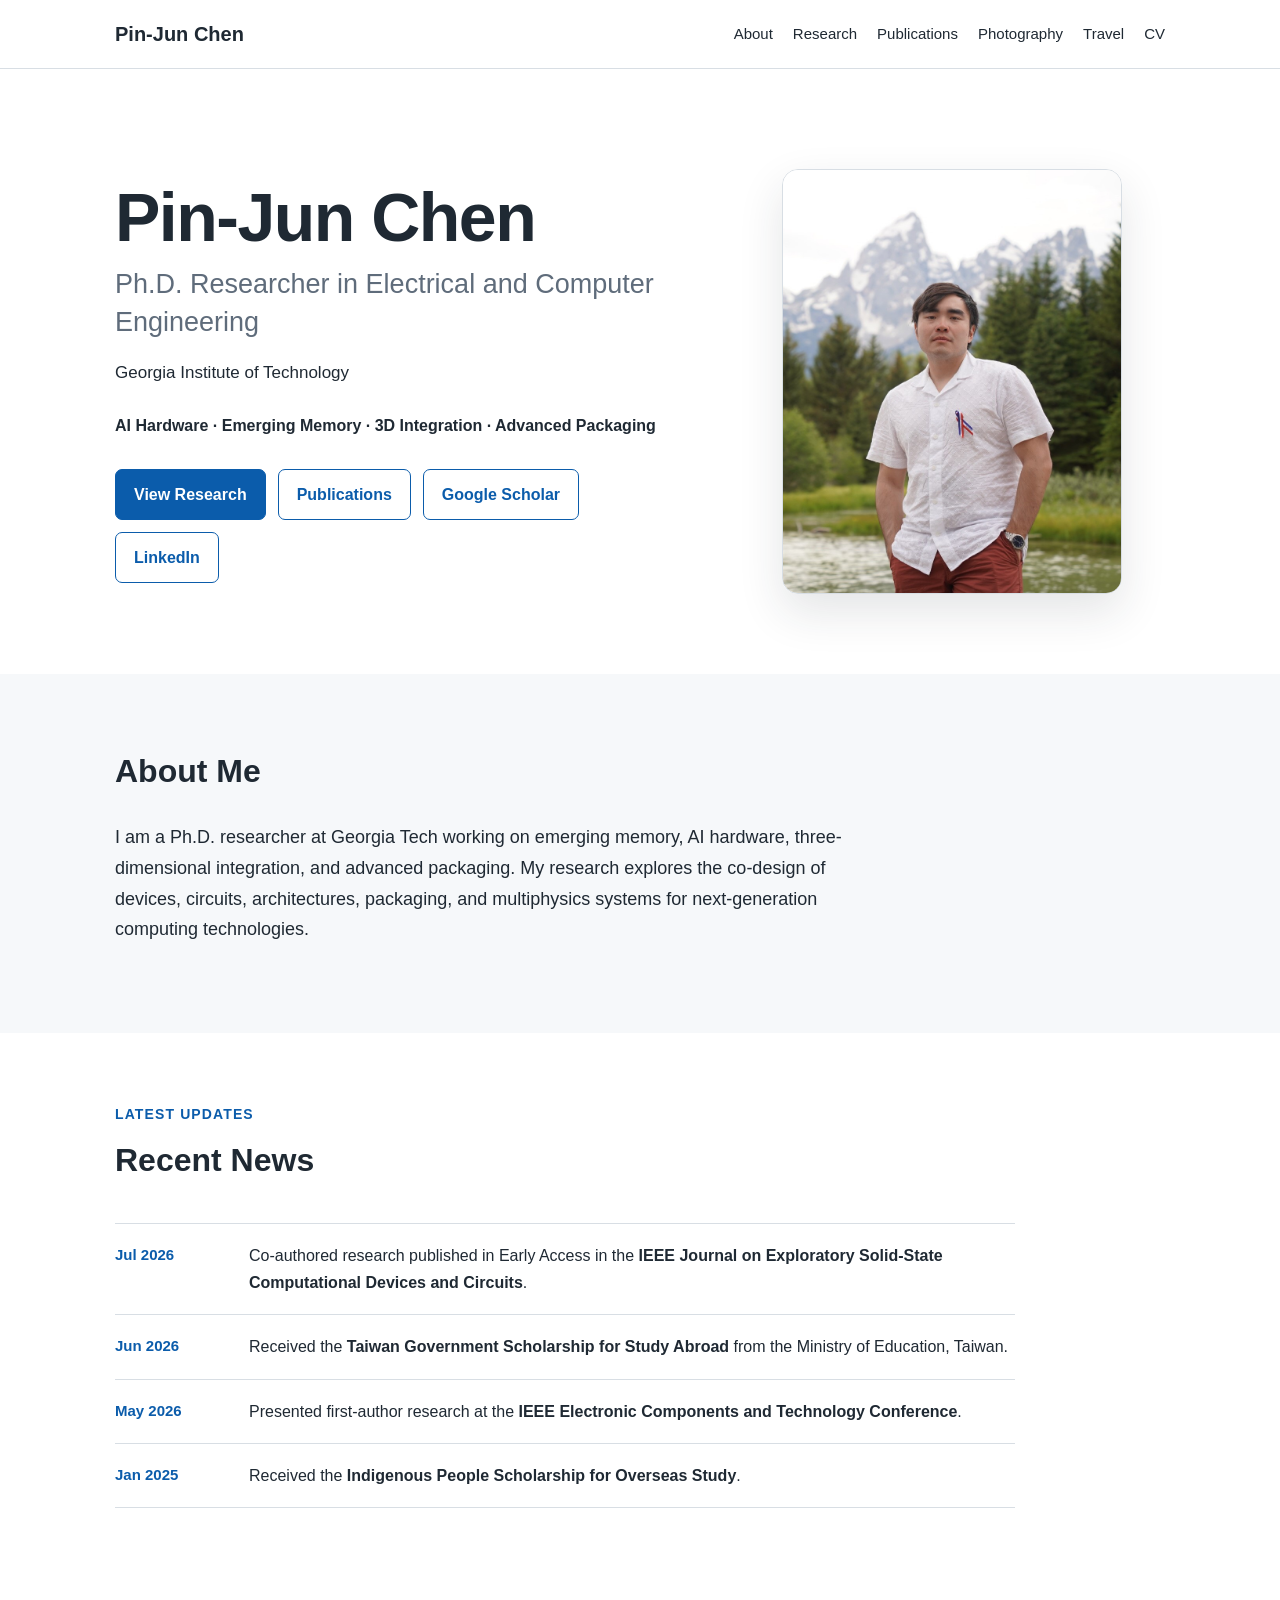
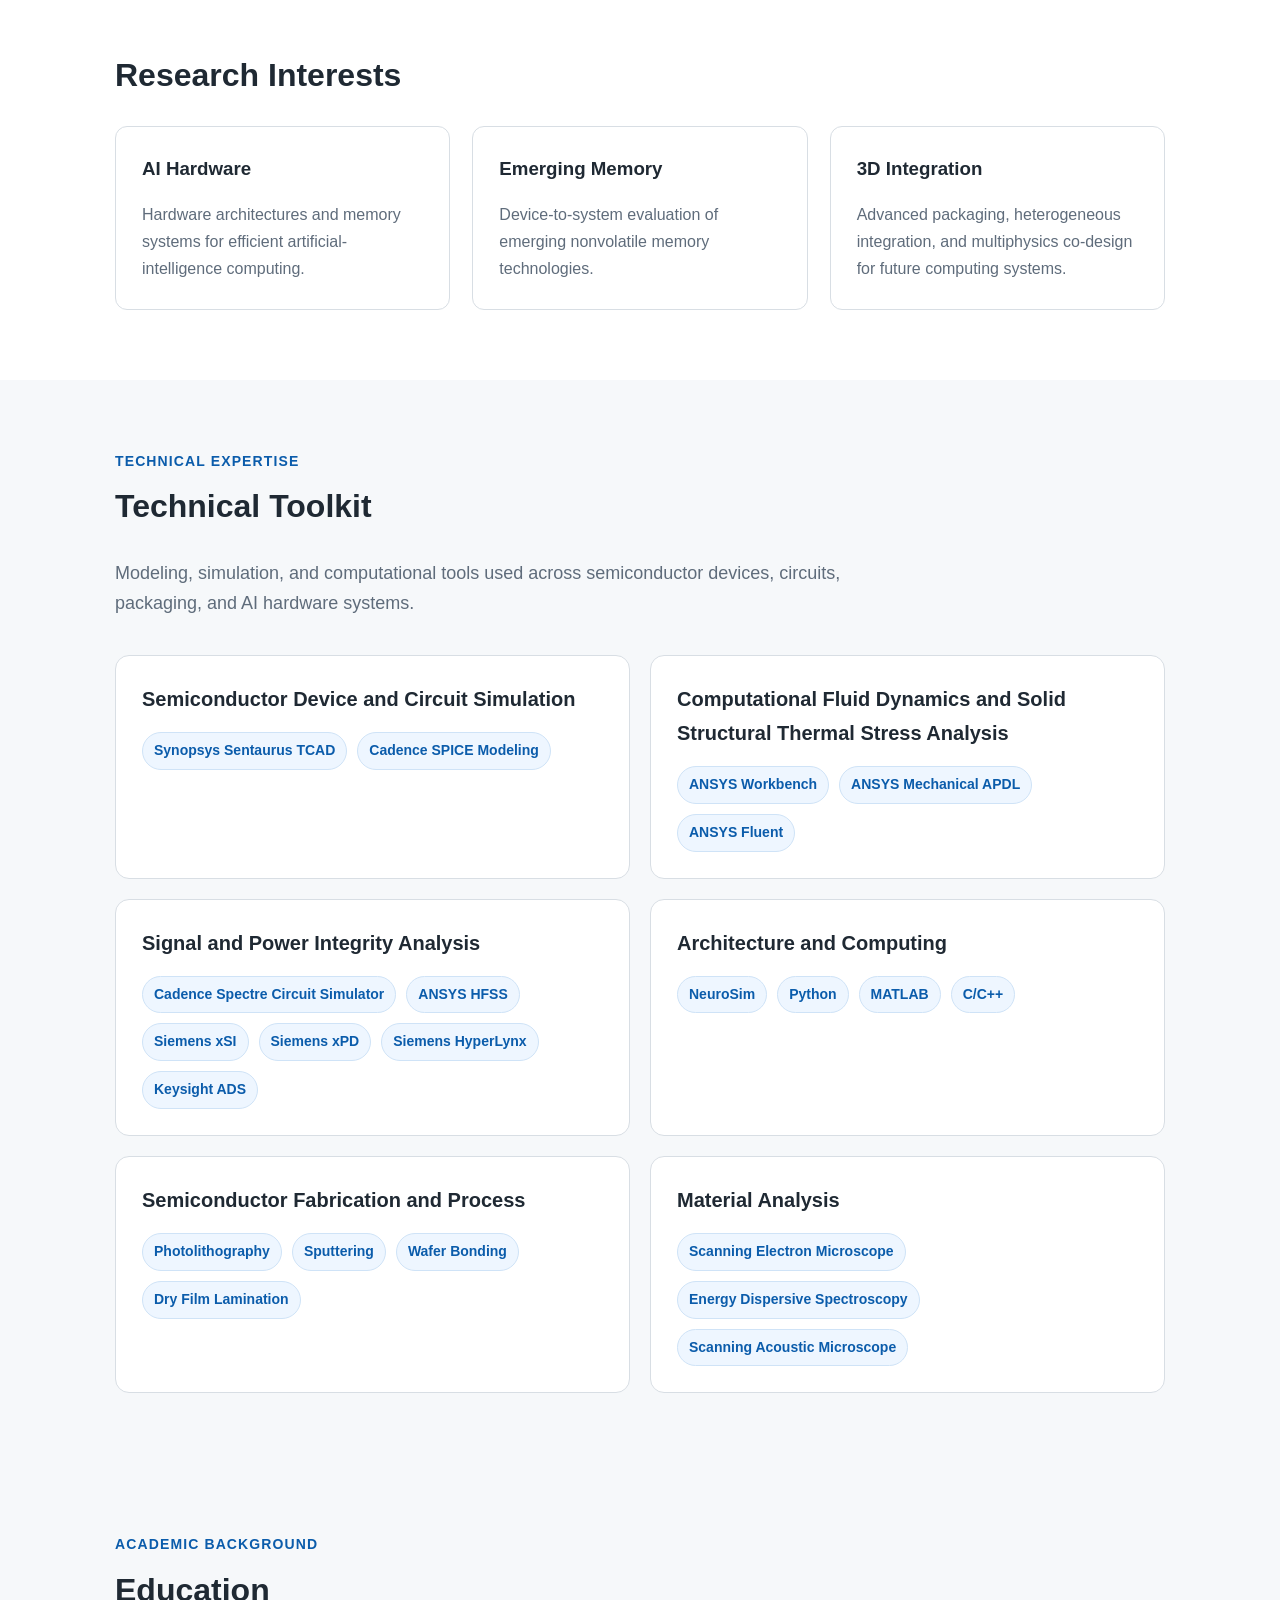
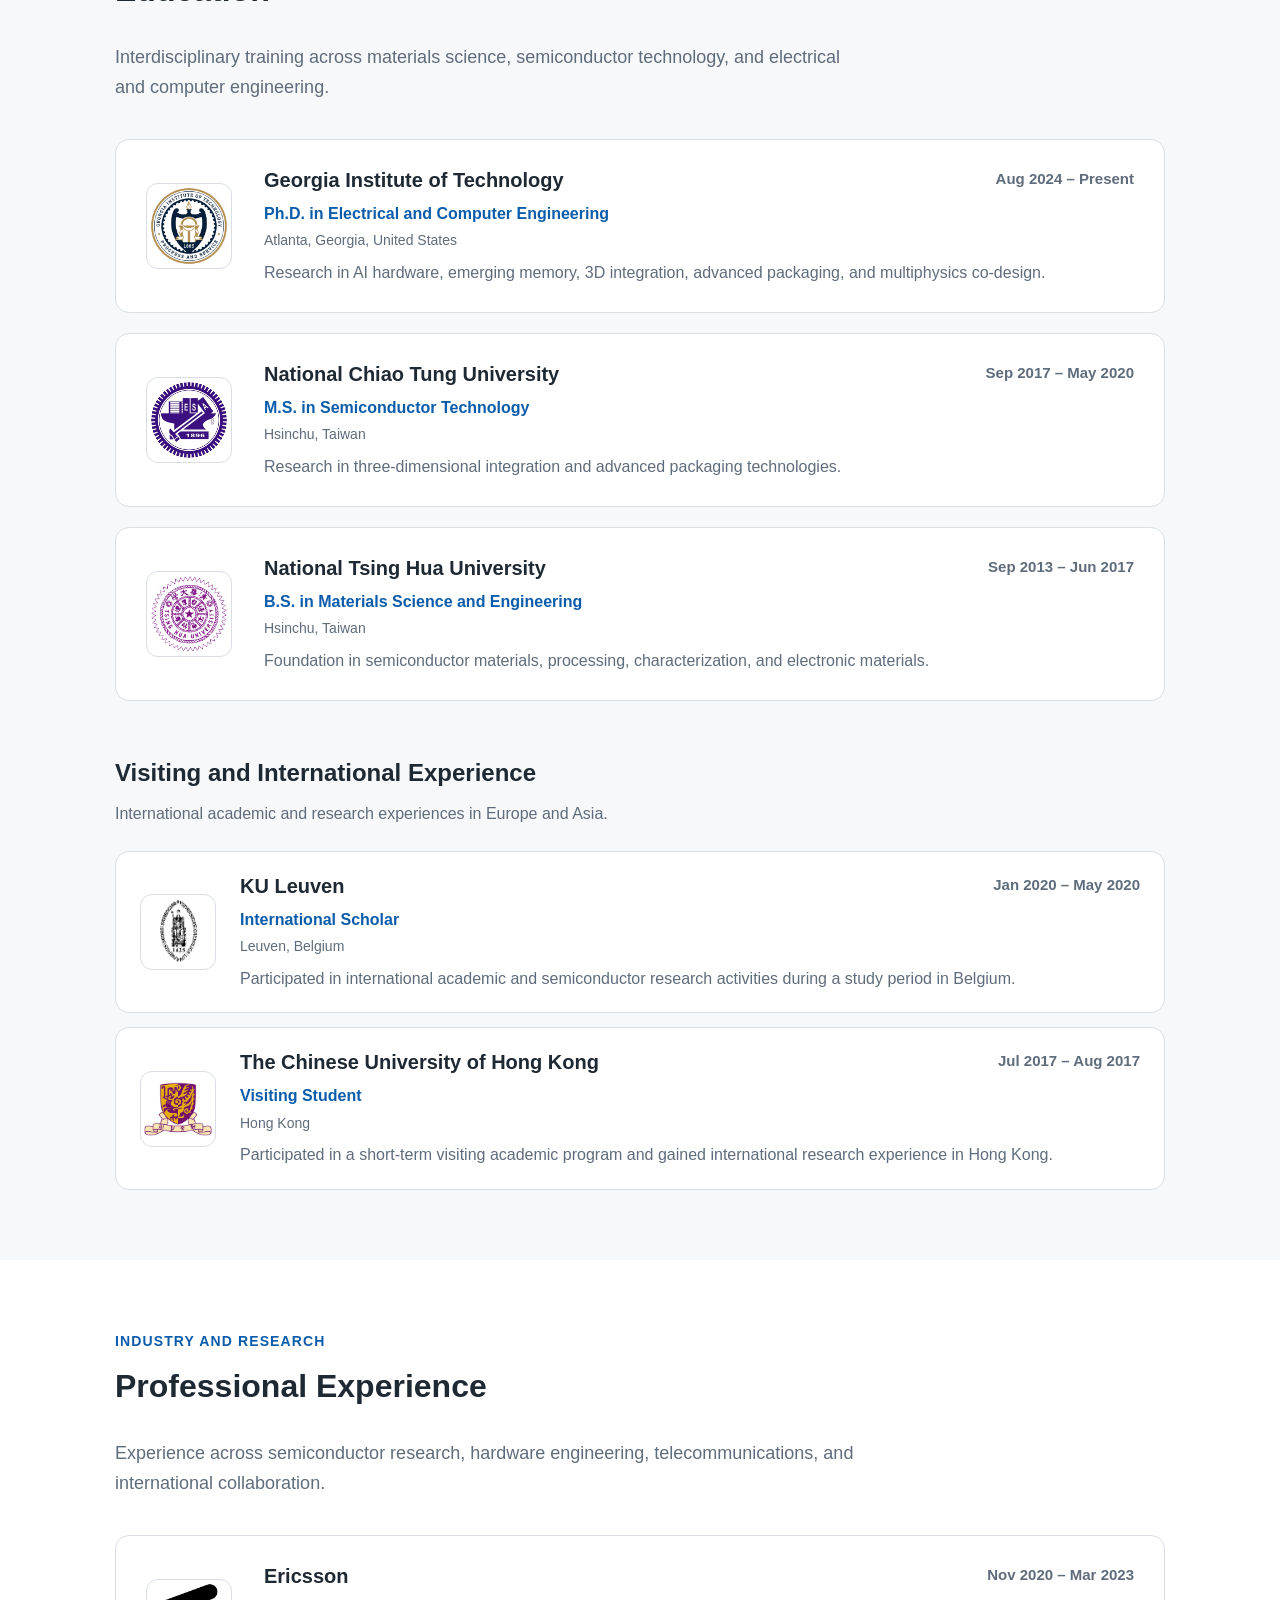
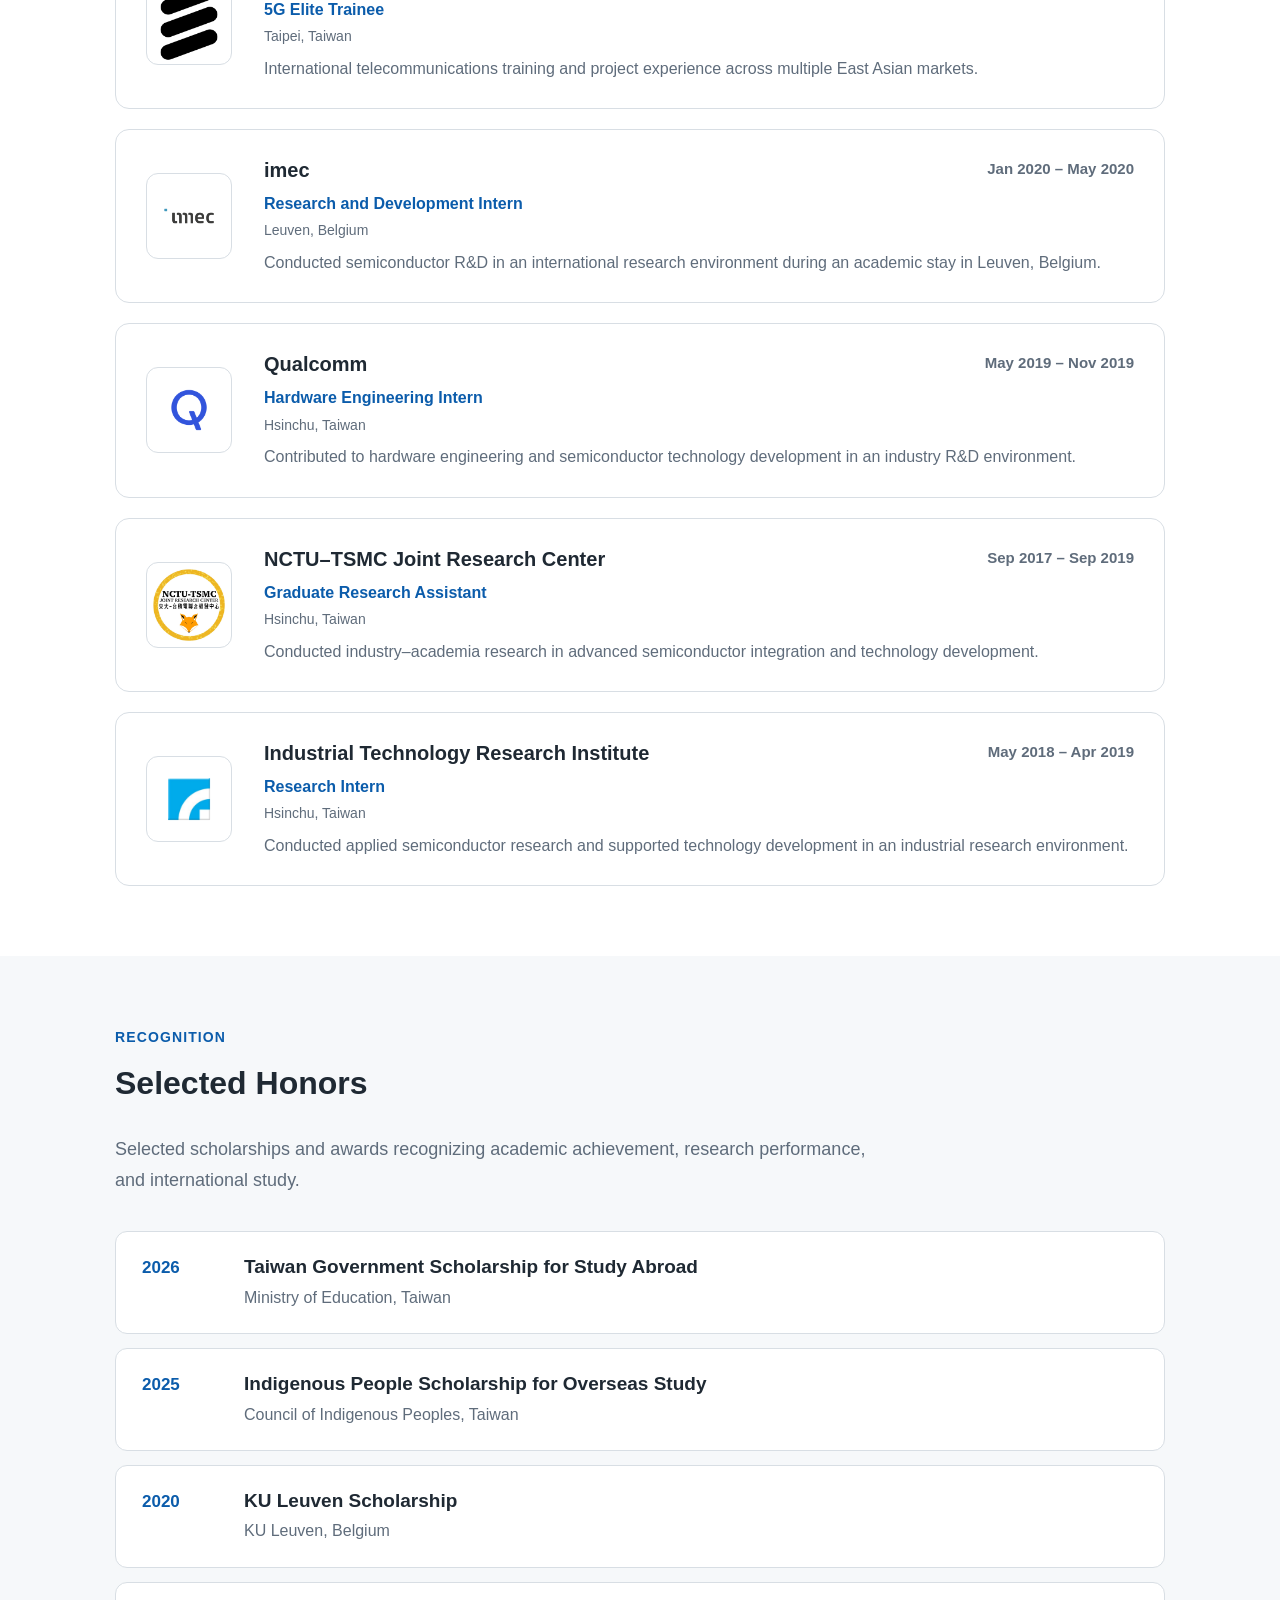
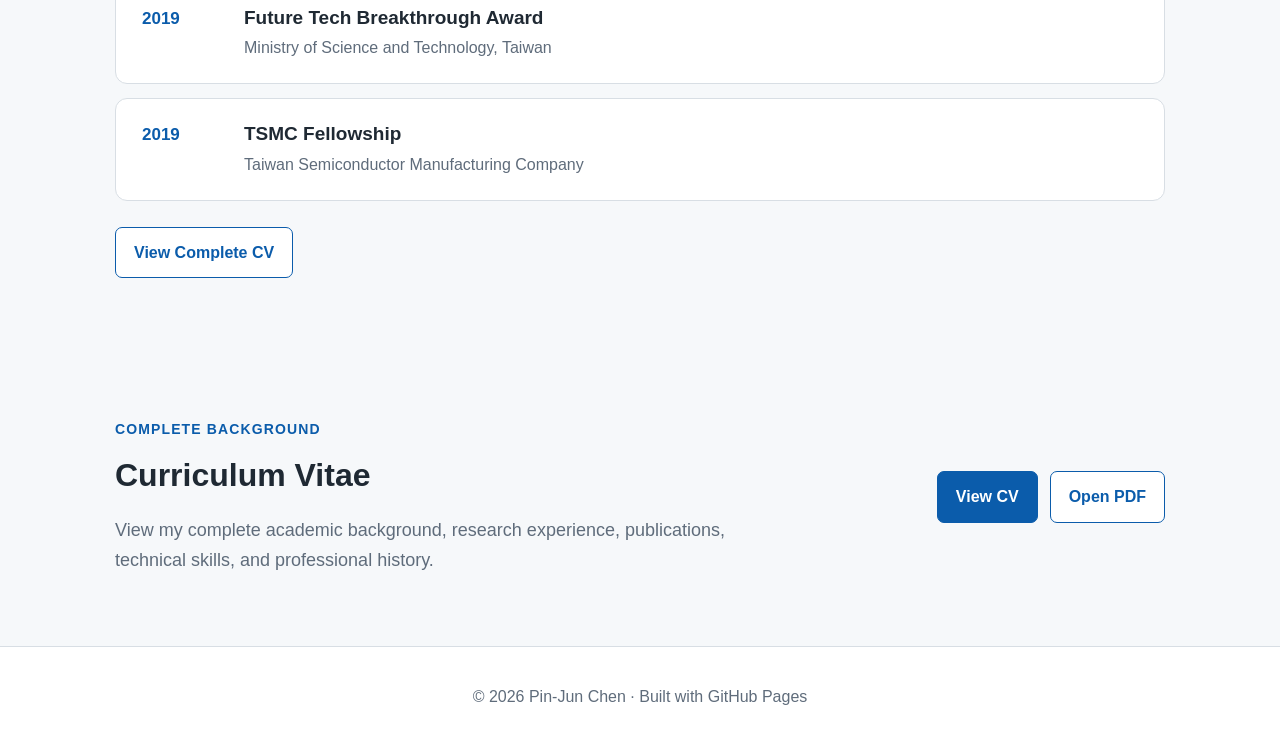
==== index.html @ 0a0e677c "Update news item text for clarity" ====
<!DOCTYPE html>
<html lang="en">
<head>
  <meta charset="UTF-8">
  <meta name="viewport" content="width=device-width, initial-scale=1.0">

  <meta
    name="description"
    content="Personal website of Pin-Jun Chen, a Ph.D. researcher at Georgia Tech working on AI hardware, emerging memory, 3D integration, and advanced packaging."
  >

  <title>Pin-Jun Chen</title> 
  
  <link rel="stylesheet" href="assets/css/style.css">
</head>

<body>
  <header>
    <div class="container">
      <nav>
        <a class="site-name" href="index.html">Pin-Jun Chen</a>

        <div class="nav-links">
          <a href="about.html">About</a>
          <a href="research.html">Research</a>
          <a href="publications.html">Publications</a>
          <a href="photography.html">Photography</a>
          <a href="travel.html">Travel</a>
          <a href="cv.html">CV</a>
        </div>
      </nav>
    </div>
  </header>

  <main>
<section class="hero">
  <div class="container hero-grid">
    <div>
      <h1>Pin-Jun Chen</h1>

      <p class="subtitle">
        Ph.D. Researcher in Electrical and Computer Engineering
      </p>

      <p class="affiliation">
        Georgia Institute of Technology
      </p>

      <p class="research-line">
        AI Hardware · Emerging Memory · 3D Integration · Advanced Packaging
      </p>

      <div class="button-row">
        <a class="button primary" href="research.html">
          View Research
        </a>

        <a class="button secondary" href="publications.html">
          Publications
        </a>

        <a
          class="button secondary"
          href="https://scholar.google.com/citations?user=bMlQqsIAAAAJ&hl=en"
          target="_blank"
          rel="noopener noreferrer"
        >
          Google Scholar
        </a>

        <a
          class="button secondary"
          href="https://www.linkedin.com/in/pinjunchen/"
          target="_blank"
          rel="noopener noreferrer"
        >
          LinkedIn
        </a>
      </div>
    </div>

    <div class="profile-photo-wrapper">
      <img
        class="profile-photo"
        src="assets/images/profile-photo.jpg"
        alt="Portrait of Pin-Jun Chen"
      >
    </div>
  </div>
</section>

    <section class="alt">
      <div class="container">
        <h2>About Me</h2>

        <p class="intro">
          I am a Ph.D. researcher at Georgia Tech working on emerging memory,
          AI hardware, three-dimensional integration, and advanced packaging.
          My research explores the co-design of devices, circuits,
          architectures, packaging, and multiphysics systems for
          next-generation computing technologies.
        </p>
      </div>
    </section>

    <section id="news">
  <div class="container">
    <div class="section-heading">
      <p class="eyebrow">Latest Updates</p>

      <h2>Recent News</h2>
    </div>

    <div class="news-list">

      <article class="news-item">
        <time datetime="2026-07">Jul 2026</time>

        <p>
          Co-authored research published in Early Access in the 
          <strong>IEEE Journal on Exploratory Solid-State Computational Devices and Circuits</strong>.
        </p>
      </article>

      <article class="news-item">
        <time datetime="2026-06">Jun 2026</time>

        <p>
          Received the
          <strong>Taiwan Government Scholarship for Study Abroad</strong>
          from the Ministry of Education, Taiwan.
        </p>
      </article>

      <article class="news-item">
        <time datetime="2026-05">May 2026</time>

        <p>
          Presented first-author research at the
          <strong>IEEE Electronic Components and Technology Conference</strong>.
        </p>
      </article>

      <article class="news-item">
        <time datetime="2025-01">Jan 2025</time>

        <p>
          Received the
          <strong>Indigenous People Scholarship for Overseas Study</strong>.
        </p>
      </article>

    </div>
  </div>
</section>
    

    <section>
      <div class="container">
        <h2>Research Interests</h2>

        <div class="cards">
          <article class="card">
            <h3>AI Hardware</h3>
            <p>
              Hardware architectures and memory systems for efficient
              artificial-intelligence computing.
            </p>
          </article>

          <article class="card">
            <h3>Emerging Memory</h3>
            <p>
              Device-to-system evaluation of emerging nonvolatile memory
              technologies.
            </p>
          </article>

          <article class="card">
            <h3>3D Integration</h3>
            <p>
              Advanced packaging, heterogeneous integration, and multiphysics
              co-design for future computing systems.
            </p>
          </article>
        </div>
      </div>
    </section>

    <section class="alt" id="technical-toolkit">
  <div class="container">
    <div class="section-heading">
      <p class="eyebrow">Technical Expertise</p>
      <h2>Technical Toolkit</h2>

      <p class="section-description">
        Modeling, simulation, and computational tools used across
        semiconductor devices, circuits, packaging, and AI hardware systems.
      </p>
    </div>

    <div class="skills-grid">

      <article class="skill-group">
        <h3>Semiconductor Device and Circuit Simulation</h3>

        <div class="skill-tags">
          <span>Synopsys Sentaurus TCAD</span>
          <span>Cadence SPICE Modeling</span>
        </div>
      </article>

      <article class="skill-group">
        <h3>Computational Fluid Dynamics and Solid Structural Thermal Stress Analysis</h3>

        <div class="skill-tags">
          <span>ANSYS Workbench</span>
          <span>ANSYS Mechanical APDL</span>
          <span>ANSYS Fluent</span>
        </div>
      </article>

      <article class="skill-group">
        <h3>Signal and Power Integrity Analysis</h3>
        

        <div class="skill-tags">
          <span>Cadence Spectre Circuit Simulator</span>
          <span>ANSYS HFSS</span>
          <span>Siemens xSI</span>
          <span>Siemens xPD</span>
          <span>Siemens HyperLynx</span>
          <span>Keysight ADS</span>
          
        </div>
      </article>

      <article class="skill-group">
        <h3>Architecture and Computing</h3>

        <div class="skill-tags">
          <span>NeuroSim</span>
          <span>Python</span>
          <span>MATLAB</span>
          <span>C/C++</span>
        </div>
      </article>

      <article class="skill-group">
        <h3>Semiconductor Fabrication and Process</h3>

        <div class="skill-tags">
          <span>Photolithography</span>
          <span>Sputtering</span>
          <span>Wafer Bonding</span>
          <span>Dry Film Lamination</span>
        </div>
      </article>

      <article class="skill-group">
        <h3>Material Analysis</h3>

        <div class="skill-tags">
          <span>Scanning Electron Microscope</span>
          <span>Energy Dispersive Spectroscopy</span>
          <span>Scanning Acoustic Microscope</span>
        </div>
      </article>

    </div>
  </div>
</section>
    

    <section class="alt" id="education">
    <div class="container">
      <div class="section-heading">
        <p class="eyebrow">Academic Background</p>
        <h2>Education</h2>
  
        <p class="section-description">
          Interdisciplinary training across materials science,
          semiconductor technology, and electrical and computer engineering.
        </p>
      </div>
  
      <div class="timeline-grid">
  
        <article class="timeline-card">
          <div class="logo-box">
            <img
              src="assets/images/logos/gatech-logo.png"
              alt="Georgia Institute of Technology logo"
            >
          </div>
  
          <div class="timeline-content">
            <div class="timeline-topline">
              <h3>Georgia Institute of Technology</h3>
              <span class="timeline-date">Aug 2024 – Present</span>
            </div>
  
            <p class="timeline-role">
              Ph.D. in Electrical and Computer Engineering
            </p>
            <p class="timeline-location">
              Atlanta, Georgia, United States
            </p>
            <p class="timeline-description">
              Research in AI hardware, emerging memory, 3D integration,
              advanced packaging, and multiphysics co-design.
            </p>
          </div>
        </article>
  
        <article class="timeline-card">
          <div class="logo-box">
            <img
              src="assets/images/logos/nycu-logo.png"
              alt="National Yang Ming Chiao Tung University logo"
            >
          </div>
  
          <div class="timeline-content">
            <div class="timeline-topline">
              <h3>National Chiao Tung University</h3>
              <span class="timeline-date">Sep 2017 – May 2020</span>
            </div>

            <p class="timeline-role">
              M.S. in Semiconductor Technology
            </p>
            <p class="timeline-location">
              Hsinchu, Taiwan
            </p>
            <p class="timeline-description">
              Research in three-dimensional integration
              and advanced packaging technologies.
            </p>
          </div>
        </article>
  
        <article class="timeline-card">
          <div class="logo-box">
            <img
              src="assets/images/logos/nthu-logo.jpg"
              alt="National Tsing Hua University logo"
            >
          </div>
  
          <div class="timeline-content">
            <div class="timeline-topline">
              <h3>National Tsing Hua University</h3>
              <span class="timeline-date">Sep 2013 – Jun 2017</span>
            </div>
  
            <p class="timeline-role">
              B.S. in Materials Science and Engineering
            </p>
            <p class="timeline-location">
              Hsinchu, Taiwan
            </p>
            <p class="timeline-description">
              Foundation in semiconductor materials, processing,
              characterization, and electronic materials.
            </p>
          </div>
        </article>
 </div>
<div class="subsection-heading">
  <h3>Visiting and International Experience</h3>

  <p>
    International academic and research experiences in Europe and Asia.
  </p>
</div>

<div class="timeline-grid compact-grid">

  <article class="timeline-card compact-card">
    <div class="logo-box">
      <img
        src="assets/images/logos/KUL.svg.webp"
        alt="KU Leuven logo"
      >
    </div>

    <div class="timeline-content">
      <div class="timeline-topline">
        <h3>KU Leuven</h3>
        <span class="timeline-date">Jan 2020 – May 2020</span>
      </div>

      <p class="timeline-role">
        International Scholar
      </p>

      <p class="timeline-location">
        Leuven, Belgium
      </p>

      <p class="timeline-description">
        Participated in international academic and semiconductor research
        activities during a study period in Belgium.
      </p>
    </div>
  </article>

  <article class="timeline-card compact-card">
    <div class="logo-box">
      <img
        src="assets/images/logos/cuhk-logo.jpg"
        alt="The Chinese University of Hong Kong logo"
      >
    </div>

    <div class="timeline-content">
      <div class="timeline-topline">
        <h3>The Chinese University of Hong Kong</h3>
        <span class="timeline-date">Jul 2017 – Aug 2017</span>
      </div>

      <p class="timeline-role">
        Visiting Student
      </p>

      <p class="timeline-location">
        Hong Kong
      </p>

      <p class="timeline-description">
        Participated in a short-term visiting academic program and gained
        international research experience in Hong Kong.
      </p>
    </div>
  </article>

</div>
    </div>
  </section>
    
      <section id="experience">
    <div class="container">
      <div class="section-heading">
        <p class="eyebrow">Industry and Research</p>
        <h2>Professional Experience</h2>
  
        <p class="section-description">
          Experience across semiconductor research, hardware engineering,
          telecommunications, and international collaboration.
        </p>
      </div>
  
      <div class="timeline-grid">
  
        <article class="timeline-card">
          <div class="logo-box">
            <img
              src="assets/images/logos/ericsson.svg.webp"
              alt="Ericsson logo"
            >
          </div>
  
          <div class="timeline-content">
            <div class="timeline-topline">
              <h3>Ericsson</h3>
              <span class="timeline-date">Nov 2020 – Mar 2023</span>
            </div>
  
            <p class="timeline-role">
              5G Elite Trainee
            </p>
            <p class="timeline-location">
              Taipei, Taiwan
            </p>
            <p class="timeline-description">
              International telecommunications training and project
              experience across multiple East Asian markets.
            </p>
          </div>
        </article>
  
        <article class="timeline-card">
          <div class="logo-box">
            <img
              src="assets/images/logos/imec-logo.png"
              alt="imec logo"
            >
          </div>
  
          <div class="timeline-content">
            <div class="timeline-topline">
              <h3>imec</h3>
              <span class="timeline-date">Jan 2020 – May 2020</span>
            </div>
  
            <p class="timeline-role">
              Research and Development Intern
            </p>
            <p class="timeline-location">
              Leuven, Belgium
            </p>  
            <p class="timeline-description">
              Conducted semiconductor R&amp;D in an international research
              environment during an academic stay in Leuven, Belgium.
            </p>
          </div>
        </article>
  
        <article class="timeline-card">
          <div class="logo-box">
            <img
              src="assets/images/logos/Qualcomm-Logo.png"
              alt="Qualcomm logo"
            >
          </div>
  
          <div class="timeline-content">
            <div class="timeline-topline">
              <h3>Qualcomm</h3>
              <span class="timeline-date">May 2019 – Nov 2019</span>
            </div>
  
            <p class="timeline-role">
              Hardware Engineering Intern
            </p>
            <p class="timeline-location">
               Hsinchu, Taiwan
            </p>    
            <p class="timeline-description">
              Contributed to hardware engineering and semiconductor technology
              development in an industry R&amp;D environment.
            </p>
          </div>
        </article>
        <article class="timeline-card">
          <div class="logo-box">
            <img
              src="assets/images/logos/nctutsmclogo.jpg"
              alt="NCTU-TSMC Joint Research Center logo"
            >
          </div>
        
          <div class="timeline-content">
            <div class="timeline-topline">
              <h3>NCTU–TSMC Joint Research Center</h3>
              <span class="timeline-date">Sep 2017 – Sep 2019</span>
            </div>
        
            <p class="timeline-role">
              Graduate Research Assistant
            </p>
            <p class="timeline-location">
               Hsinchu, Taiwan
            </p>          
            <p class="timeline-description">
              Conducted industry–academia research in advanced semiconductor
              integration and technology development.
            </p>
          </div>
        </article>

        <article class="timeline-card">
  <div class="logo-box">
    <img
      src="assets/images/logos/itri-logo.png"
      alt="Industrial Technology Research Institute logo"
    >
  </div>

  <div class="timeline-content">
    <div class="timeline-topline">
      <h3>Industrial Technology Research Institute</h3>
      <span class="timeline-date">May 2018 – Apr 2019</span>
    </div>

    <p class="timeline-role">
      Research Intern
    </p>
            <p class="timeline-location">
               Hsinchu, Taiwan
            </p> 
    <p class="timeline-description">
        Conducted applied semiconductor research and supported technology development in an industrial research environment.
    </p>
  </div>
</article>
        
      </div>
    </div>
  </section>

    <section class="alt" id="honors">
  <div class="container">
    <div class="section-heading">
      <p class="eyebrow">Recognition</p>

      <h2>Selected Honors</h2>

      <p class="section-description">
        Selected scholarships and awards recognizing academic achievement,
        research performance, and international study.
      </p>
    </div>

    <div class="honors-list">

      <article class="honor-item">
        <span class="honor-year">2026</span>

        <div>
          <h3>Taiwan Government Scholarship for Study Abroad</h3>

          <p>
            Ministry of Education, Taiwan
          </p>
        </div>
      </article>

      <article class="honor-item">
        <span class="honor-year">2025</span>

        <div>
          <h3>Indigenous People Scholarship for Overseas Study</h3>

          <p>
            Council of Indigenous Peoples, Taiwan
          </p>
        </div>
      </article>

      <article class="honor-item">
        <span class="honor-year">2020</span>

        <div>
          <h3>KU Leuven Scholarship</h3>

          <p>
            KU Leuven, Belgium
          </p>
        </div>
      </article>

      <article class="honor-item">
        <span class="honor-year">2019</span>

        <div>
          <h3>Future Tech Breakthrough Award</h3>

          <p>
            Ministry of Science and Technology, Taiwan
          </p>
        </div>
      </article>

      <article class="honor-item">
        <span class="honor-year">2019</span>

        <div>
          <h3>TSMC Fellowship</h3>

          <p>
            Taiwan Semiconductor Manufacturing Company
          </p>
        </div>
      </article>

    </div>

    <div class="section-action">
      <a class="button secondary" href="cv.html">
        View Complete CV
      </a>
    </div>
  </div>
</section>
    
    <section class="alt" id="cv-preview">
  <div class="container cv-callout">
    <div>
      <p class="eyebrow">Complete Background</p>

      <h2>Curriculum Vitae</h2>

      <p class="section-description">
        View my complete academic background, research experience,
        publications, technical skills, and professional history.
      </p>
    </div>

    <div class="button-row">
      <a
        class="button primary"
        href="cv.html"
      >
        View CV
      </a>

      <a
        class="button secondary"
        href="assets/documents/Pin-Jun_Chen_CV.pdf"
        target="_blank"
        rel="noopener noreferrer"
      >
        Open PDF
      </a>
    </div>
  </div>
</section>
  </main>

  <footer>
    <div class="container">
      © 2026 Pin-Jun Chen · Built with GitHub Pages
    </div>
  </footer>
</body>
</html>
---- assets/css/style.css ----
:root {
  --text: #1f2933;
  --muted: #5f6c7b;
  --background: #ffffff;
  --section-background: #f6f8fa;
  --border: #d8dee4;
  --accent: #0b5cab;
  --max-width: 1050px;
}

* {
  box-sizing: border-box;
}

html {
  scroll-behavior: smooth;
}

body {
  margin: 0;
  font-family:
    -apple-system,
    BlinkMacSystemFont,
    "Segoe UI",
    Roboto,
    Helvetica,
    Arial,
    sans-serif;
  color: var(--text);
  background: var(--background);
  line-height: 1.7;
}

a {
  color: var(--accent);
  text-decoration: none;
}

a:hover {
  text-decoration: underline;
}

.container {
  width: min(92%, var(--max-width));
  margin: 0 auto;
}

header {
  position: sticky;
  top: 0;
  z-index: 10;
  background: rgba(255, 255, 255, 0.96);
  border-bottom: 1px solid var(--border);
  backdrop-filter: blur(8px);
}

nav {
  min-height: 68px;
  display: flex;
  align-items: center;
  justify-content: space-between;
  gap: 24px;
}

.site-name {
  color: var(--text);
  font-size: 20px;
  font-weight: 700;
}

.nav-links {
  display: flex;
  flex-wrap: wrap;
  gap: 20px;
}

.nav-links a {
  color: var(--text);
  font-size: 15px;
}

.hero {
  padding: 100px 0 80px;
}

.hero-grid {
  display: grid;
  grid-template-columns: 1.35fr 1fr;
  align-items: center;
  gap: 48px;
}

h1 {
  margin: 0 0 12px;
  font-size: clamp(42px, 7vw, 68px);
  line-height: 1.1;
  letter-spacing: -1.5px;
}

.subtitle {
  margin: 0 0 12px;
  color: var(--muted);
  font-size: clamp(20px, 3vw, 27px);
  line-height: 1.4;
}

.affiliation {
  margin-bottom: 24px;
  font-size: 17px;
}

.research-line {
  margin-bottom: 30px;
  font-weight: 600;
}

.button-row {
  display: flex;
  flex-wrap: wrap;
  gap: 12px;
}

.button {
  display: inline-block;
  padding: 11px 18px;
  border: 1px solid var(--accent);
  border-radius: 7px;
  font-weight: 600;
}

.button.primary {
  color: white;
  background: var(--accent);
}

.button.secondary {
  color: var(--accent);
  background: white;
}

.button {
  transition:
    transform 0.2s ease,
    background-color 0.2s ease,
    box-shadow 0.2s ease;
}

.button:hover {
  text-decoration: none;
  transform: translateY(-1px);
  box-shadow: 0 8px 18px rgba(31, 41, 51, 0.08);
}

.button.primary:hover {
  background: #094d91;
}

.profile-photo-wrapper {
  width: 100%;
  display: flex;
  justify-content: center;
  align-items: center;
}

.profile-photo {
  display: block;
  width: 100%;
  max-width: 340px;
  aspect-ratio: 4 / 5;
  object-fit: cover;
  object-position: center top;
  border: 1px solid var(--border);
  border-radius: 16px;
  margin: 0 auto;
  box-shadow: 0 18px 45px rgba(31, 41, 51, 0.12);
}

section {
  padding: 70px 0;
}

section.alt {
  background: var(--section-background);
}

.page-header {
  padding: 80px 0 45px;
  background: var(--section-background);
  border-bottom: 1px solid var(--border);
}

.page-header h1 {
  font-size: clamp(38px, 6vw, 56px);
}

h2 {
  margin-top: 0;
  margin-bottom: 24px;
  font-size: 32px;
}

.intro {
  max-width: 760px;
  font-size: 18px;
}

.cards {
  display: grid;
  grid-template-columns: repeat(3, 1fr);
  gap: 22px;
}

.card {
  padding: 26px;
  background: white;
  border: 1px solid var(--border);
  border-radius: 12px;
  transition:
    transform 0.2s ease,
    box-shadow 0.2s ease;
}

.card:hover {
  transform: translateY(-2px);
  box-shadow: 0 12px 28px rgba(31, 41, 51, 0.07);
}

.card h3 {
  margin-top: 0;
  margin-bottom: 12px;
}

.card p {
  margin-bottom: 0;
  color: var(--muted);
}

.content {
  max-width: 800px;
}

.content h2 {
  margin-top: 48px;
}

.content li {
  margin-bottom: 8px;
}

.research-project {
  margin-bottom: 28px;
  padding: 28px;
  background: var(--section-background);
  border: 1px solid var(--border);
  border-radius: 12px;
}

.research-project h3 {
  margin-top: 0;
  margin-bottom: 12px;
  font-size: 23px;
}

.research-project p:last-child {
  margin-bottom: 0;
}

.research-links {
  margin-top: 60px;
  padding-top: 36px;
  border-top: 1px solid var(--border);
}

.publication-list {
  margin-top: 30px;
}

.publication-item {
  margin-bottom: 28px;
  padding: 28px;
  background: var(--section-background);
  border: 1px solid var(--border);
  border-radius: 12px;
}

.publication-item h3 {
  margin: 6px 0 10px;
  font-size: 22px;
  line-height: 1.45;
}

.publication-type {
  margin: 0;
  color: var(--accent);
  font-size: 14px;
  font-weight: 700;
  text-transform: uppercase;
  letter-spacing: 0.04em;
}

.publication-authors {
  margin-bottom: 8px;
}

.publication-venue {
  margin-bottom: 14px;
  color: var(--muted);
  font-style: italic;
}

.publication-links {
  display: flex;
  flex-wrap: wrap;
  gap: 16px;
}

.publication-links a {
  font-weight: 600;
}

.section-heading {
  max-width: 760px;
  margin-bottom: 36px;
}

.eyebrow {
  margin: 0 0 6px;
  color: var(--accent);
  font-size: 14px;
  font-weight: 700;
  letter-spacing: 0.08em;
  text-transform: uppercase;
}

.section-description {
  margin: 0;
  color: var(--muted);
  font-size: 18px;
}

.subsection-heading {
  margin-top: 52px;
  margin-bottom: 24px;
}

.subsection-heading h3 {
  margin: 0 0 6px;
  font-size: 24px;
}

.subsection-heading p {
  margin: 0;
  color: var(--muted);
}
.timeline-grid,
.compact-grid {
  display: grid;
  grid-template-columns: 1fr;
}

.timeline-grid {
  gap: 20px;
}

.compact-grid {
  gap: 14px;
}

.timeline-card,
.compact-card {
  display: grid;
  grid-template-columns: 94px minmax(0, 1fr);
  gap: 24px;
  align-items: center;
  background: var(--background);
  border: 1px solid var(--border);
  border-radius: 14px;
  transition:
    transform 0.2s ease,
    box-shadow 0.2s ease;
}

.timeline-card {
  padding: 26px 30px;
}

.compact-card {
  grid-template-columns: 76px minmax(0, 1fr);
  padding: 20px 24px;
}

.timeline-card:hover,
.compact-card:hover {
  transform: translateY(-2px);
  box-shadow: 0 12px 28px rgba(31, 41, 51, 0.08);
}

.logo-box {
  width: 86px;
  height: 86px;
  display: flex;
  align-items: center;
  justify-content: center;
  padding: 6px;
  overflow: hidden;
  background: white;
  border: 1px solid var(--border);
  border-radius: 12px;
}

.compact-card .logo-box {
  width: 76px;
  height: 76px;
  padding: 5px;
}

.logo-box img {
  display: block;
  width: 100%;
  height: 100%;
  object-fit: contain;
  object-position: center;
  transform: scale(1.05);
}

.timeline-content {
  min-width: 0;
}

.timeline-topline {
  display: flex;
  justify-content: space-between;
  align-items: flex-start;
  gap: 18px;
}

.timeline-topline h3 {
  margin: 0;
  font-size: 20px;
  line-height: 1.4;
  overflow-wrap: anywhere;
}

.timeline-date {
  flex-shrink: 0;
  color: var(--muted);
  font-size: 15px;
  font-weight: 600;
  white-space: nowrap;
}

.timeline-role {
  margin: 6px 0 0;
  color: var(--accent);
  font-weight: 600;
}

.timeline-location {
  margin: 2px 0 6px;
  color: var(--muted);
  font-size: 14px;
}

.timeline-description {
  margin: 0;
  color: var(--muted);
}

.cv-callout {
  display: flex;
  justify-content: space-between;
  align-items: center;
  gap: 40px;
}

.cv-callout h2 {
  margin-bottom: 12px;
}

.cv-callout .section-description {
  max-width: 680px;
}

.cv-callout .button-row {
  flex-shrink: 0;
}

@media (max-width: 800px) {
  .cv-callout {
    align-items: flex-start;
    flex-direction: column;
    gap: 24px;
  }
}

.skills-grid {
  display: grid;
  grid-template-columns: repeat(2, minmax(0, 1fr));
  gap: 20px;
}

.skill-group {
  padding: 26px;
  background: var(--background);
  border: 1px solid var(--border);
  border-radius: 14px;
}

.skill-group h3 {
  margin: 0 0 16px;
  font-size: 20px;
}

.skill-tags {
  display: flex;
  flex-wrap: wrap;
  gap: 10px;
}

.skill-tags span {
  display: inline-block;
  padding: 6px 11px;
  color: var(--accent);
  background: #eef6ff;
  border: 1px solid #cfe3f7;
  border-radius: 999px;
  font-size: 14px;
  font-weight: 600;
}

@media (max-width: 800px) {
  .skills-grid {
    grid-template-columns: 1fr;
  }
}

.language-list {
  max-width: 760px;
  border-top: 1px solid var(--border);
}

.language-item {
  display: flex;
  justify-content: space-between;
  gap: 24px;
  padding: 16px 0;
  border-bottom: 1px solid var(--border);
}

.language-name {
  font-weight: 650;
}

.language-level {
  color: var(--muted);
  text-align: right;
}

@media (max-width: 650px) {
  .language-item {
    flex-direction: column;
    gap: 2px;
  }

  .language-level {
    text-align: left;
  }
}

.honors-list {
  display: grid;
  gap: 14px;
}

.honor-item {
  display: grid;
  grid-template-columns: 80px minmax(0, 1fr);
  gap: 22px;
  align-items: start;
  padding: 22px 26px;
  background: var(--background);
  border: 1px solid var(--border);
  border-radius: 12px;
}

.honor-year {
  color: var(--accent);
  font-size: 17px;
  font-weight: 700;
}

.honor-item h3 {
  margin: 0 0 3px;
  font-size: 19px;
  line-height: 1.4;
}

.honor-item p {
  margin: 0;
  color: var(--muted);
}

.section-action {
  margin-top: 26px;
}

@media (max-width: 650px) {
  .honor-item {
    grid-template-columns: 1fr;
    gap: 4px;
    padding: 20px;
  }
}

.news-list {
  max-width: 900px;
  border-top: 1px solid var(--border);
}

.news-item {
  display: grid;
  grid-template-columns: 110px minmax(0, 1fr);
  gap: 24px;
  padding: 18px 0;
  border-bottom: 1px solid var(--border);
}

.news-item time {
  color: var(--accent);
  font-size: 15px;
  font-weight: 700;
}

.news-item p {
  margin: 0;
}

@media (max-width: 650px) {
  .news-item {
    grid-template-columns: 1fr;
    gap: 3px;
  }
}

.gallery-grid {
  display: grid;
  grid-template-columns: repeat(2, minmax(0, 1fr));
  gap: 28px;
}

.gallery-card {
  overflow: hidden;
  background: var(--background);
  border: 1px solid var(--border);
  border-radius: 14px;
  transition:
    transform 0.25s ease,
    box-shadow 0.25s ease;
}

.gallery-card:hover {
  transform: translateY(-3px);
  box-shadow: 0 14px 32px rgba(31, 41, 51, 0.1);
}

.gallery-card a {
  display: flex;
  flex-direction: column;
  height: 100%;
  color: var(--text);
}

.gallery-card a:hover {
  text-decoration: none;
}

.gallery-card img {
  display: block;
  width: 100%;
  aspect-ratio: 3 / 2;
  object-fit: cover;
  object-position: center;
  transition: transform 0.35s ease;
}

.gallery-card:hover img {
  transform: scale(1.025);
}

.gallery-card-content p:last-child {
  margin-top: auto;
  margin-bottom: 0;
  padding-top: 6px;
  color: var(--muted);
}

.gallery-meta {
  margin: 0 0 5px;
  color: var(--accent);
  font-size: 13px;
  font-weight: 700;
  letter-spacing: 0.08em;
  text-transform: uppercase;
}

.gallery-card-content h3 {
  margin: 0 0 9px;
  font-size: 23px;
  line-height: 1.35;
}

.gallery-card-content p:last-child {
  margin: 0;
  color: var(--muted);
}

.region-grid {
  display: grid;
  grid-template-columns: repeat(4, minmax(0, 1fr));
  gap: 18px;
}

.region-card {
  display: flex;
  align-items: center;
  justify-content: center;
  min-height: 110px;
  padding: 20px;
  color: var(--text);
  background: var(--background);
  border: 1px solid var(--border);
  border-radius: 12px;
  font-size: 18px;
  font-weight: 700;
  text-align: center;
  transition:
    transform 0.2s ease,
    box-shadow 0.2s ease;
}

.region-card:hover {
  text-decoration: none;
  transform: translateY(-2px);
  box-shadow: 0 10px 24px rgba(31, 41, 51, 0.08);
}

@media (max-width: 800px) {
  .gallery-grid {
    grid-template-columns: 1fr;
  }

  .region-grid {
    grid-template-columns: repeat(2, minmax(0, 1fr));
  }
}

@media (max-width: 500px) {
  .region-grid {
    grid-template-columns: 1fr;
  }
}

.travel-list {
  display: grid;
  gap: 30px;
}

.travel-card {
  display: grid;
  grid-template-columns:
    minmax(280px, 0.95fr)
    minmax(0, 1.05fr);
  overflow: hidden;
  color: var(--text);
  background: var(--background);
  border: 1px solid var(--border);
  border-radius: 14px;
  transition:
    transform 0.25s ease,
    box-shadow 0.25s ease;
}

.travel-card:hover {
  text-decoration: none;
  transform: translateY(-3px);
  box-shadow: 0 14px 32px rgba(31, 41, 51, 0.1);
}

.travel-card-image {
  min-height: 330px;
  overflow: hidden;
}

.travel-card-image img {
  display: block;
  width: 100%;
  height: 100%;
  min-height: 330px;
  object-fit: cover;
  object-position: center;
  transition: transform 0.4s ease;
}

.travel-card:hover .travel-card-image img {
  transform: scale(1.025);
}

.travel-card-content {
  display: flex;
  flex-direction: column;
  justify-content: center;
  padding: 34px 36px;
}

.travel-meta {
  margin: 0 0 7px;
  color: var(--accent);
  font-size: 13px;
  font-weight: 700;
  letter-spacing: 0.07em;
  text-transform: uppercase;
}

.travel-card-content h2 {
  margin: 0 0 14px;
  font-size: 27px;
  line-height: 1.35;
}

.travel-card-content p {
  margin-top: 0;
  color: var(--muted);
}

.text-link {
  margin-top: 8px;
  color: var(--accent);
  font-weight: 700;
}

.travel-photography-callout {
  display: flex;
  justify-content: space-between;
  align-items: center;
  gap: 40px;
}

.travel-photography-callout h2 {
  margin-bottom: 12px;
}

.travel-photography-callout .section-description {
  max-width: 680px;
}

.travel-photography-callout .button-row {
  flex-shrink: 0;
}

.nav-links a[aria-current="page"] {
  color: var(--accent);
  font-weight: 700;
}

@media (max-width: 800px) {
  .travel-card {
    grid-template-columns: 1fr;
  }

  .travel-card-image,
  .travel-card-image img {
    min-height: 0;
  }

  .travel-card-image img {
    aspect-ratio: 16 / 9;
  }

  .travel-card-content {
    padding: 26px;
  }

  .travel-photography-callout {
    align-items: flex-start;
    flex-direction: column;
    gap: 24px;
  }
}

.story-hero {
  max-width: 1050px;
  margin: 0 auto 48px;
}

.story-hero img {
  display: block;
  width: 100%;
  max-height: 680px;
  object-fit: cover;
  border-radius: 16px;
}

.story-hero figcaption {
  margin-top: 9px;
  color: var(--muted);
  font-size: 14px;
  text-align: center;
}

.travel-article {
  max-width: 780px;
  margin: 0 auto;
}

.travel-lead {
  margin-top: 0;
  color: var(--text);
  font-size: 21px;
  line-height: 1.7;
}

.travel-story-section {
  padding: 0;
  margin-top: 54px;
}

.travel-story-section h2 {
  margin-bottom: 18px;
}

.travel-story-section p:not(.eyebrow) {
  color: var(--muted);
  font-size: 17px;
}

.story-callout {
  display: flex;
  justify-content: space-between;
  align-items: center;
  gap: 32px;
  margin-top: 64px;
  padding: 30px;
  background: var(--section-background);
  border: 1px solid var(--border);
  border-radius: 14px;
}

.story-callout h2 {
  margin-bottom: 8px;
  font-size: 24px;
}

.story-callout p:last-child {
  margin-bottom: 0;
  color: var(--muted);
}

.story-callout .button {
  flex-shrink: 0;
}

@media (max-width: 650px) {
  .story-hero {
    margin-bottom: 34px;
  }

  .story-hero img {
    border-radius: 12px;
  }

  .travel-lead {
    font-size: 19px;
  }

  .story-callout {
    align-items: flex-start;
    flex-direction: column;
    padding: 24px;
  }
}

footer {
  padding: 36px 0;
  color: var(--muted);
  text-align: center;
  border-top: 1px solid var(--border);
}

@media (max-width: 800px) {
  nav {
    padding: 14px 0;
    align-items: flex-start;
    flex-direction: column;
    gap: 10px;
  }

  .nav-links {
    gap: 12px 16px;
  }

  .hero {
    padding-top: 65px;
  }

  .hero-grid {
    grid-template-columns: 1fr;
    gap: 36px;
  }

  .cards {
    grid-template-columns: 1fr;
  }

  .timeline-grid,
  .compact-grid {
    grid-template-columns: 1fr;
  }
}

@media (max-width: 650px) {
  .timeline-card,
  .compact-card {
    grid-template-columns: 58px minmax(0, 1fr);
    gap: 16px;
    padding: 20px;
  }

  .logo-box,
  .compact-card .logo-box {
    width: 58px;
    height: 58px;
    padding: 8px;
  }

  .timeline-topline {
    flex-direction: column;
    gap: 2px;
  }

  .timeline-date {
    white-space: normal;
  }
}
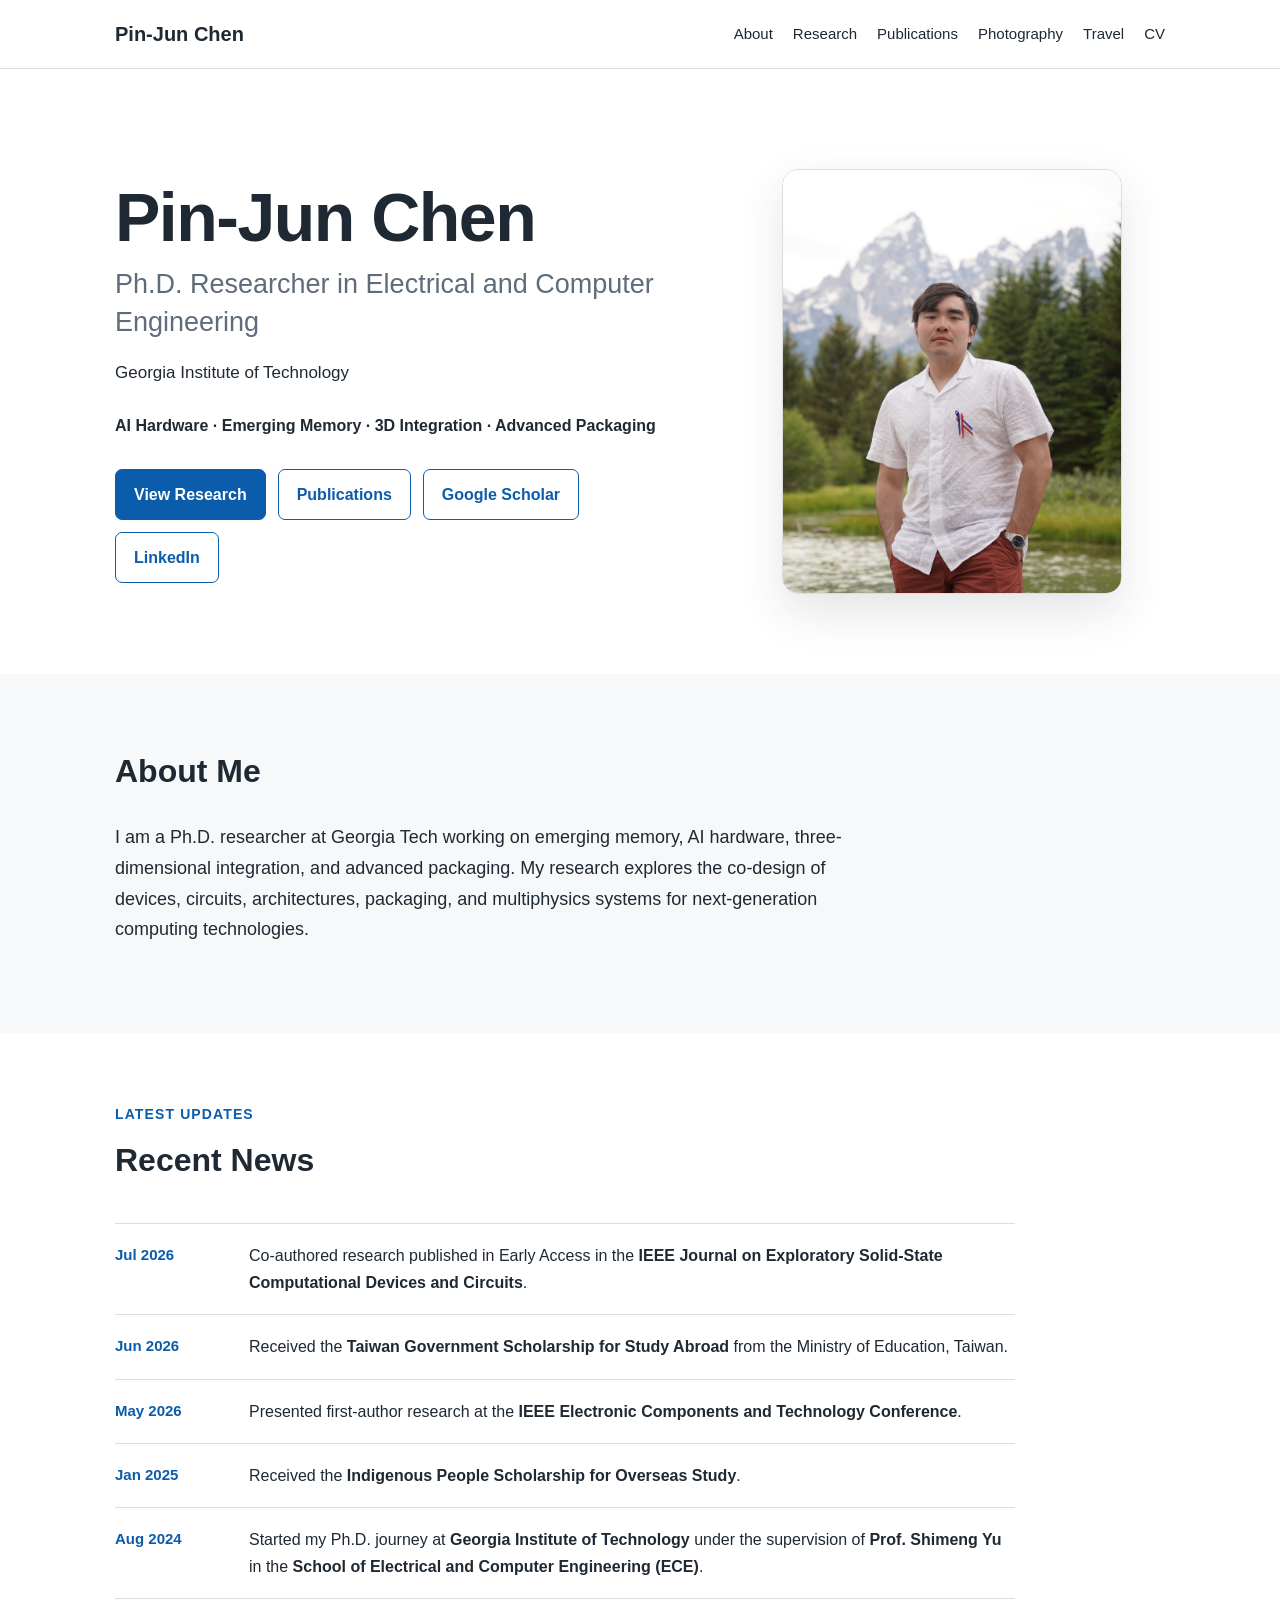
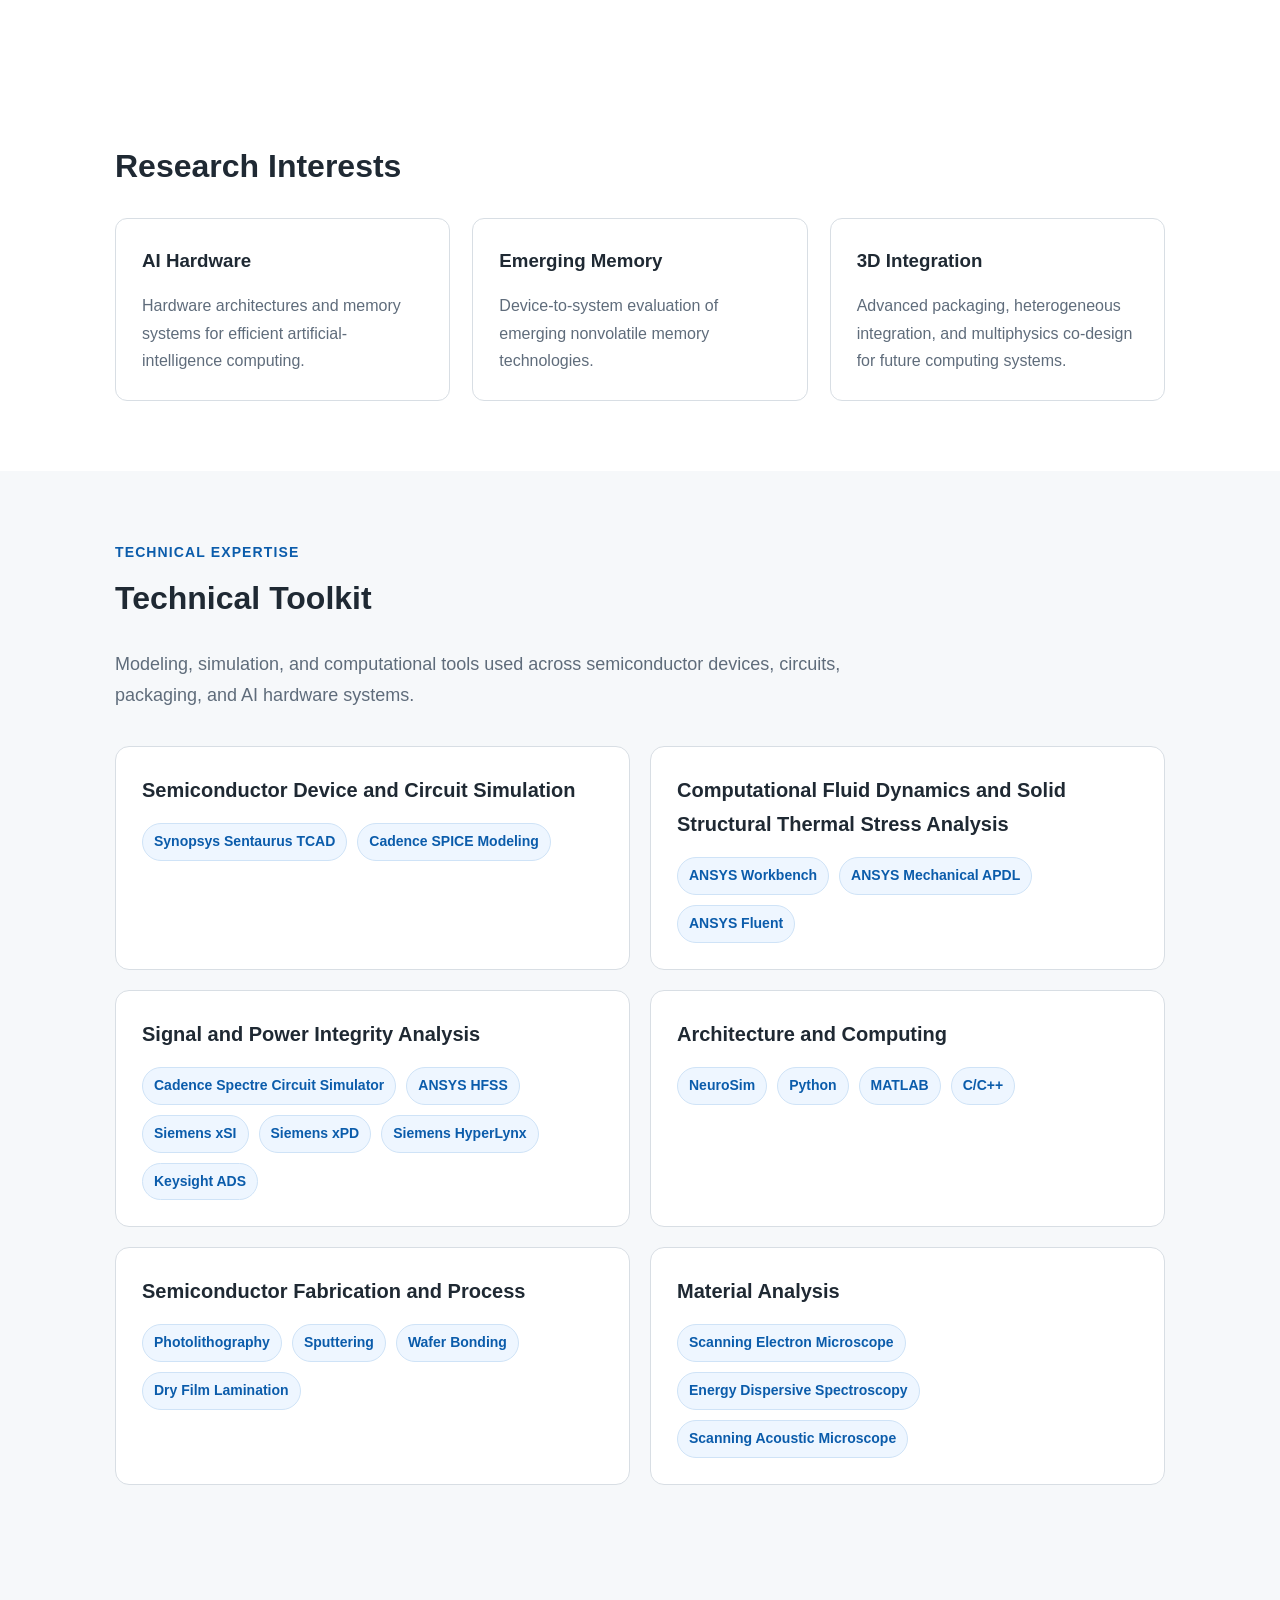
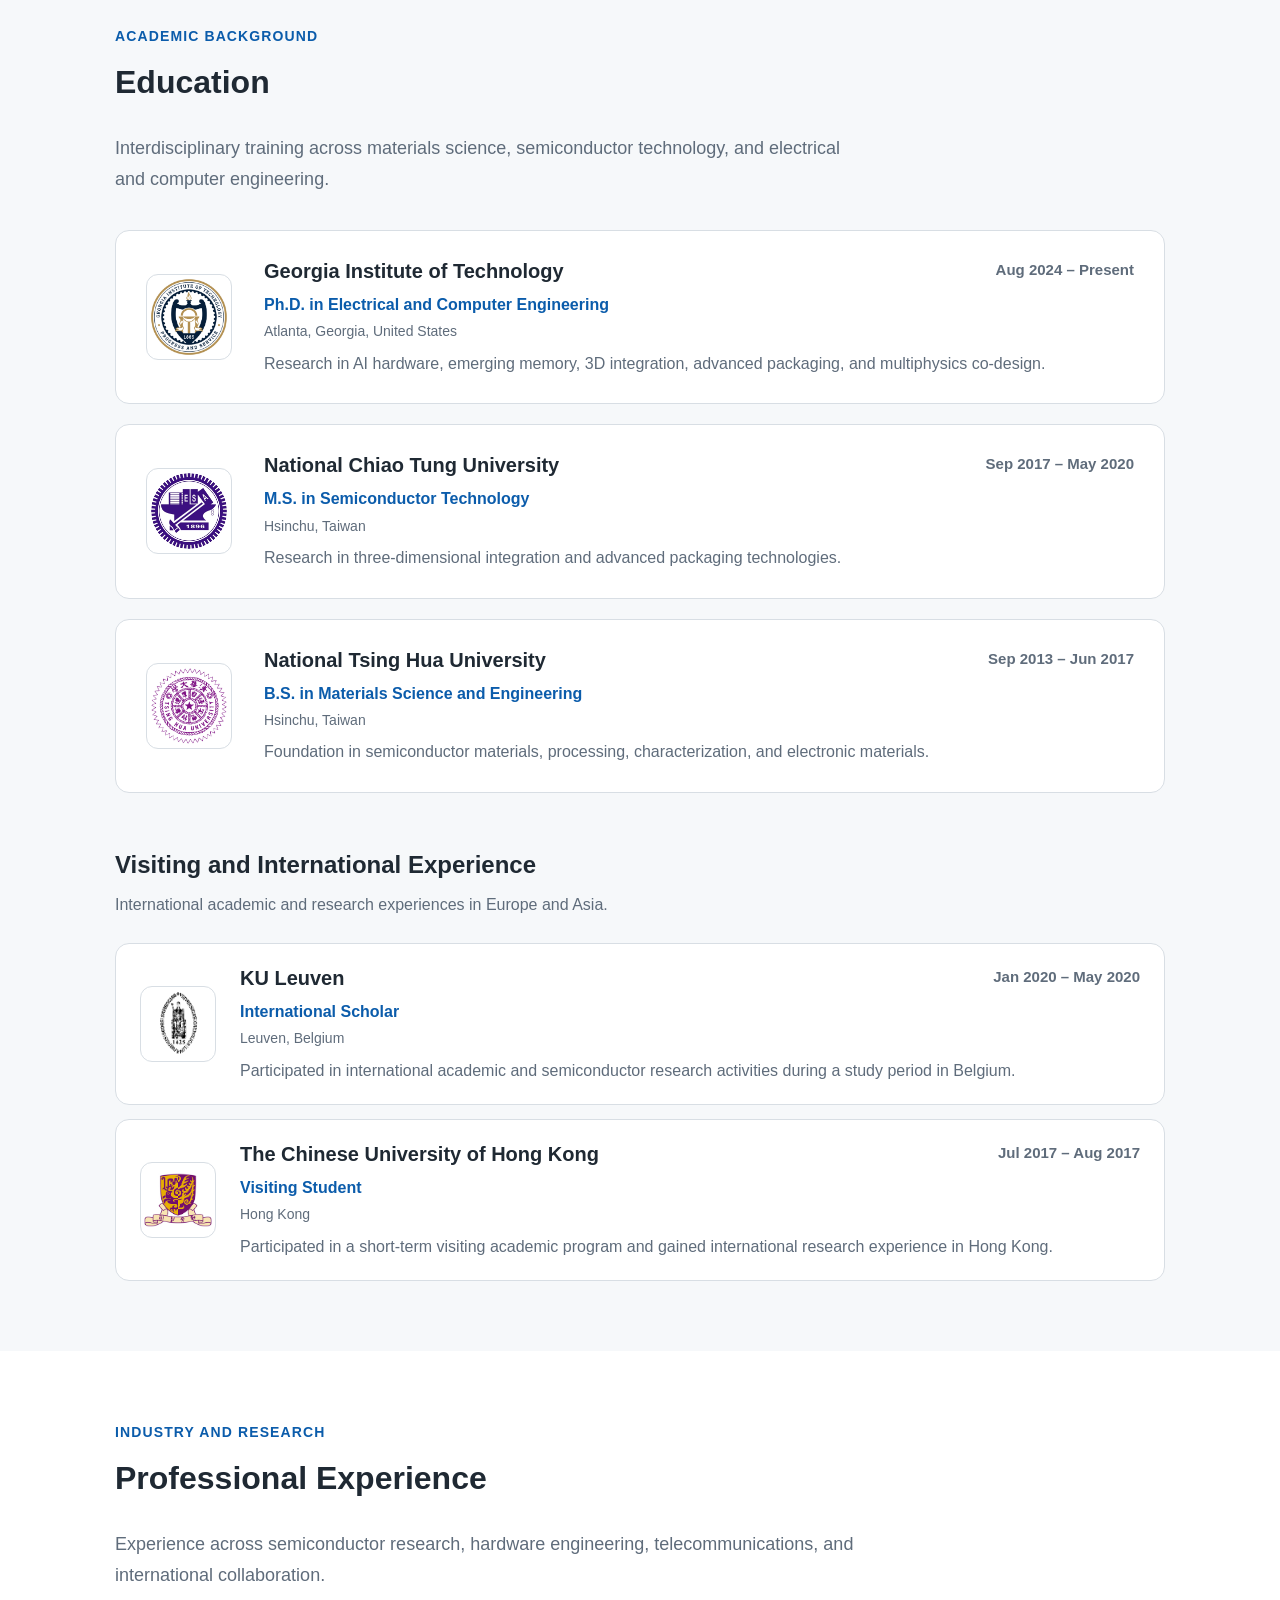
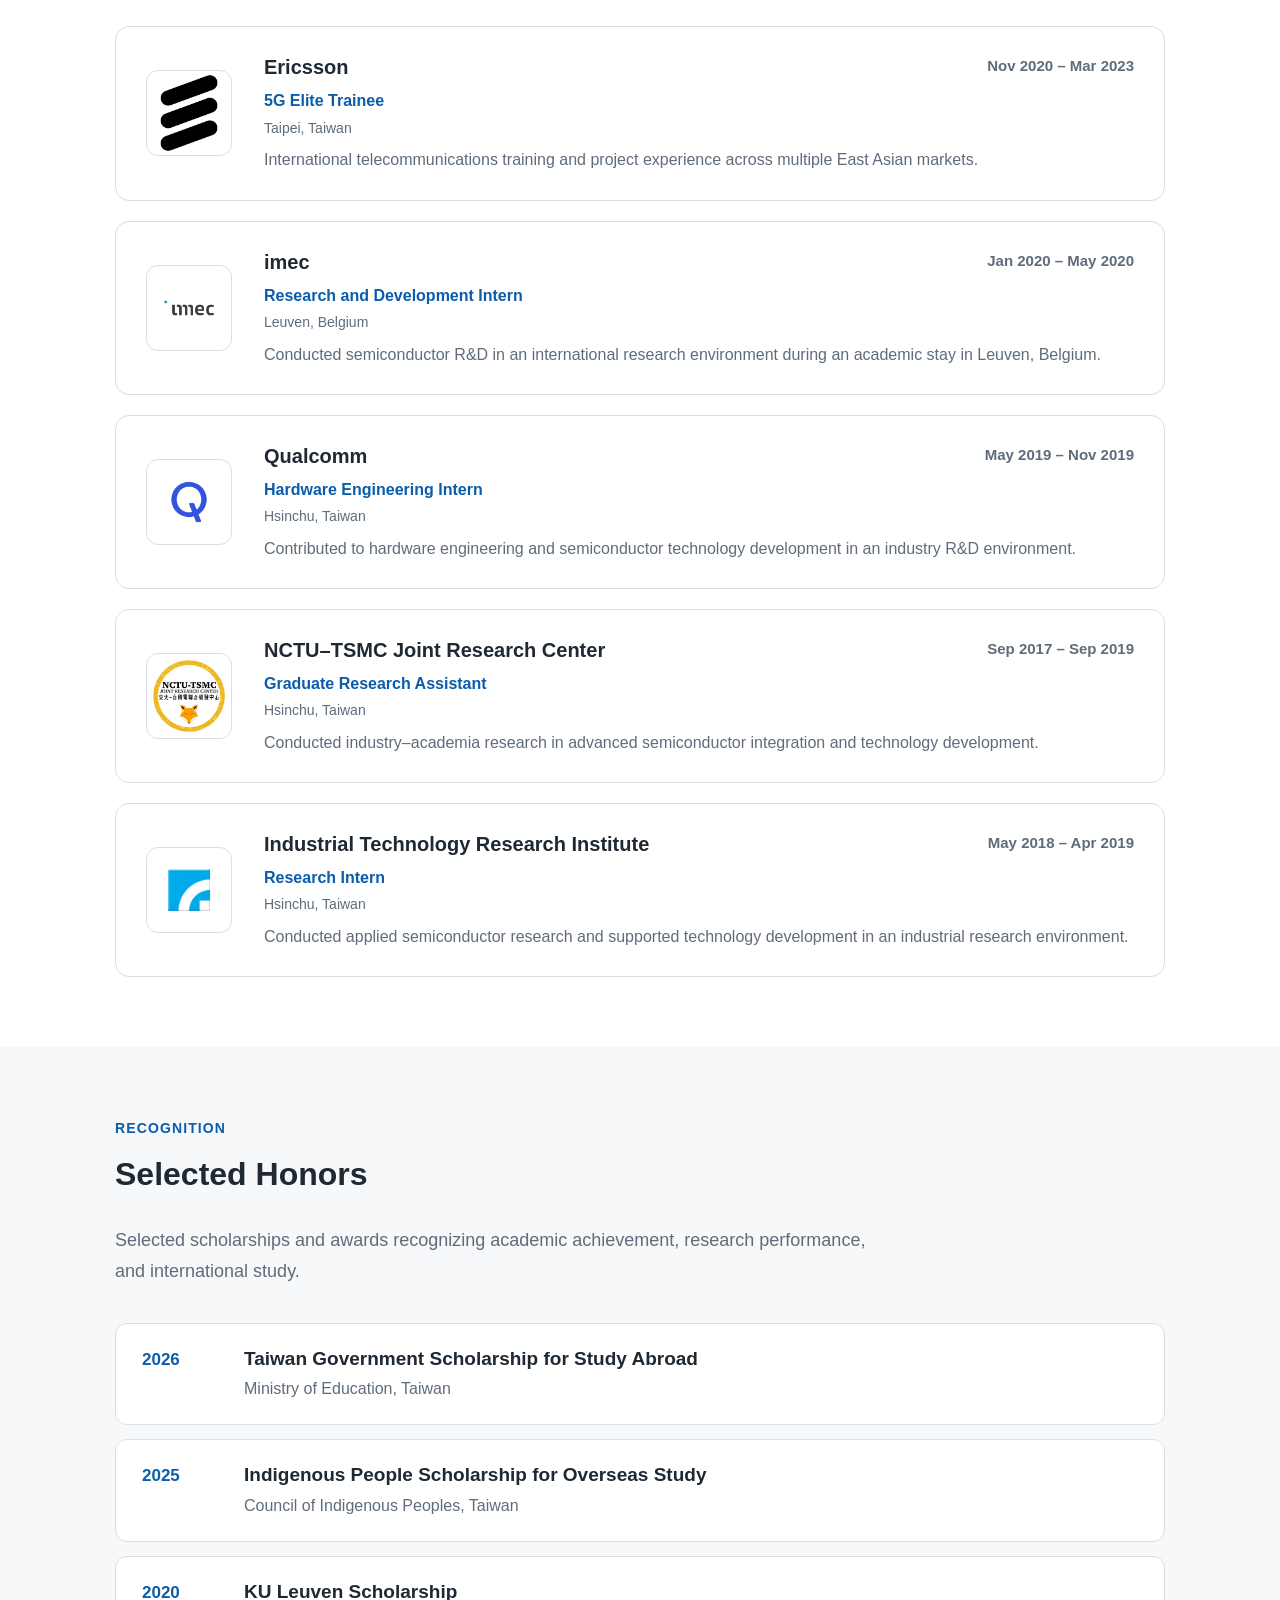
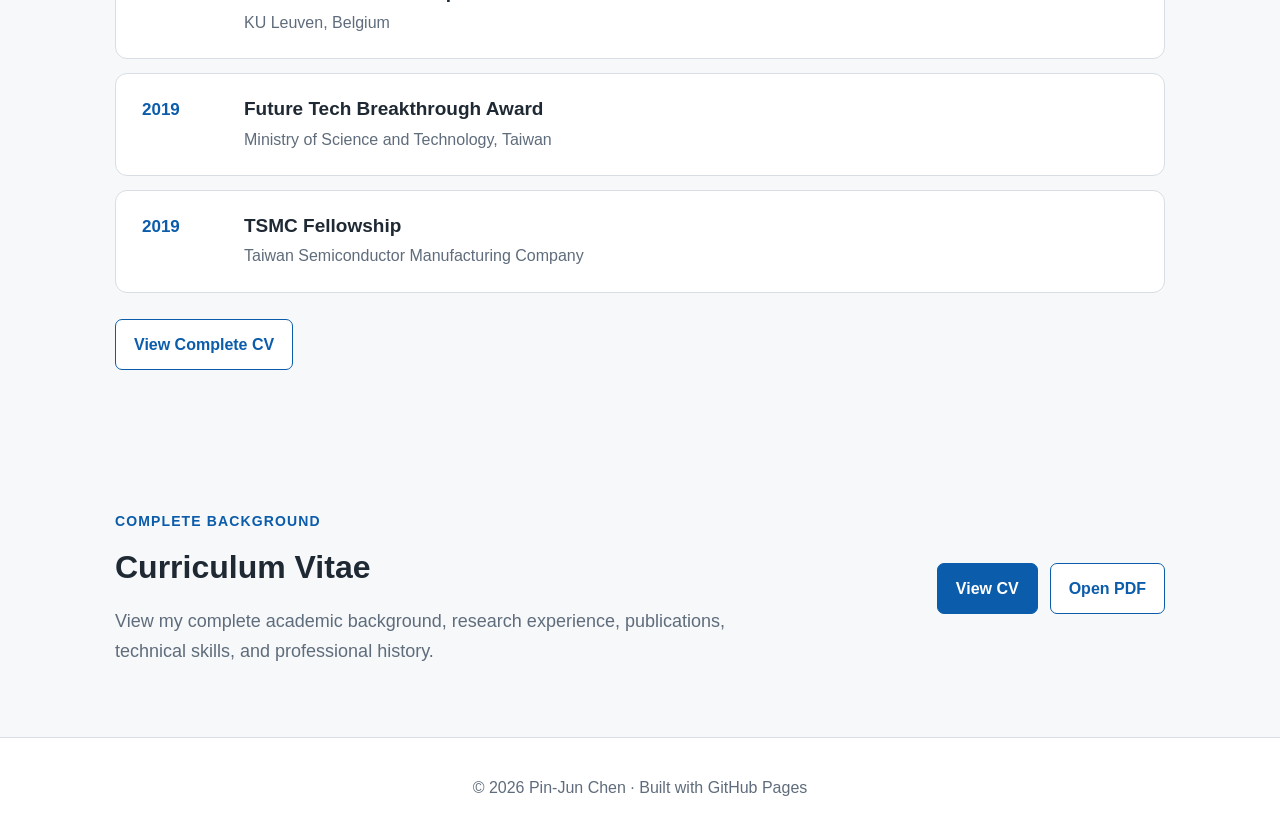
==== commit 5f3ddf02: "Add news item for Ph.D. journey at Georgia Tech Added a new article about starting a Ph.D. journey a" ====
--- a/index.html
+++ b/index.html
@@ -147,6 +147,15 @@
         <p>
           Received the
           <strong>Indigenous People Scholarship for Overseas Study</strong>.
+        </p>
+      </article>
+
+      <article class="news-item">
+        <time datetime="2024-08">Aug 2024</time>
+
+        <p>
+          Started my Ph.D. journey at <strong>Georgia Institute of Technology</strong>
+          under the supervision of <strong>Prof. Shimeng Yu</strong> in the <strong>School of Electrical and Computer Engineering (ECE)</strong>.
         </p>
       </article>
 
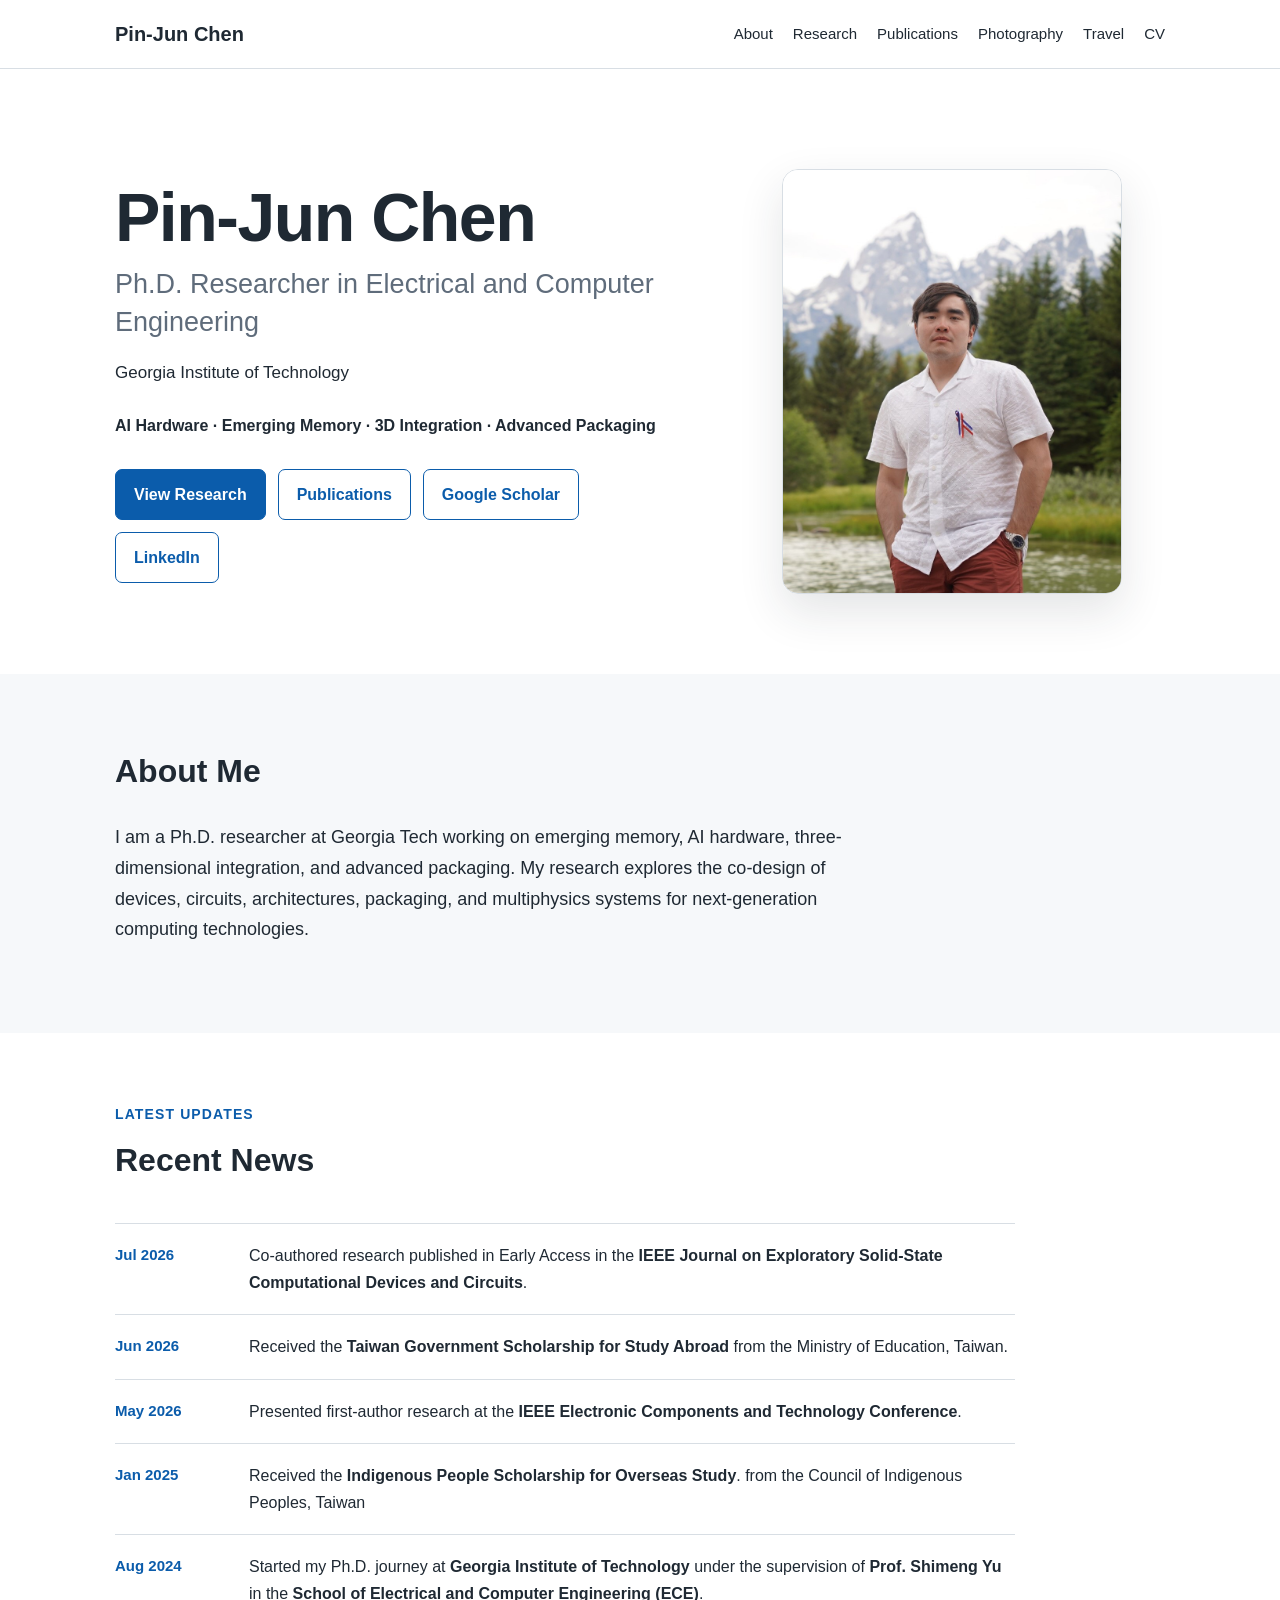
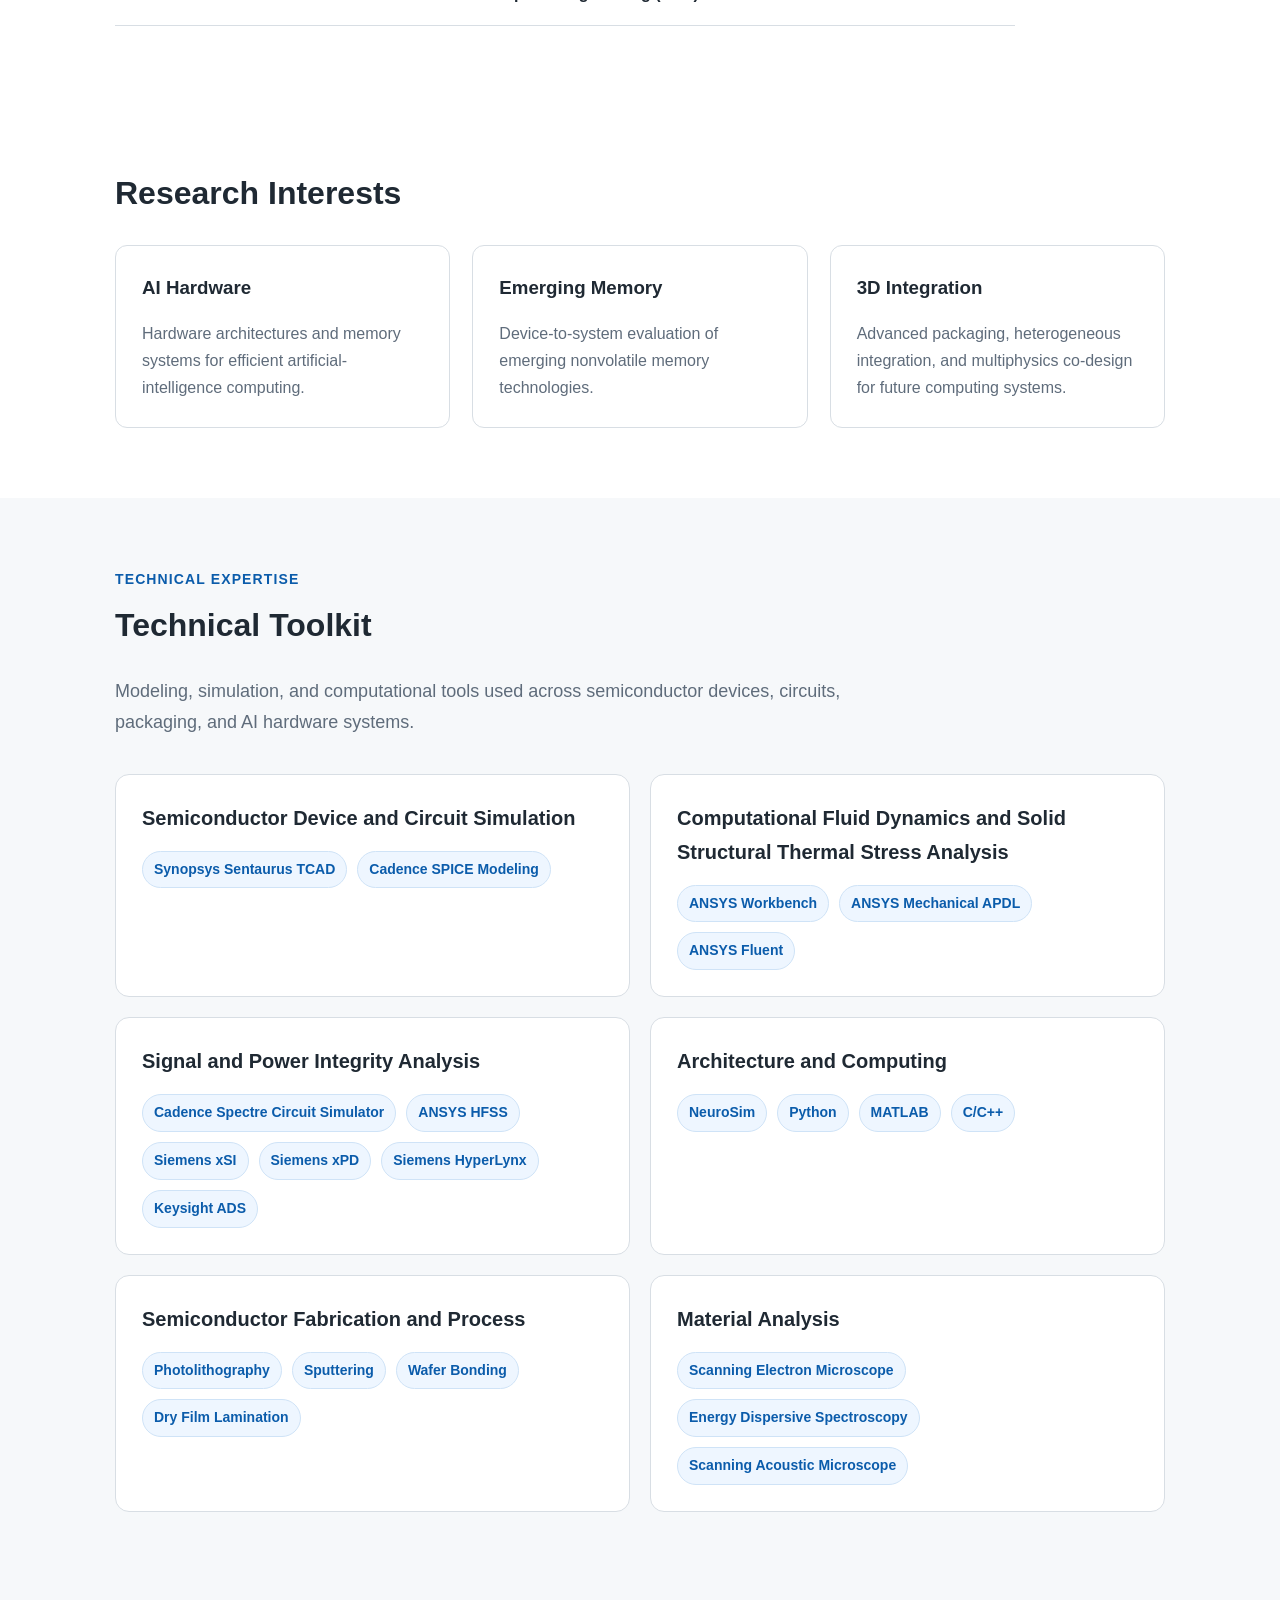
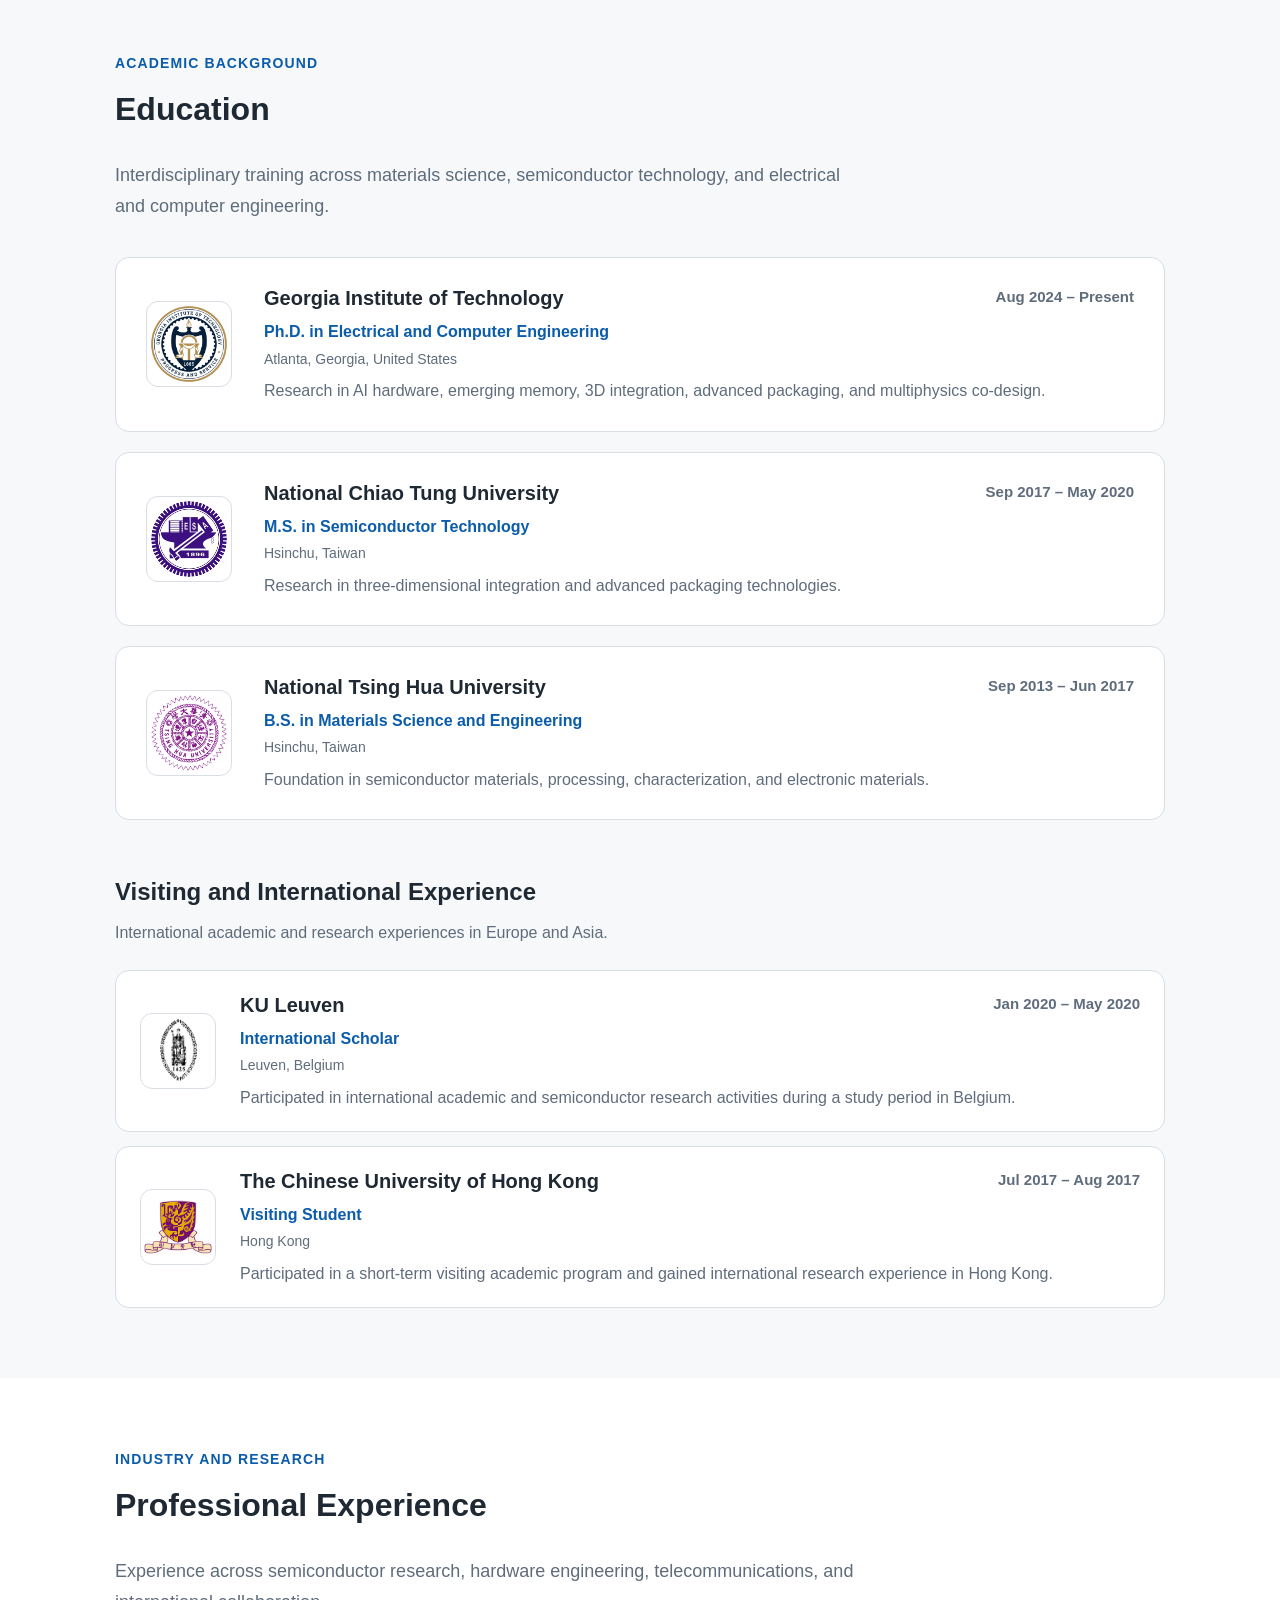
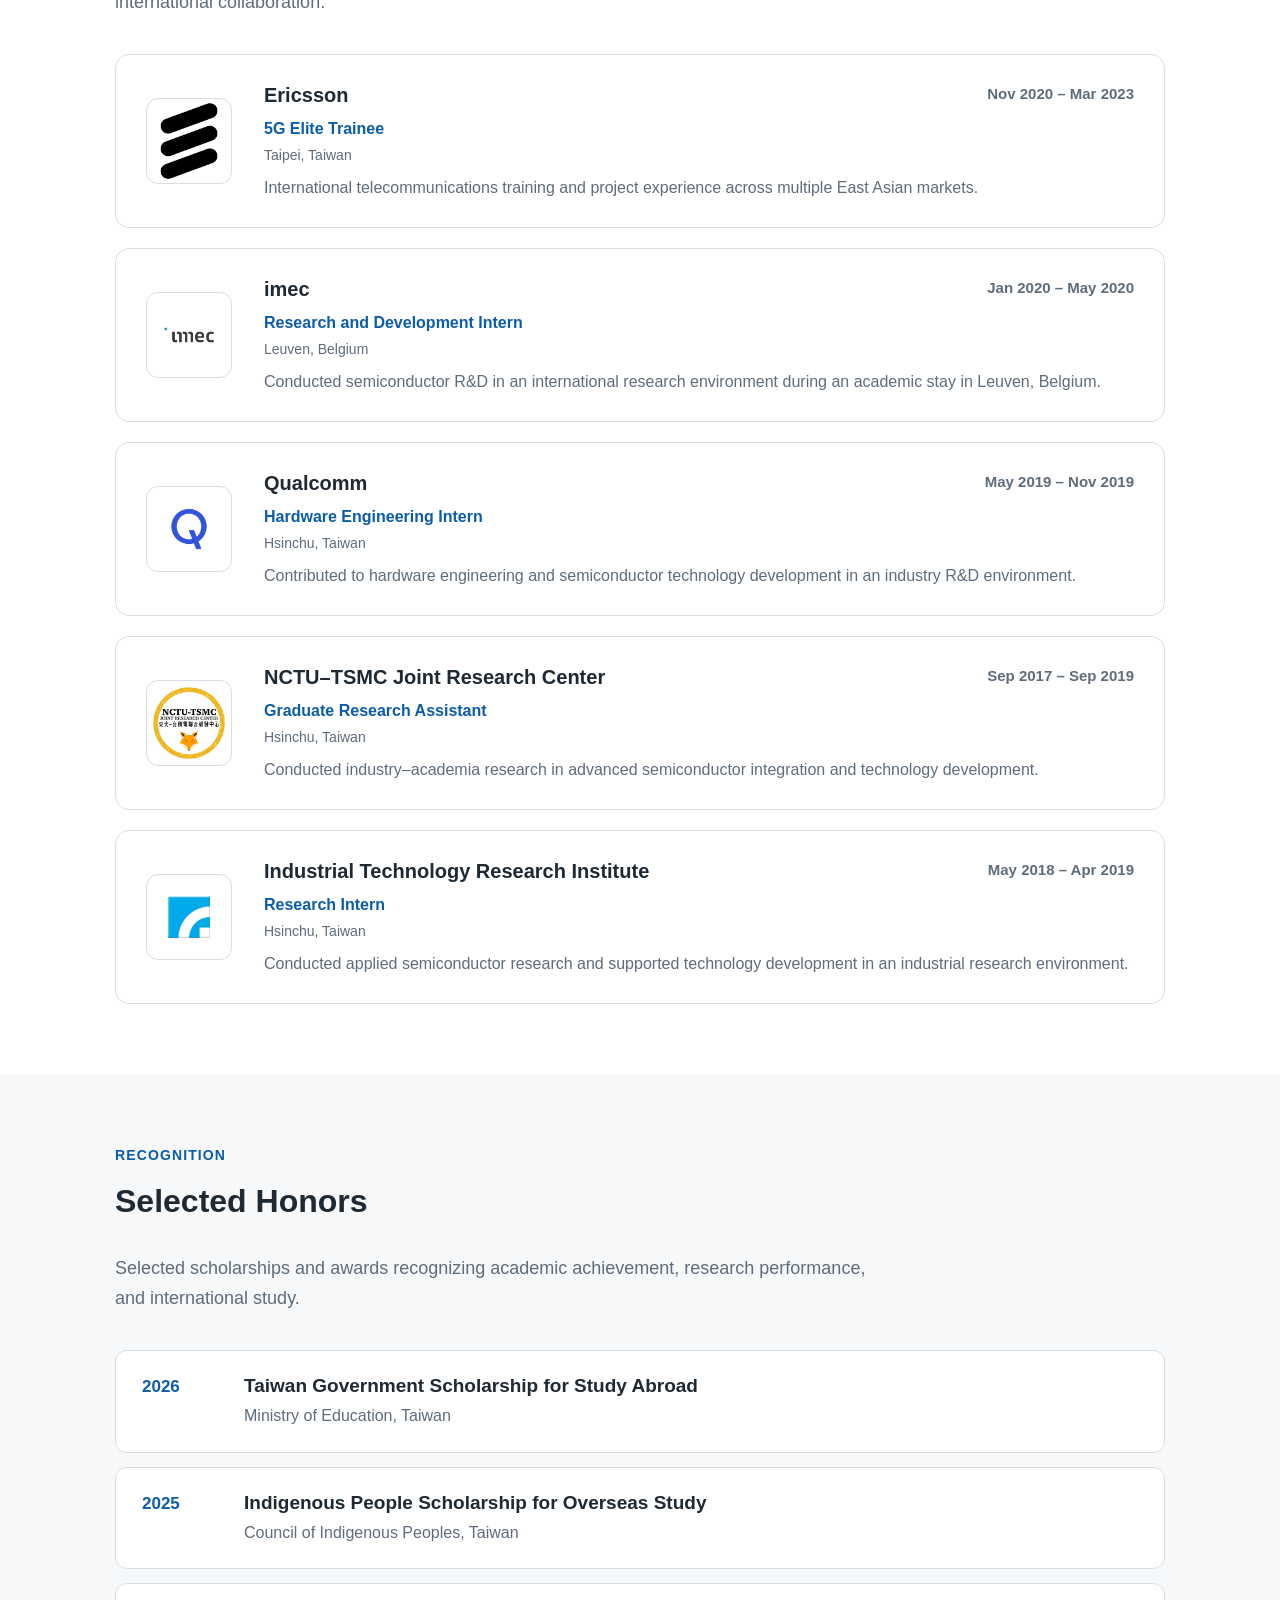
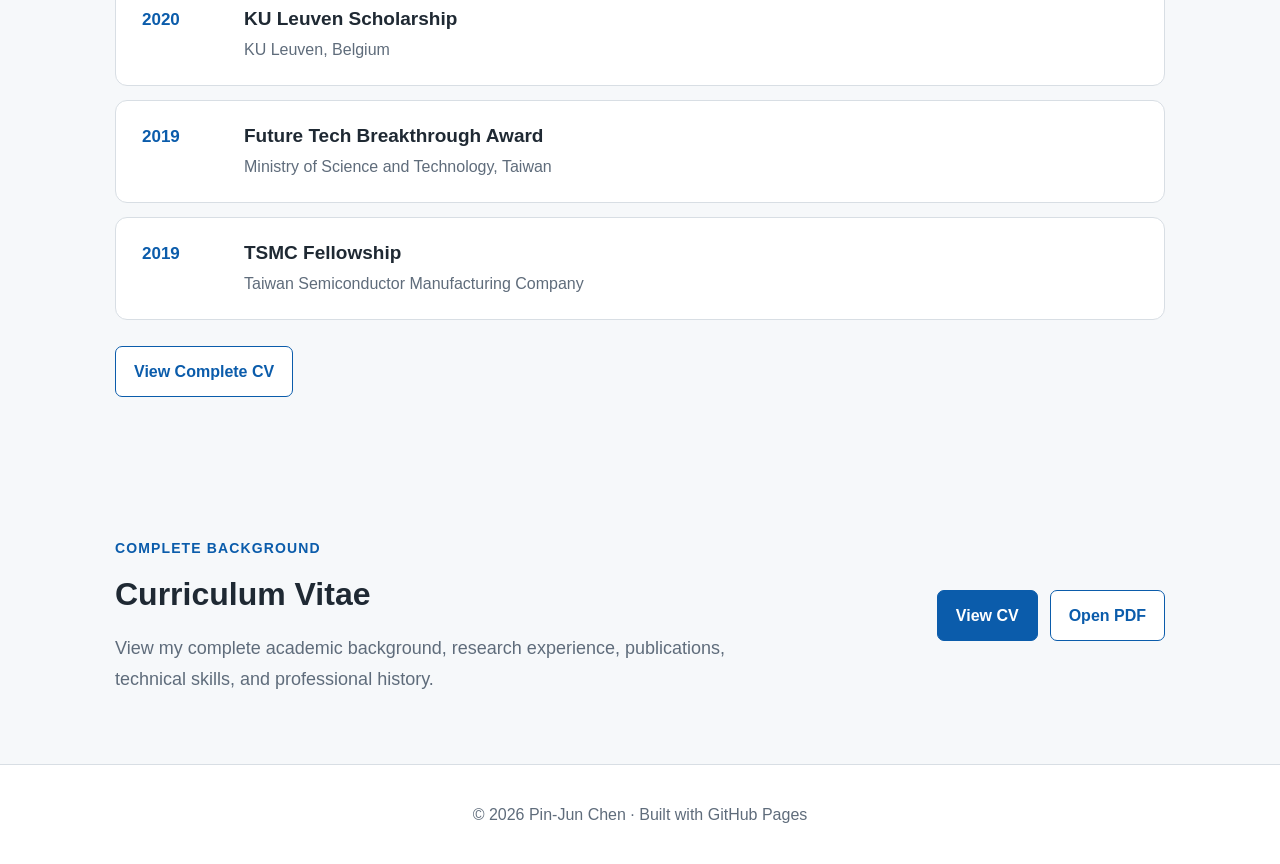
==== commit 8ae939a8: "Add scholarship information to index.html Added a line about the scholarship received from the Counc" ====
--- a/index.html
+++ b/index.html
@@ -147,6 +147,7 @@
         <p>
           Received the
           <strong>Indigenous People Scholarship for Overseas Study</strong>.
+          from the Council of Indigenous Peoples, Taiwan
         </p>
       </article>
 
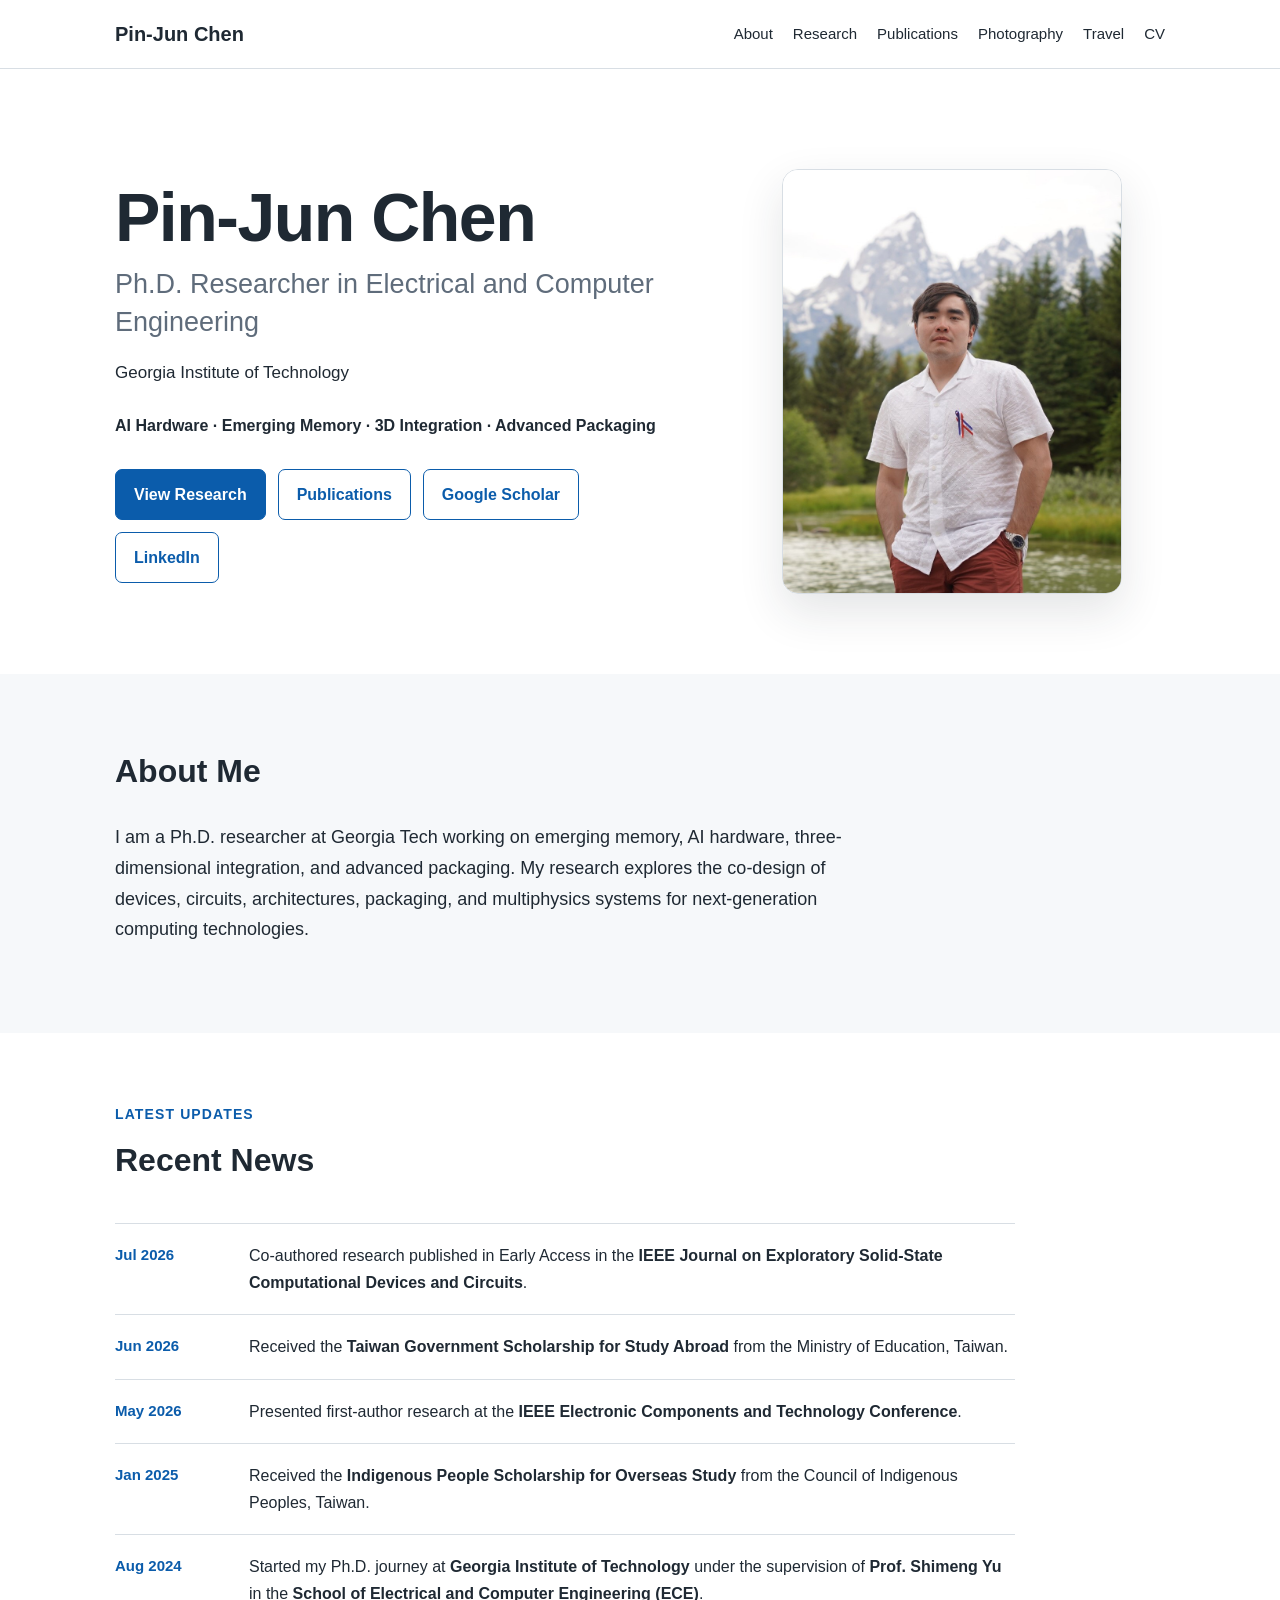
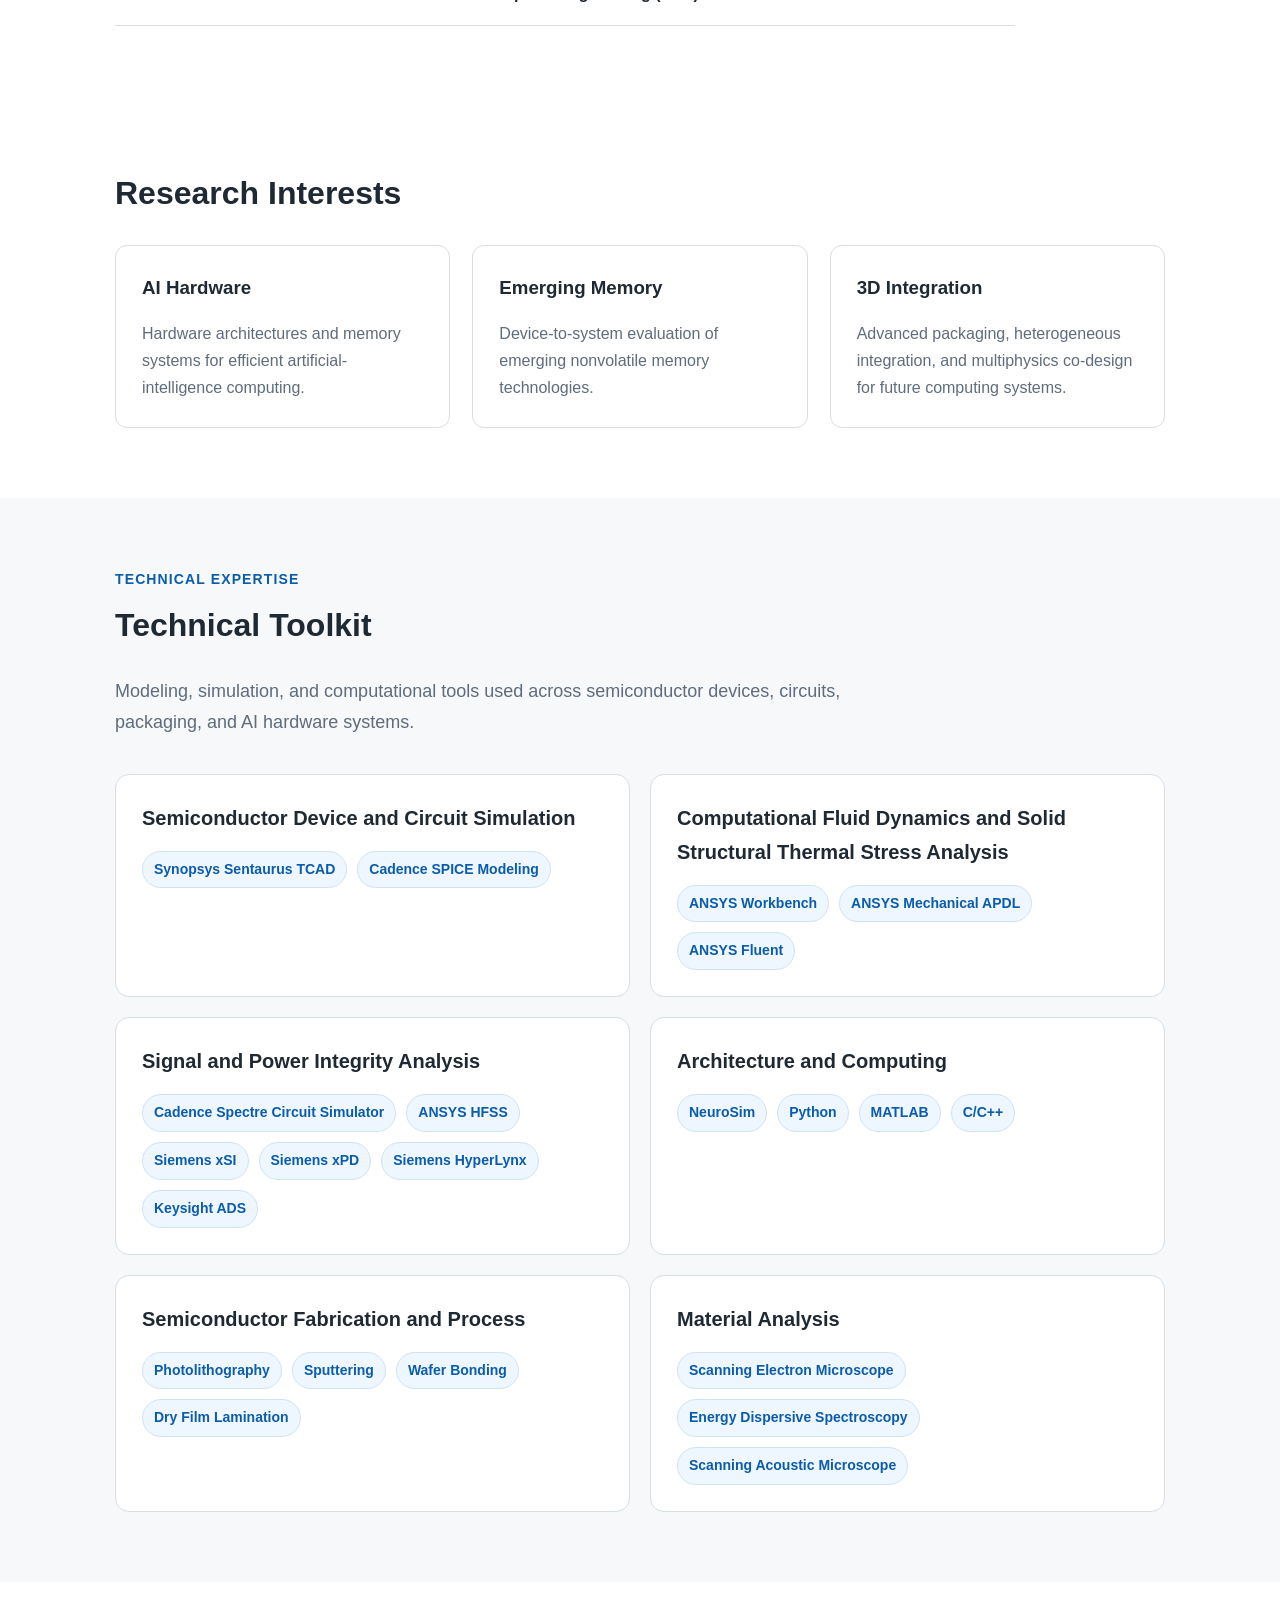
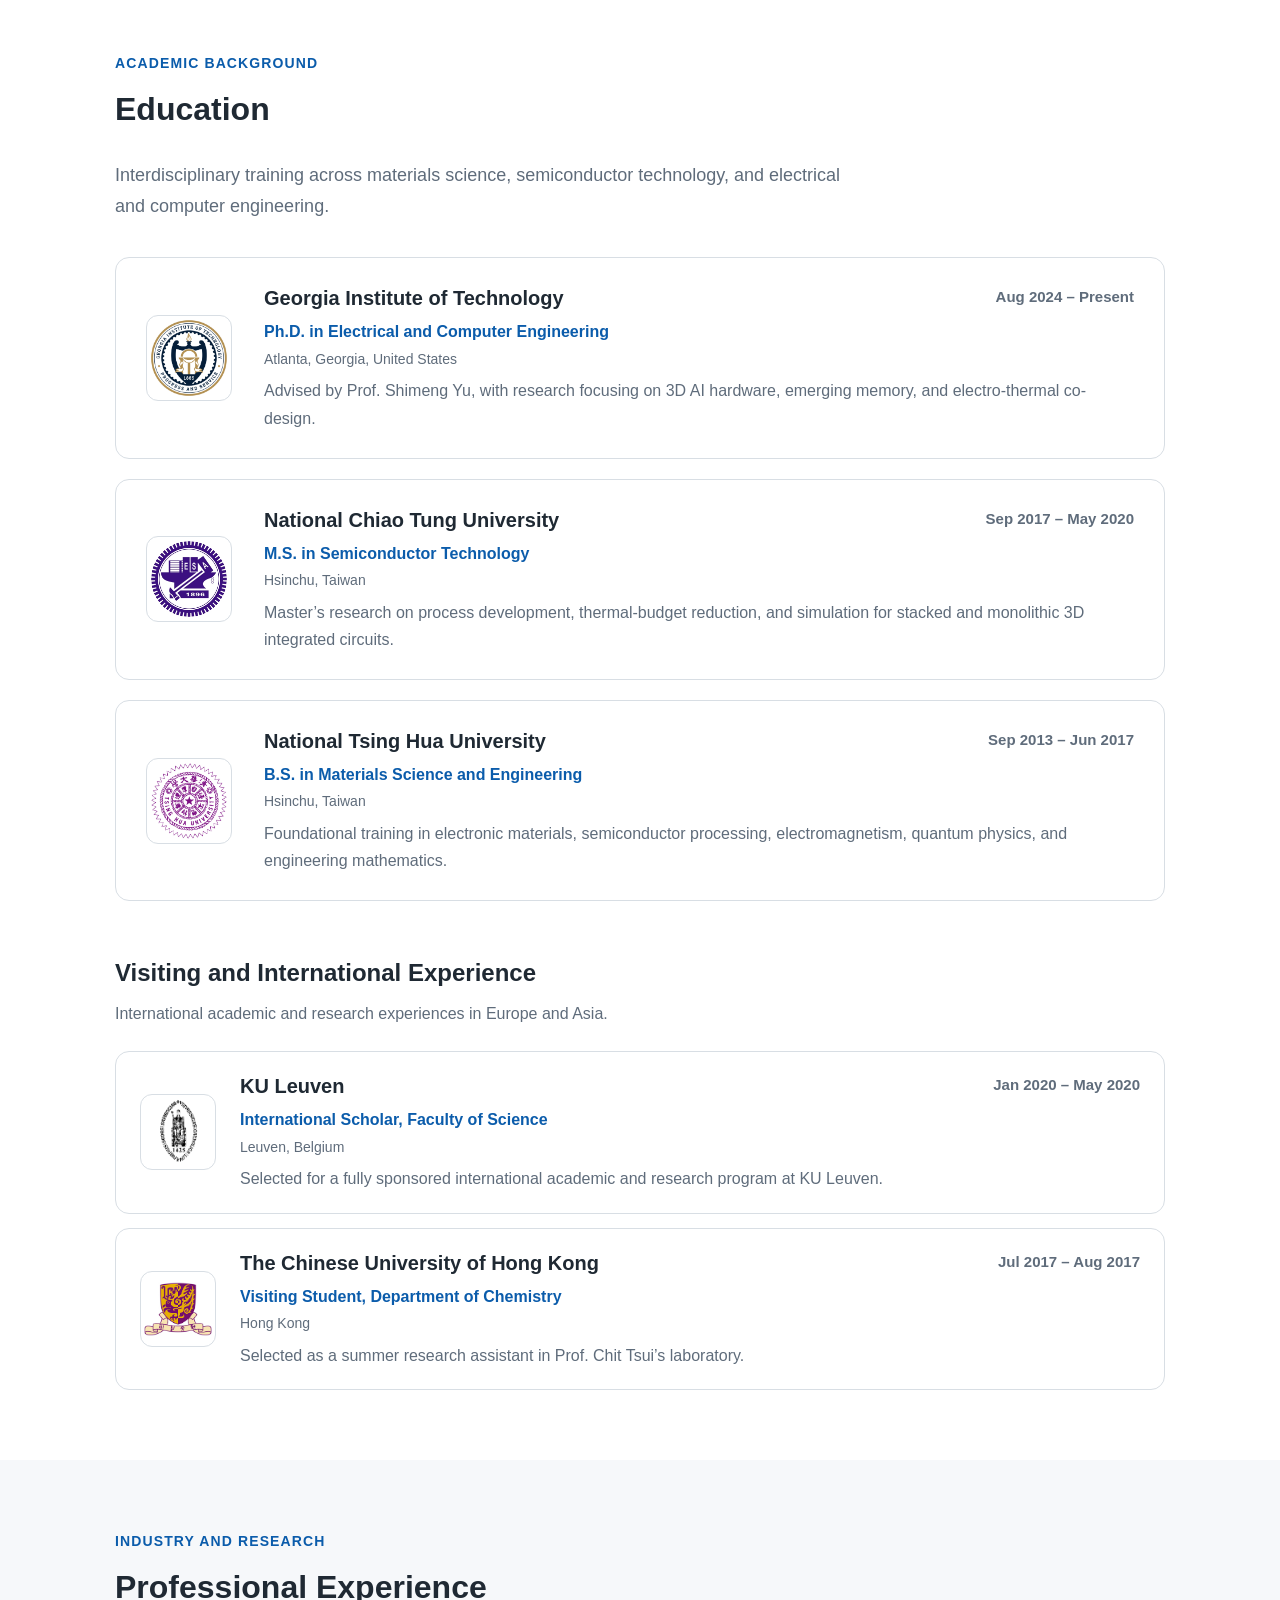
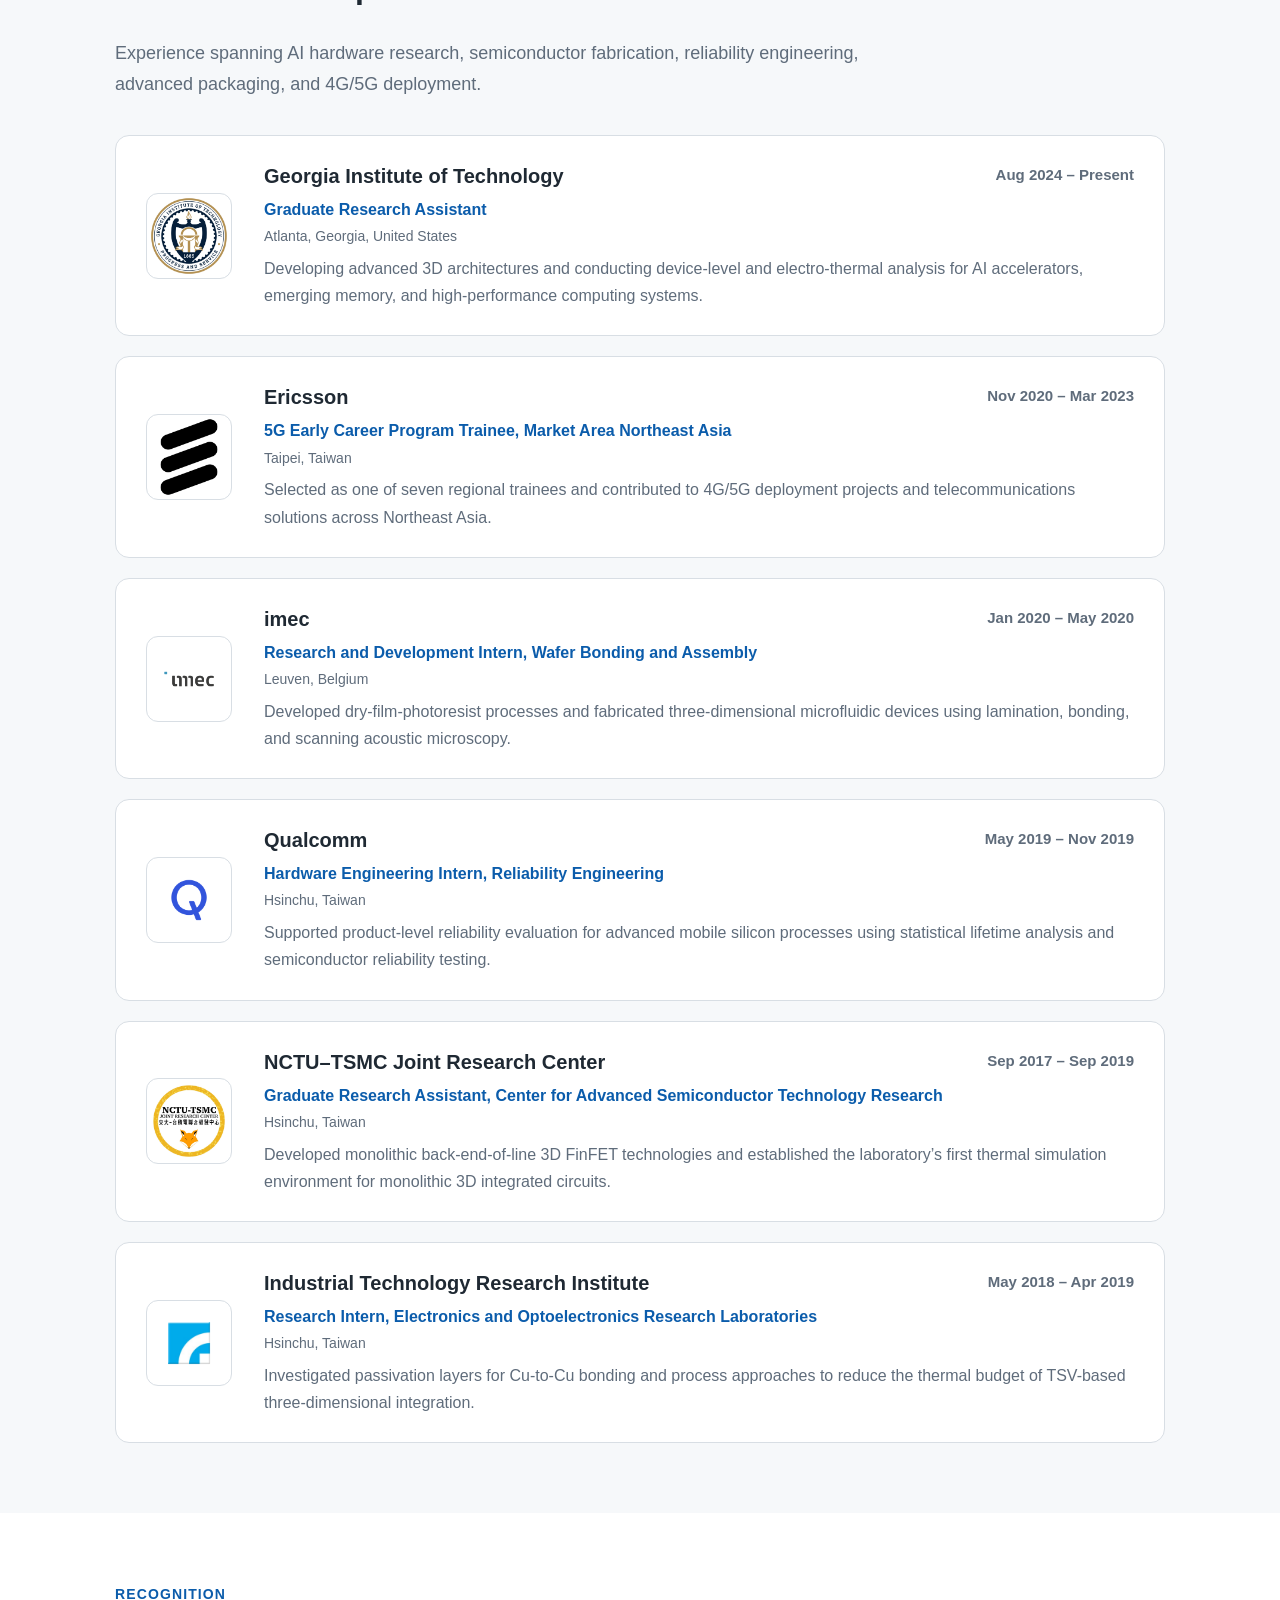
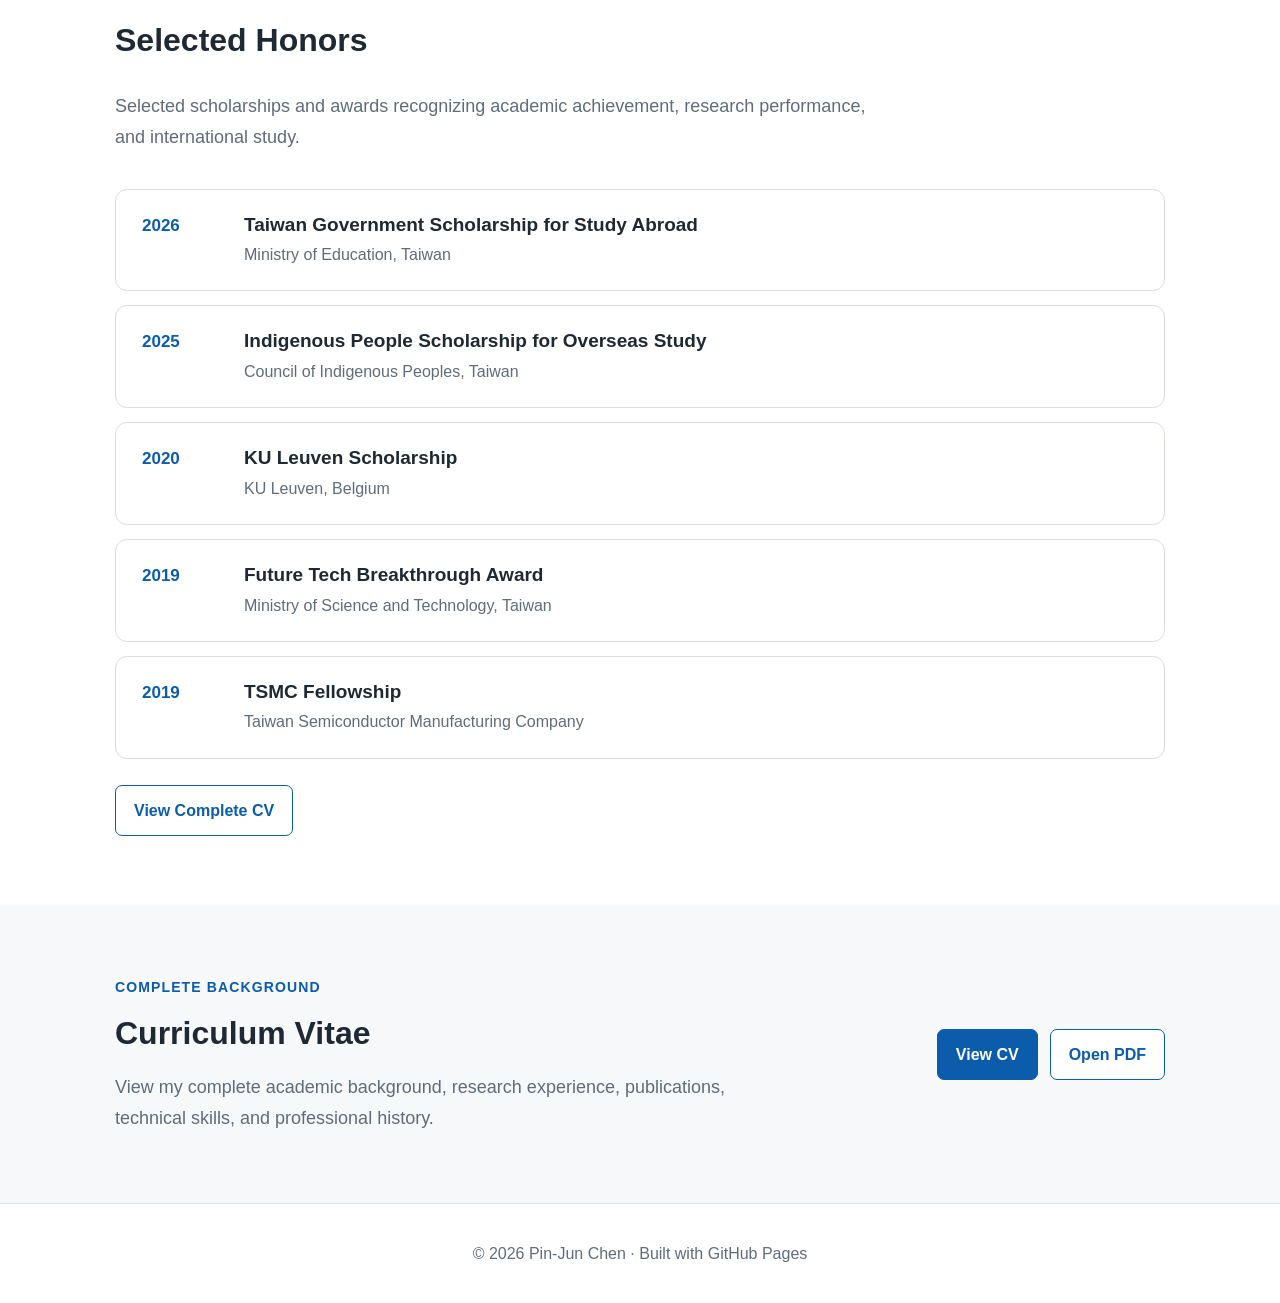
==== commit 452159bc: "Refine scholarship and research experience sections Updated scholarship and research descriptions fo" ====
--- a/index.html
+++ b/index.html
@@ -146,8 +146,8 @@
 
         <p>
           Received the
-          <strong>Indigenous People Scholarship for Overseas Study</strong>.
-          from the Council of Indigenous Peoples, Taiwan
+          <strong>Indigenous People Scholarship for Overseas Study</strong>
+          from the Council of Indigenous Peoples, Taiwan.
         </p>
       </article>
 
@@ -282,7 +282,7 @@
 </section>
     
 
-    <section class="alt" id="education">
+    <section id="education">
     <div class="container">
       <div class="section-heading">
         <p class="eyebrow">Academic Background</p>
@@ -317,8 +317,8 @@
               Atlanta, Georgia, United States
             </p>
             <p class="timeline-description">
-              Research in AI hardware, emerging memory, 3D integration,
-              advanced packaging, and multiphysics co-design.
+              Advised by Prof. Shimeng Yu, with research focusing on
+              3D AI hardware, emerging memory, and electro-thermal co-design.
             </p>
           </div>
         </article>
@@ -344,8 +344,8 @@
               Hsinchu, Taiwan
             </p>
             <p class="timeline-description">
-              Research in three-dimensional integration
-              and advanced packaging technologies.
+              Master’s research on process development, thermal-budget reduction,
+              and simulation for stacked and monolithic 3D integrated circuits.
             </p>
           </div>
         </article>
@@ -371,8 +371,8 @@
               Hsinchu, Taiwan
             </p>
             <p class="timeline-description">
-              Foundation in semiconductor materials, processing,
-              characterization, and electronic materials.
+              Foundational training in electronic materials, semiconductor processing,
+              electromagnetism, quantum physics, and engineering mathematics.
             </p>
           </div>
         </article>
@@ -402,7 +402,7 @@
       </div>
 
       <p class="timeline-role">
-        International Scholar
+        International Scholar, Faculty of Science
       </p>
 
       <p class="timeline-location">
@@ -410,8 +410,8 @@
       </p>
 
       <p class="timeline-description">
-        Participated in international academic and semiconductor research
-        activities during a study period in Belgium.
+          Selected for a fully sponsored international academic and research
+          program at KU Leuven.
       </p>
     </div>
   </article>
@@ -431,7 +431,7 @@
       </div>
 
       <p class="timeline-role">
-        Visiting Student
+        Visiting Student, Department of Chemistry
       </p>
 
       <p class="timeline-location">
@@ -439,8 +439,7 @@
       </p>
 
       <p class="timeline-description">
-        Participated in a short-term visiting academic program and gained
-        international research experience in Hong Kong.
+        Selected as a summer research assistant in Prof. Chit Tsui’s laboratory.
       </p>
     </div>
   </article>
@@ -449,19 +448,49 @@
     </div>
   </section>
     
-      <section id="experience">
+      <section class="alt" id="experience">
     <div class="container">
       <div class="section-heading">
         <p class="eyebrow">Industry and Research</p>
         <h2>Professional Experience</h2>
   
         <p class="section-description">
-          Experience across semiconductor research, hardware engineering,
-          telecommunications, and international collaboration.
+          Experience spanning AI hardware research, semiconductor fabrication,
+          reliability engineering, advanced packaging, and 4G/5G deployment.
         </p>
       </div>
   
       <div class="timeline-grid">
+
+        <article class="timeline-card">
+          <div class="logo-box">
+            <img
+              src="assets/images/logos/gatech-logo.png"
+              alt="Georgia Institute of Technology logo"
+            >
+          </div>
+        
+          <div class="timeline-content">
+            <div class="timeline-topline">
+              <h3>Georgia Institute of Technology</h3>
+              <span class="timeline-date">Aug 2024 – Present</span>
+            </div>
+        
+            <p class="timeline-role">
+              Graduate Research Assistant
+            </p>
+        
+            <p class="timeline-location">
+              Atlanta, Georgia, United States
+            </p>
+        
+            <p class="timeline-description">
+              Developing advanced 3D architectures and conducting device-level
+              and electro-thermal analysis for AI accelerators, emerging memory,
+              and high-performance computing systems.
+            </p>
+          </div>
+      </article>
   
         <article class="timeline-card">
           <div class="logo-box">
@@ -478,14 +507,15 @@
             </div>
   
             <p class="timeline-role">
-              5G Elite Trainee
+              5G Early Career Program Trainee, Market Area Northeast Asia
             </p>
             <p class="timeline-location">
               Taipei, Taiwan
             </p>
             <p class="timeline-description">
-              International telecommunications training and project
-              experience across multiple East Asian markets.
+                Selected as one of seven regional trainees and contributed to
+                4G/5G deployment projects and telecommunications solutions
+                across Northeast Asia.
             </p>
           </div>
         </article>
@@ -505,14 +535,15 @@
             </div>
   
             <p class="timeline-role">
-              Research and Development Intern
+              Research and Development Intern, Wafer Bonding and Assembly
             </p>
             <p class="timeline-location">
               Leuven, Belgium
             </p>  
             <p class="timeline-description">
-              Conducted semiconductor R&amp;D in an international research
-              environment during an academic stay in Leuven, Belgium.
+              Developed dry-film-photoresist processes and fabricated
+              three-dimensional microfluidic devices using lamination,
+              bonding, and scanning acoustic microscopy.
             </p>
           </div>
         </article>
@@ -532,14 +563,15 @@
             </div>
   
             <p class="timeline-role">
-              Hardware Engineering Intern
+              Hardware Engineering Intern, Reliability Engineering
             </p>
             <p class="timeline-location">
                Hsinchu, Taiwan
             </p>    
             <p class="timeline-description">
-              Contributed to hardware engineering and semiconductor technology
-              development in an industry R&amp;D environment.
+              Supported product-level reliability evaluation for advanced mobile
+              silicon processes using statistical lifetime analysis and
+              semiconductor reliability testing.
             </p>
           </div>
         </article>
@@ -558,14 +590,15 @@
             </div>
         
             <p class="timeline-role">
-              Graduate Research Assistant
+              Graduate Research Assistant, Center for Advanced Semiconductor Technology Research
             </p>
             <p class="timeline-location">
                Hsinchu, Taiwan
             </p>          
             <p class="timeline-description">
-              Conducted industry–academia research in advanced semiconductor
-              integration and technology development.
+              Developed monolithic back-end-of-line 3D FinFET technologies
+              and established the laboratory’s first thermal simulation
+              environment for monolithic 3D integrated circuits.
             </p>
           </div>
         </article>
@@ -585,13 +618,15 @@
     </div>
 
     <p class="timeline-role">
-      Research Intern
+      Research Intern, Electronics and Optoelectronics Research Laboratories
     </p>
             <p class="timeline-location">
                Hsinchu, Taiwan
             </p> 
     <p class="timeline-description">
-        Conducted applied semiconductor research and supported technology development in an industrial research environment.
+        Investigated passivation layers for Cu-to-Cu bonding and
+        process approaches to reduce the thermal budget of
+        TSV-based three-dimensional integration.
     </p>
   </div>
 </article>
@@ -600,7 +635,7 @@
     </div>
   </section>
 
-    <section class="alt" id="honors">
+    <section id="honors">
   <div class="container">
     <div class="section-heading">
       <p class="eyebrow">Recognition</p>
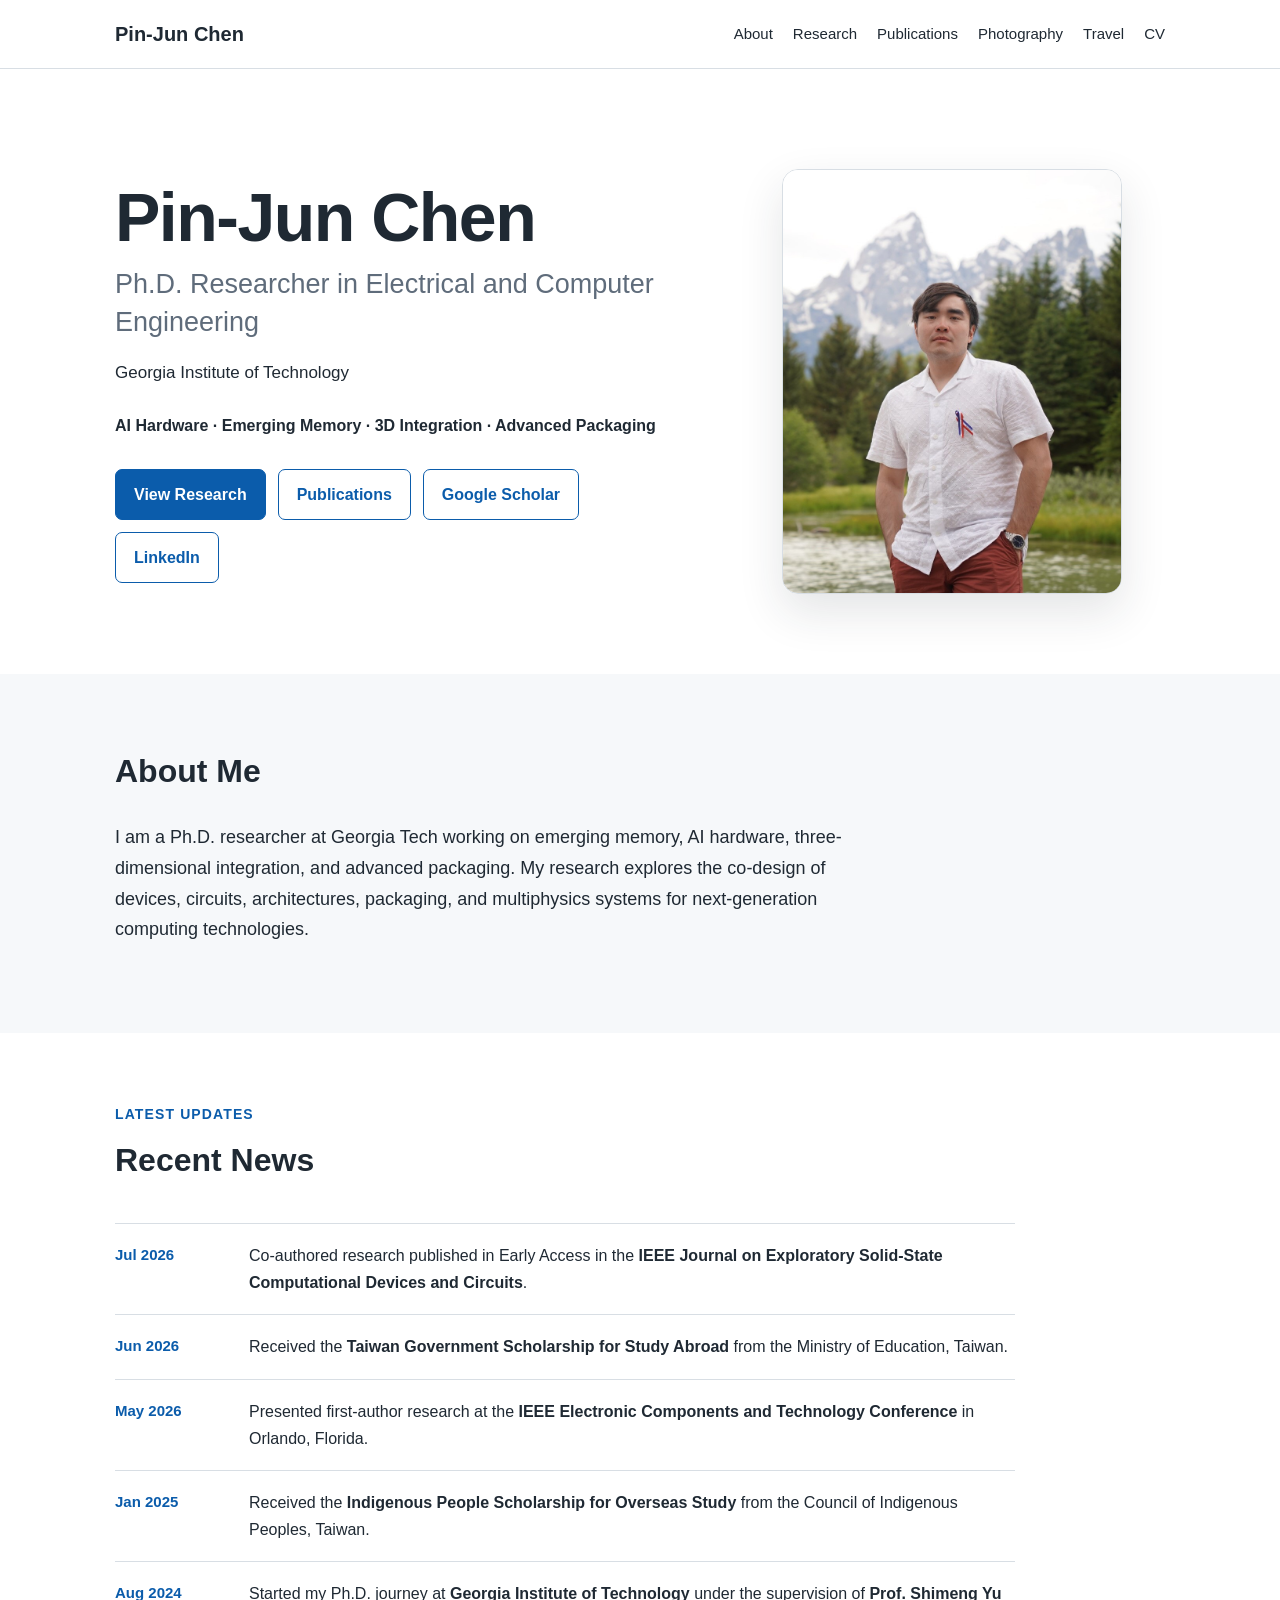
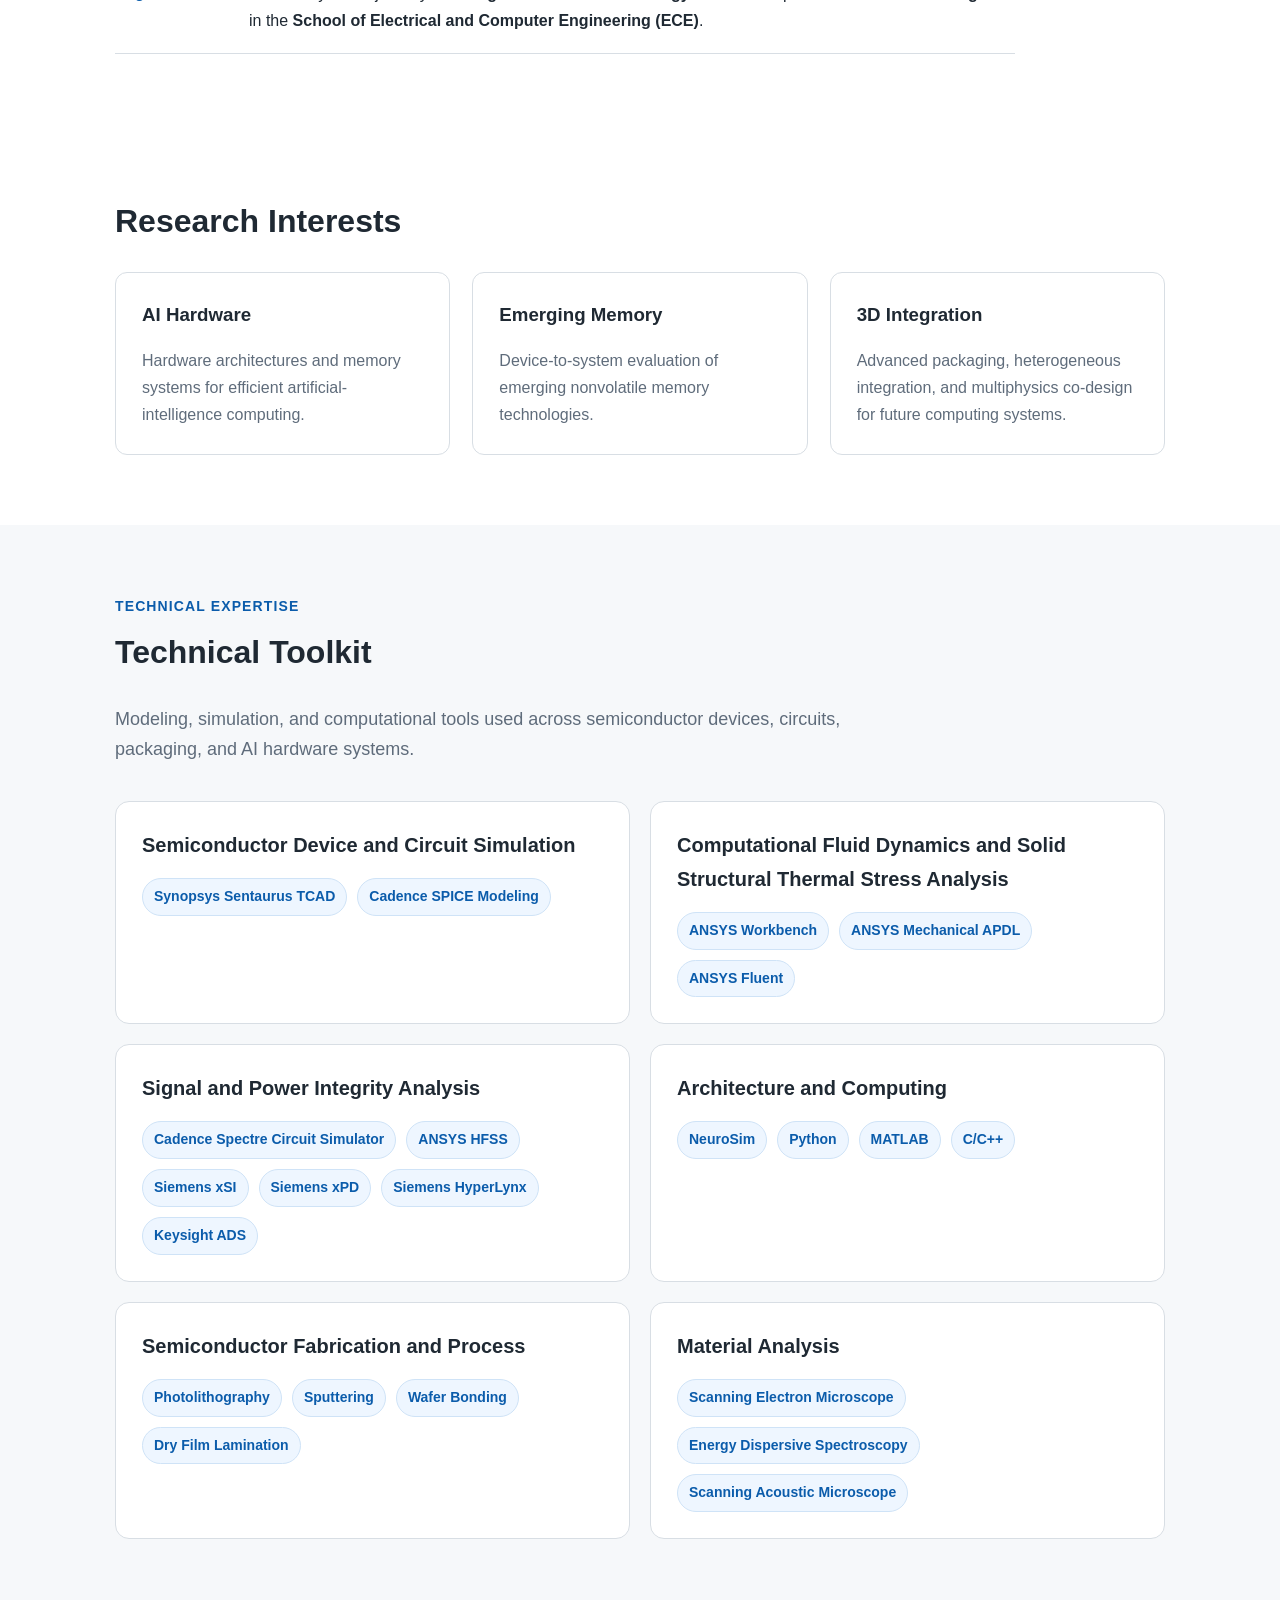
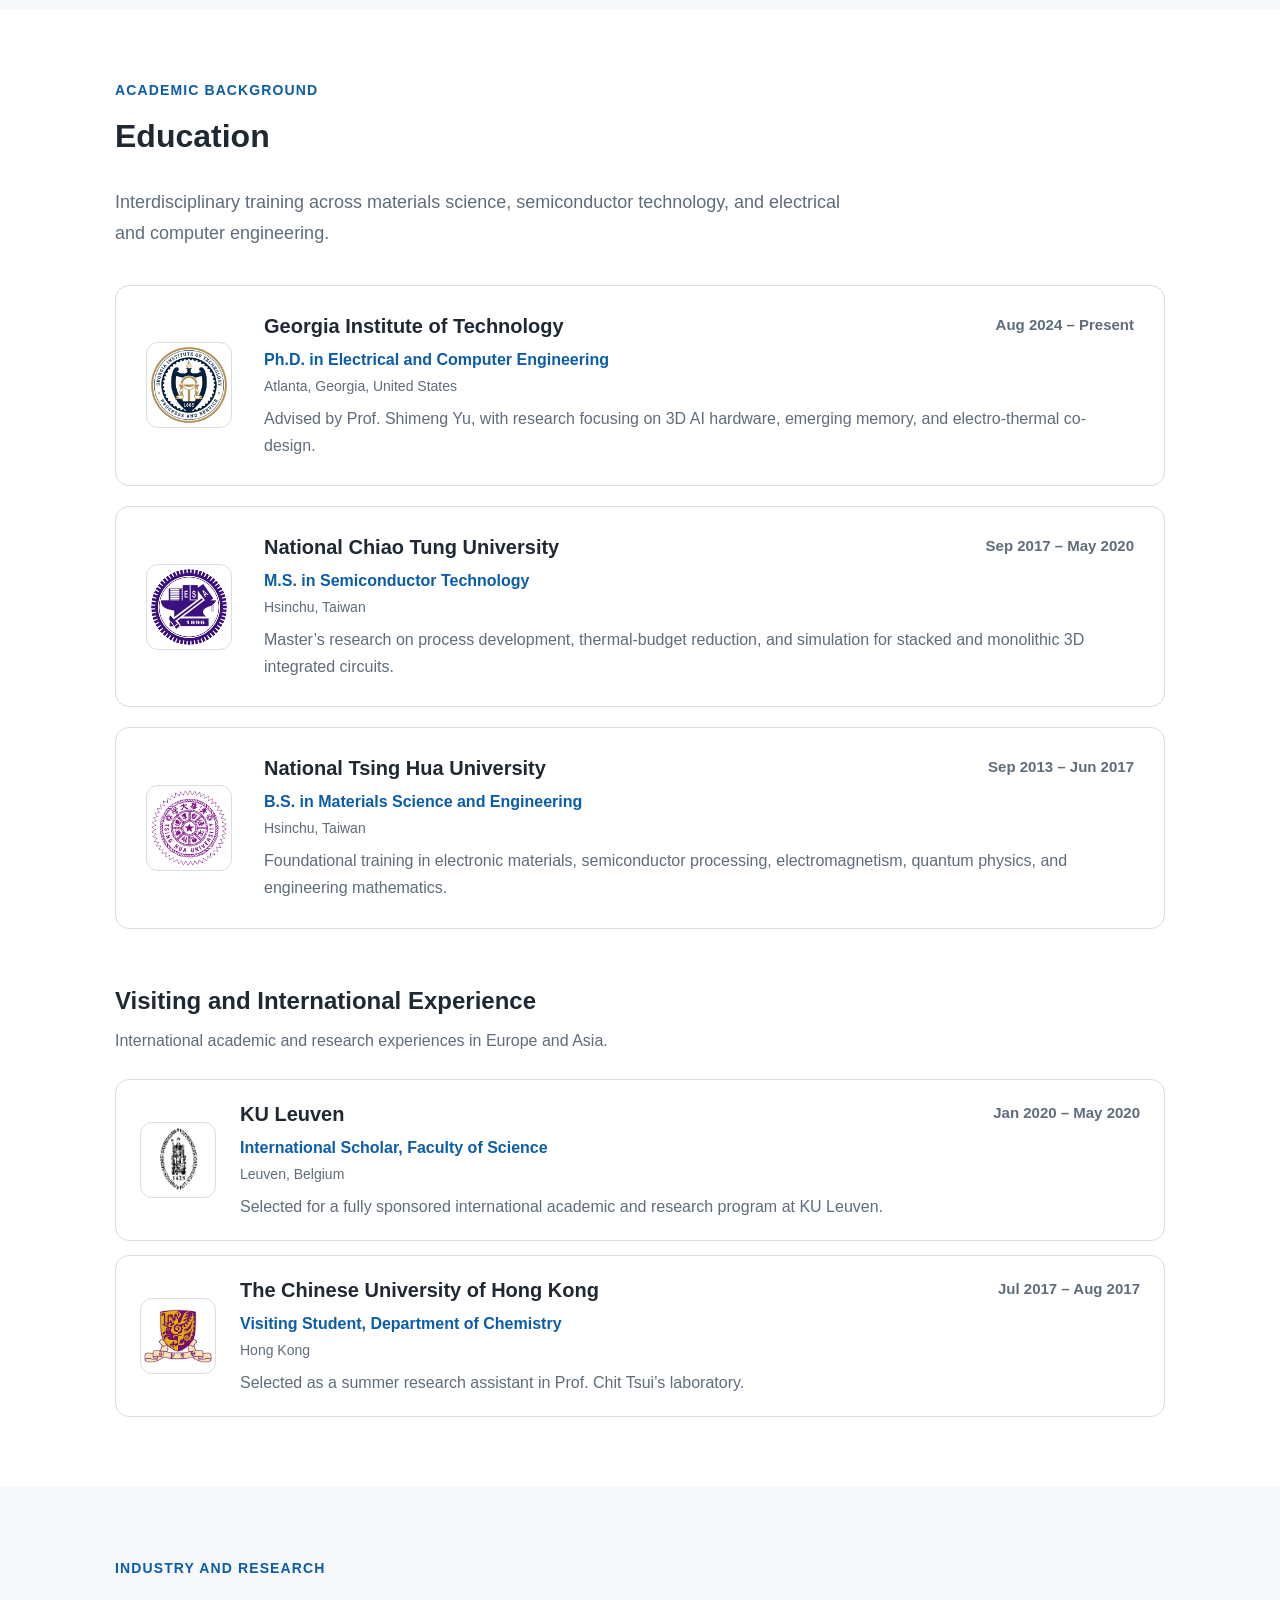
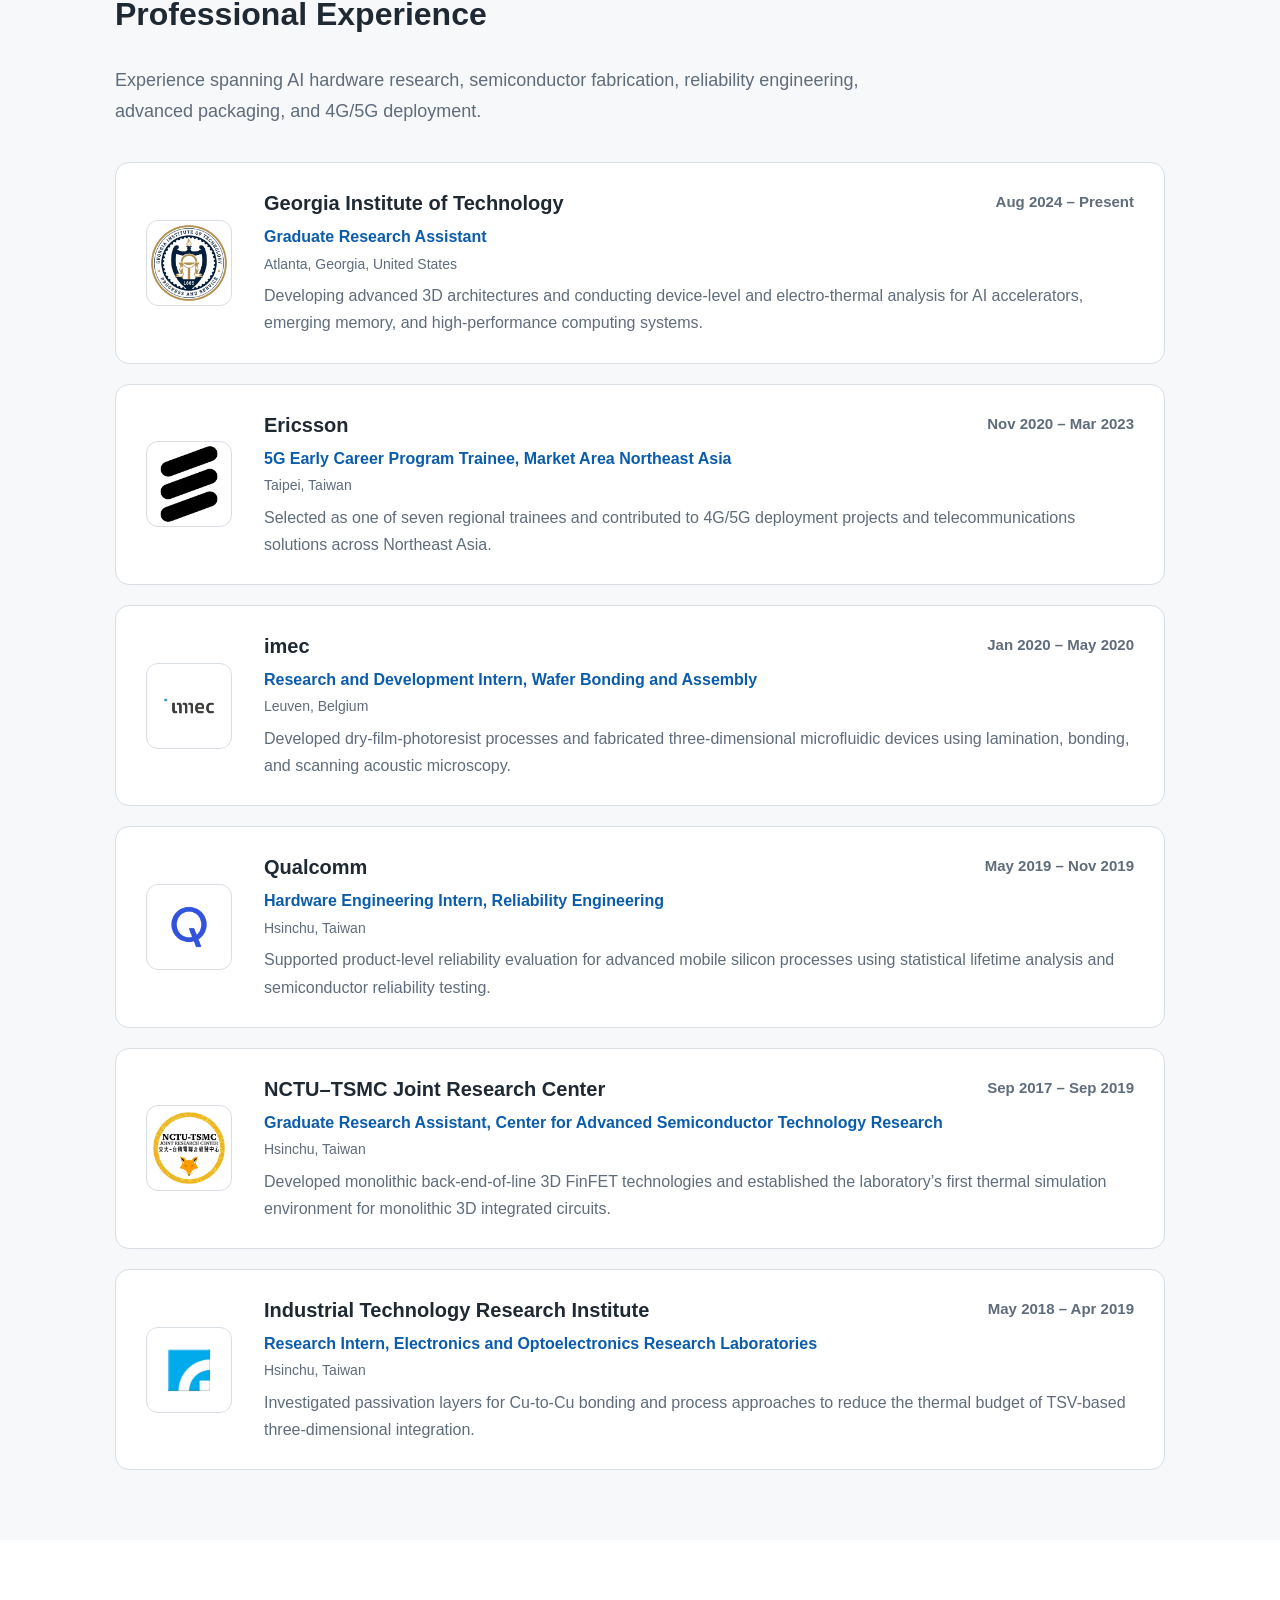
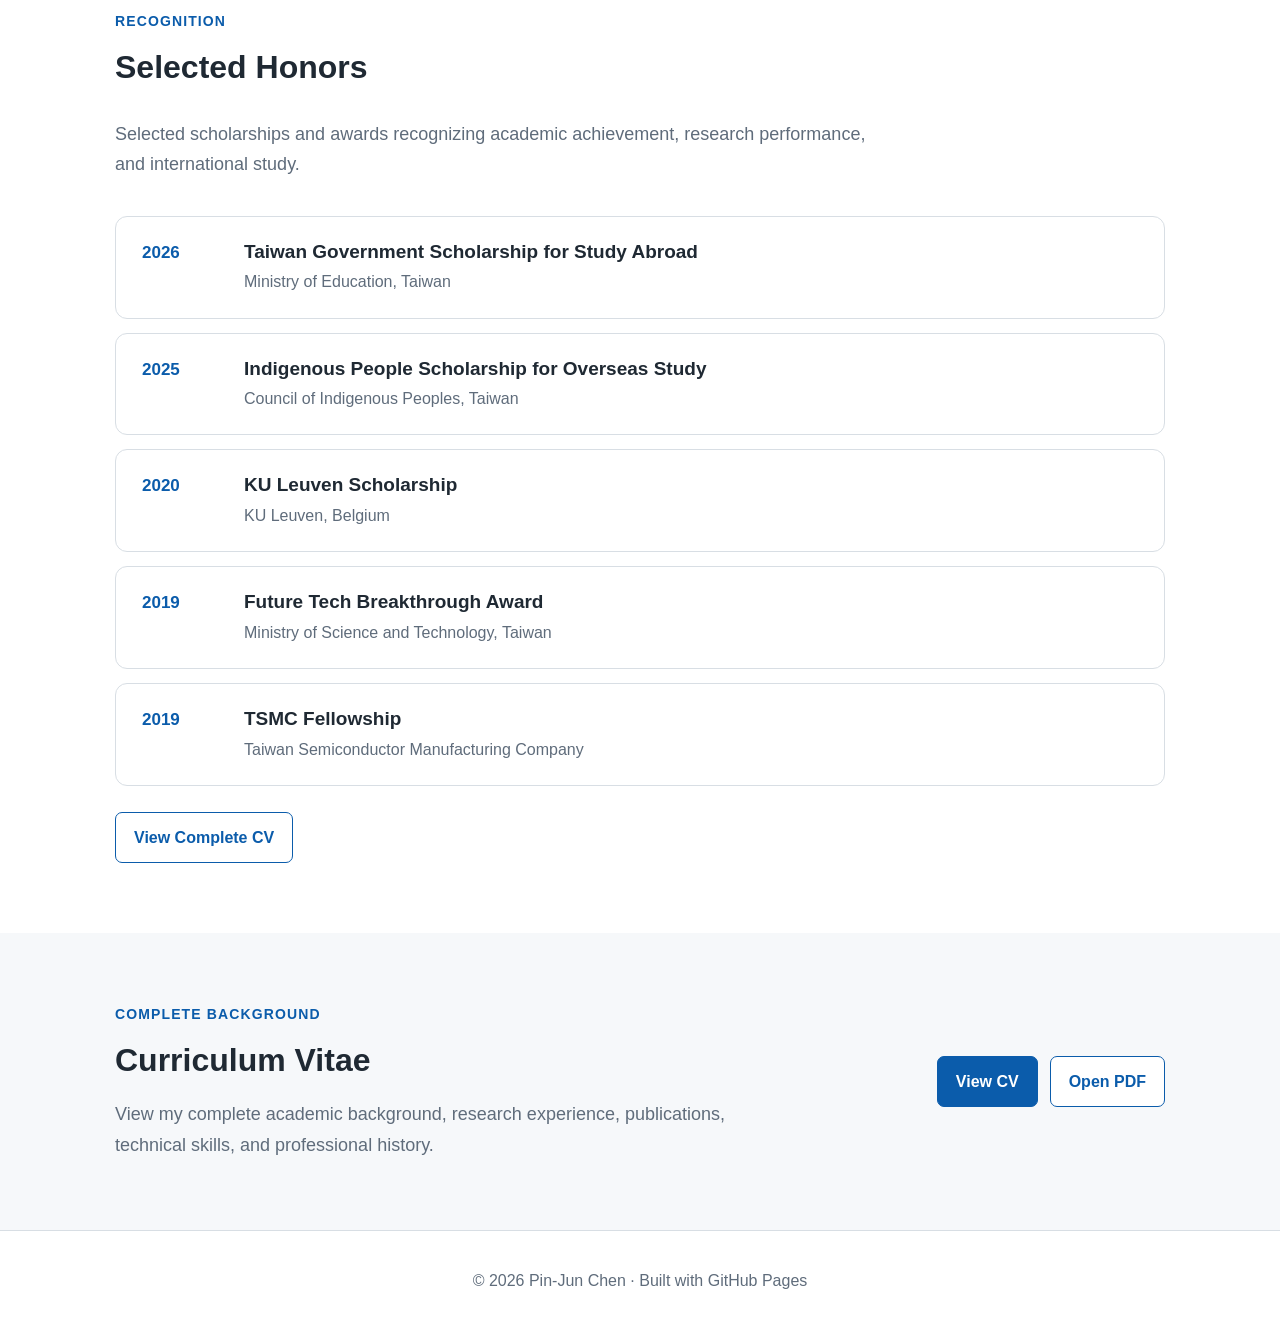
==== commit 0f1ef566: "Specify location for IEEE conference presentation Added location detail for the conference presentat" ====
--- a/index.html
+++ b/index.html
@@ -137,7 +137,8 @@
 
         <p>
           Presented first-author research at the
-          <strong>IEEE Electronic Components and Technology Conference</strong>.
+          <strong>IEEE Electronic Components and Technology Conference</strong>
+          in Orlando, Florida.
         </p>
       </article>
 
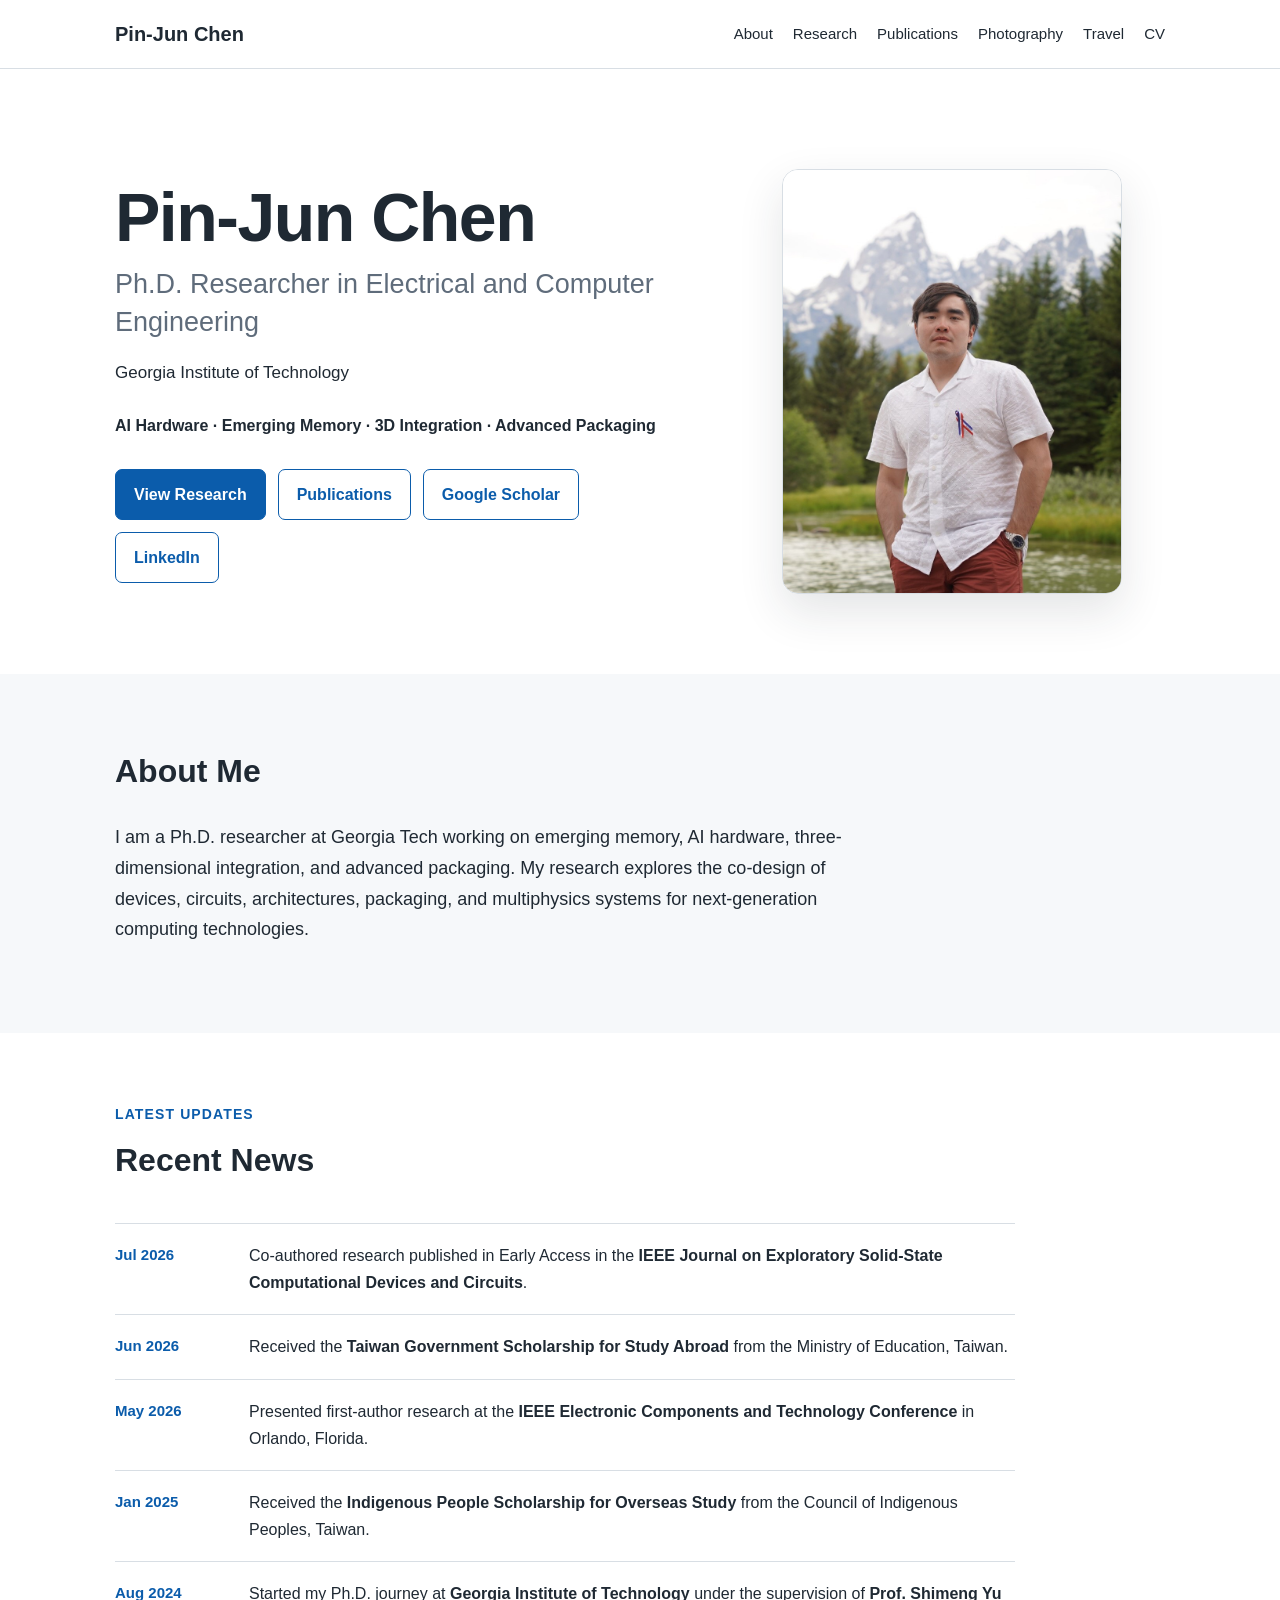
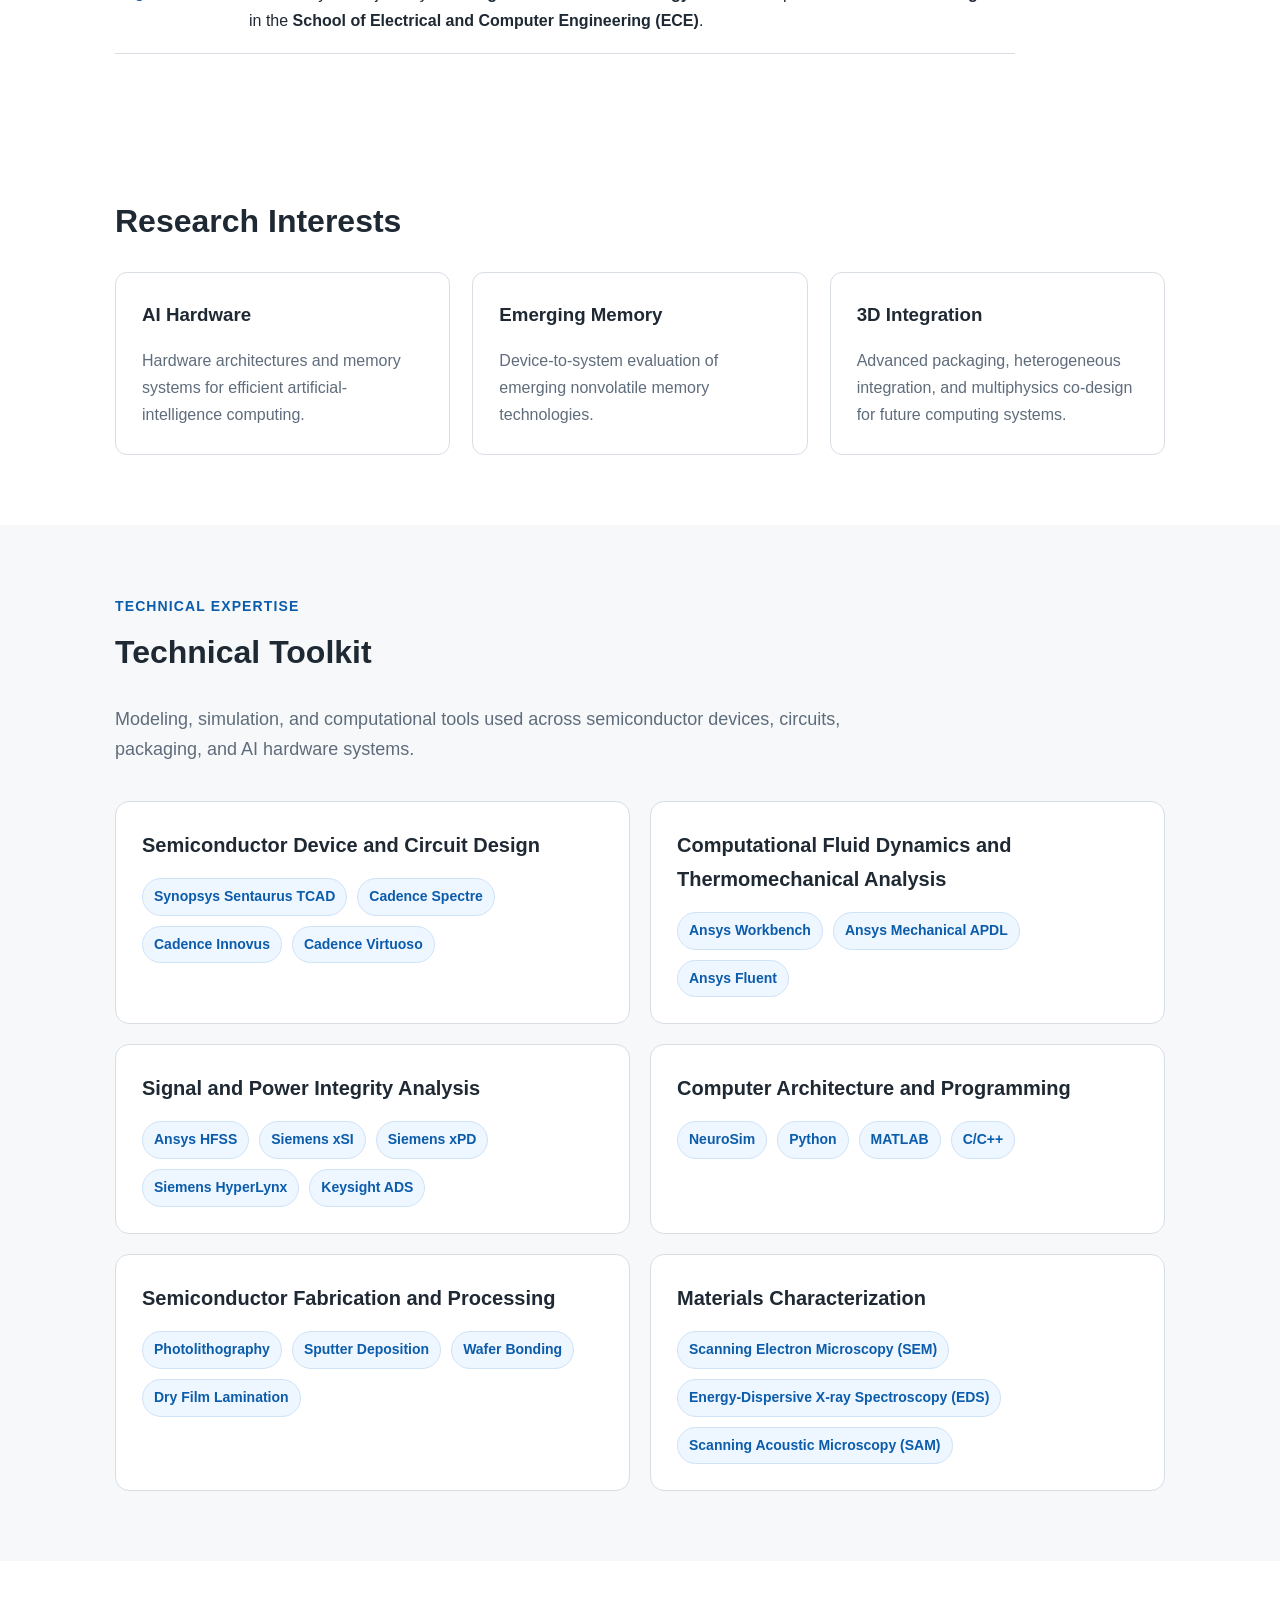
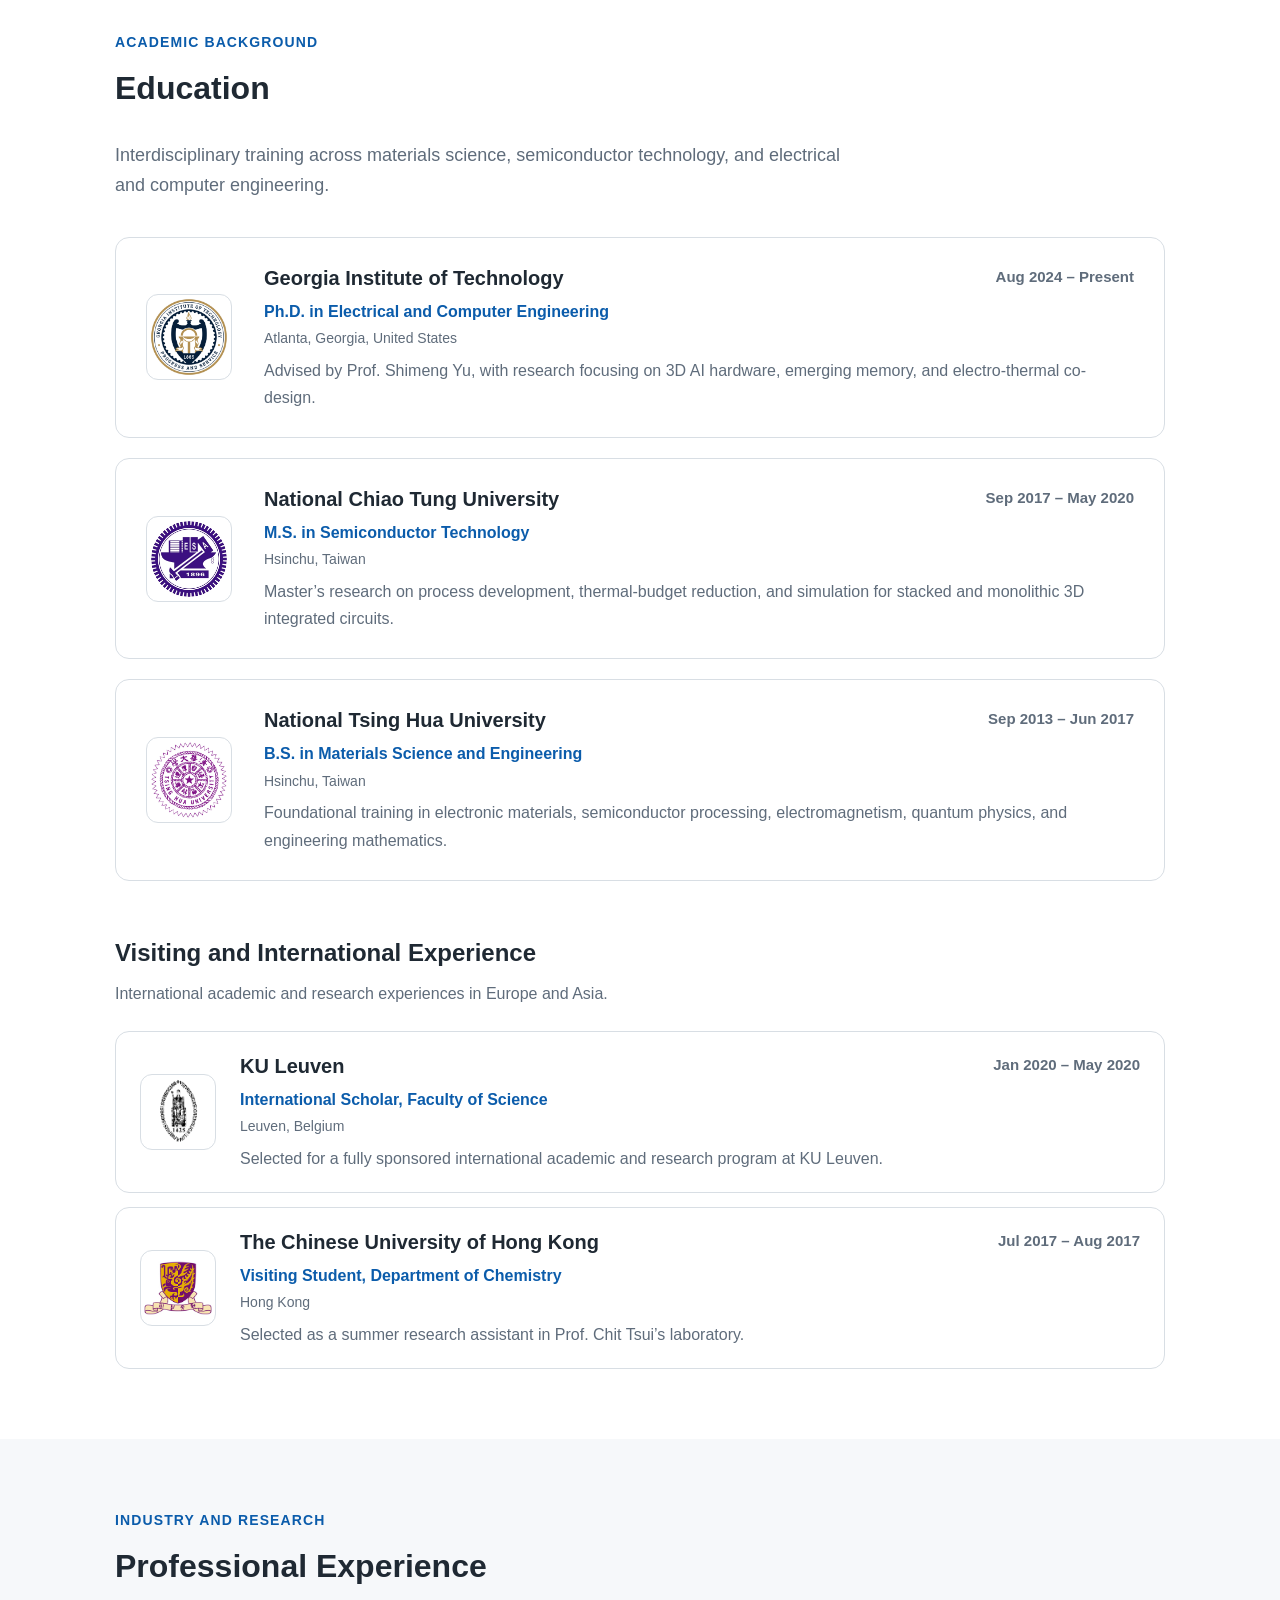
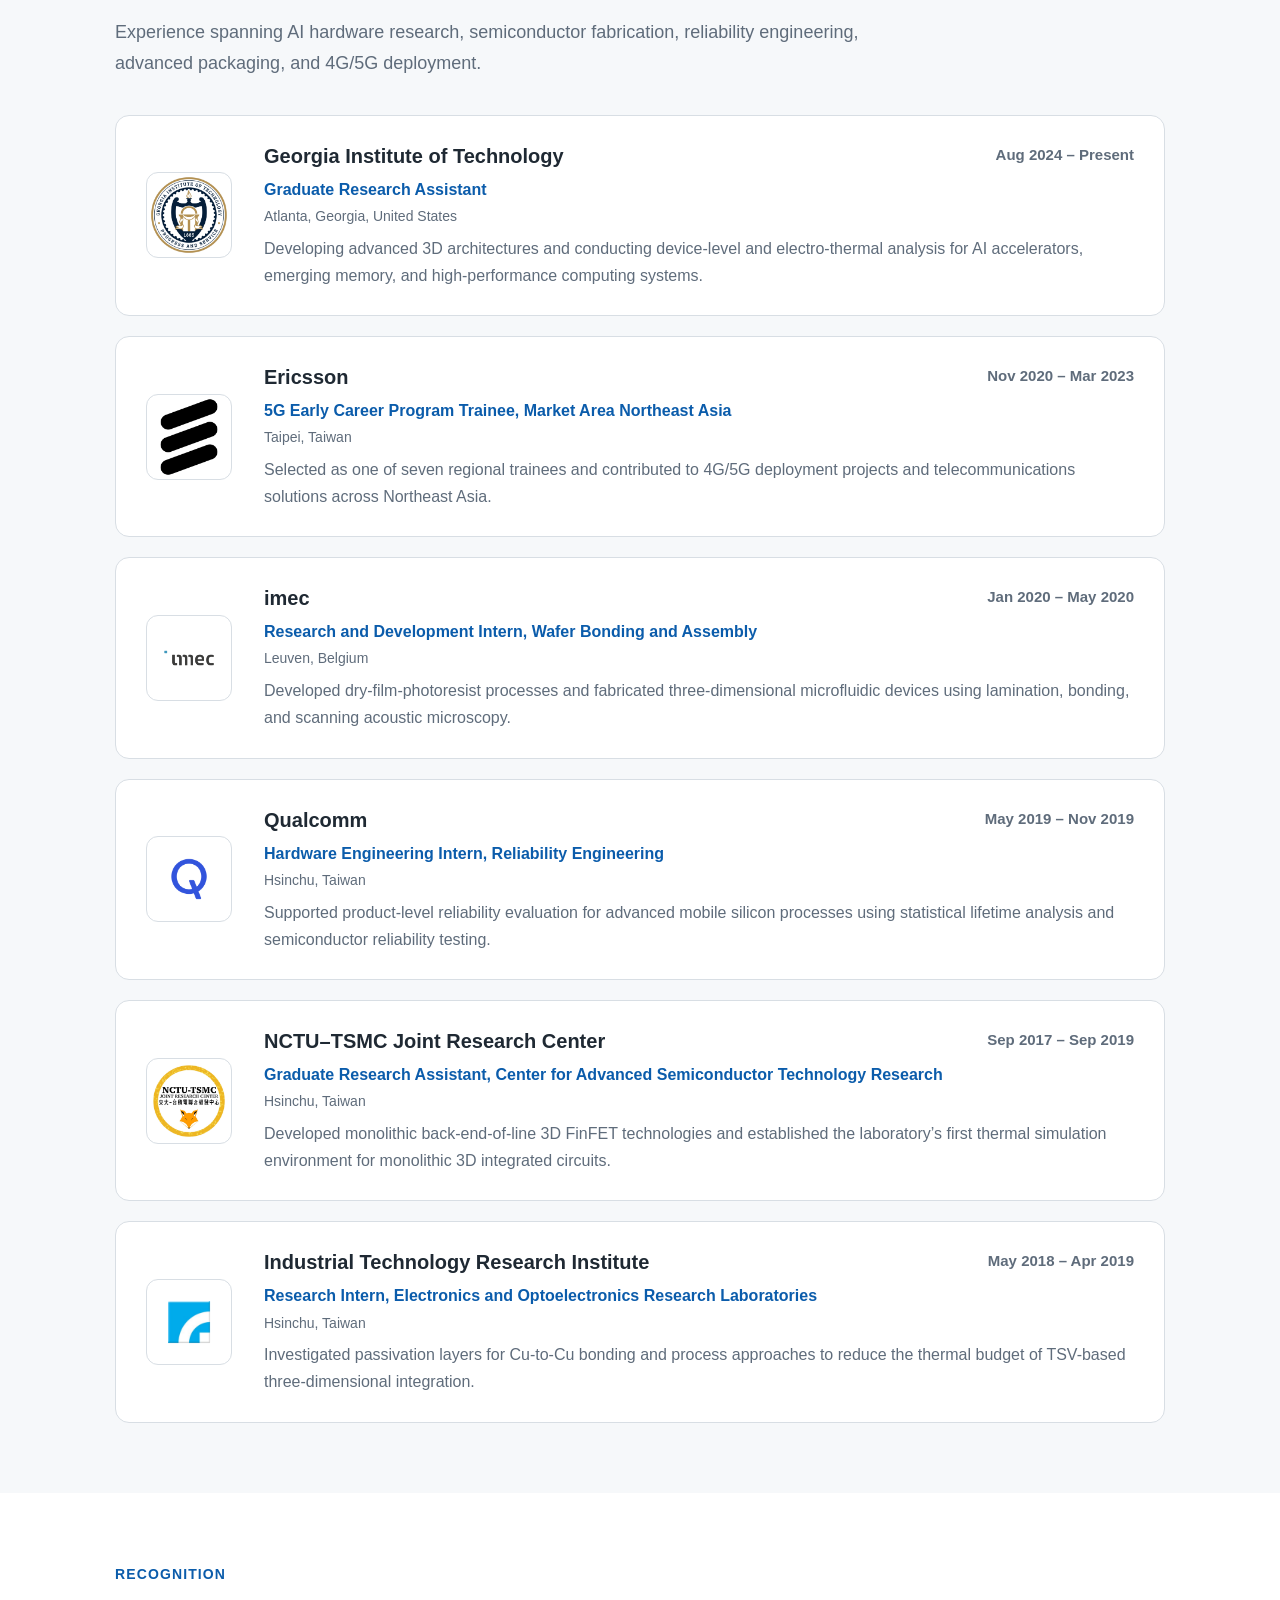
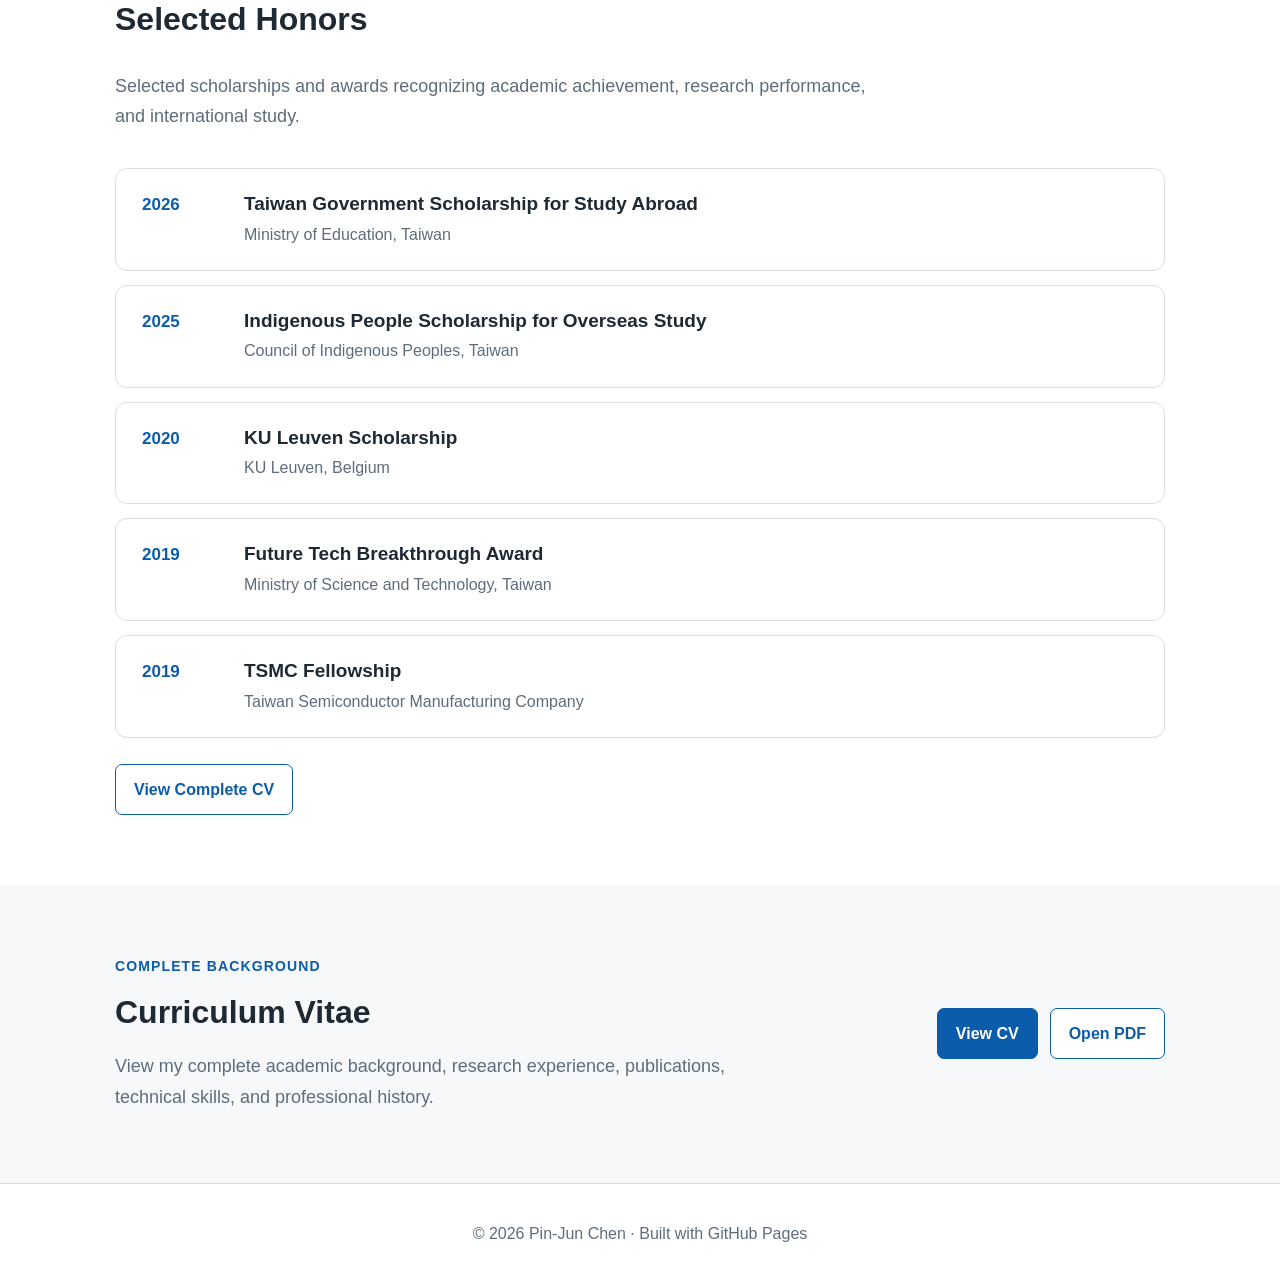
==== commit 1e985927: "Update skill titles and tags in index.html" ====
--- a/index.html
+++ b/index.html
@@ -213,21 +213,23 @@
     <div class="skills-grid">
 
       <article class="skill-group">
-        <h3>Semiconductor Device and Circuit Simulation</h3>
+        <h3>Semiconductor Device and Circuit Design</h3>
 
         <div class="skill-tags">
           <span>Synopsys Sentaurus TCAD</span>
-          <span>Cadence SPICE Modeling</span>
+          <span>Cadence Spectre</span>
+          <span>Cadence Innovus</span>
+          <span>Cadence Virtuoso</span>
         </div>
       </article>
 
       <article class="skill-group">
-        <h3>Computational Fluid Dynamics and Solid Structural Thermal Stress Analysis</h3>
+        <h3>Computational Fluid Dynamics and Thermomechanical Analysis</h3>
 
         <div class="skill-tags">
-          <span>ANSYS Workbench</span>
-          <span>ANSYS Mechanical APDL</span>
-          <span>ANSYS Fluent</span>
+          <span>Ansys Workbench</span>
+          <span>Ansys Mechanical APDL</span>
+          <span>Ansys Fluent</span>
         </div>
       </article>
 
@@ -236,8 +238,7 @@
         
 
         <div class="skill-tags">
-          <span>Cadence Spectre Circuit Simulator</span>
-          <span>ANSYS HFSS</span>
+          <span>Ansys HFSS</span>
           <span>Siemens xSI</span>
           <span>Siemens xPD</span>
           <span>Siemens HyperLynx</span>
@@ -247,7 +248,7 @@
       </article>
 
       <article class="skill-group">
-        <h3>Architecture and Computing</h3>
+        <h3>Computer Architecture and Programming</h3>
 
         <div class="skill-tags">
           <span>NeuroSim</span>
@@ -258,23 +259,23 @@
       </article>
 
       <article class="skill-group">
-        <h3>Semiconductor Fabrication and Process</h3>
+        <h3>Semiconductor Fabrication and Processing</h3>
 
         <div class="skill-tags">
           <span>Photolithography</span>
-          <span>Sputtering</span>
+          <span>Sputter Deposition</span>
           <span>Wafer Bonding</span>
           <span>Dry Film Lamination</span>
         </div>
       </article>
 
       <article class="skill-group">
-        <h3>Material Analysis</h3>
+        <h3>Materials Characterization</h3>
 
         <div class="skill-tags">
-          <span>Scanning Electron Microscope</span>
-          <span>Energy Dispersive Spectroscopy</span>
-          <span>Scanning Acoustic Microscope</span>
+          <span>Scanning Electron Microscopy (SEM)</span>
+          <span>Energy-Dispersive X-ray Spectroscopy (EDS)</span>
+          <span>Scanning Acoustic Microscopy (SAM)</span>
         </div>
       </article>
 
--- a/assets/css/style.css
+++ b/assets/css/style.css
@@ -54,7 +54,7 @@
   backdrop-filter: blur(8px);
 }
 
-nav {
+header nav {
   min-height: 68px;
   display: flex;
   align-items: center;
@@ -646,6 +646,7 @@
   display: grid;
   grid-template-columns: repeat(2, minmax(0, 1fr));
   gap: 28px;
+  align-items: start;
 }
 
 .gallery-card {
@@ -666,7 +667,6 @@
 .gallery-card a {
   display: flex;
   flex-direction: column;
-  height: 100%;
   color: var(--text);
 }
 
@@ -687,15 +687,16 @@
   transform: scale(1.025);
 }
 
-.gallery-card-content p:last-child {
-  margin-top: auto;
-  margin-bottom: 0;
-  padding-top: 6px;
-  color: var(--muted);
+.gallery-card-content {
+  display: flex;
+  flex: 1;
+  flex-direction: column;
+  justify-content: flex-start;
+  padding: 24px 28px 30px;
 }
 
 .gallery-meta {
-  margin: 0 0 5px;
+  margin: 0 0 8px;
   color: var(--accent);
   font-size: 13px;
   font-weight: 700;
@@ -704,7 +705,7 @@
 }
 
 .gallery-card-content h3 {
-  margin: 0 0 9px;
+  margin: 0 0 12px;
   font-size: 23px;
   line-height: 1.35;
 }
@@ -712,6 +713,19 @@
 .gallery-card-content p:last-child {
   margin: 0;
   color: var(--muted);
+  line-height: 1.75;
+}
+
+.gallery-card img.photo-focus-top {
+  object-position: center top;
+}
+
+.gallery-card img.photo-focus-left {
+  object-position: left center;
+}
+
+.gallery-card img.photo-focus-right {
+  object-position: right center;
 }
 
 .region-grid {
@@ -979,6 +993,446 @@
   }
 }
 
+.travel-story-callout {
+  display: grid;
+  grid-template-columns: minmax(0, 1fr) auto;
+  gap: 48px;
+  align-items: center;
+  padding: 38px 42px;
+  background: var(--background);
+  border: 1px solid var(--border);
+  border-radius: 16px;
+  box-shadow: 0 12px 30px rgba(31, 41, 51, 0.06);
+}
+
+.travel-story-callout-content {
+  min-width: 0;
+  max-width: 700px;
+}
+
+.travel-story-callout-content .eyebrow {
+  margin-bottom: 10px;
+}
+
+.travel-story-callout-content h2 {
+  max-width: 620px;
+  margin: 0 0 14px;
+  font-size: clamp(30px, 4vw, 44px);
+  line-height: 1.18;
+  letter-spacing: -0.02em;
+}
+
+.travel-story-callout-content p {
+  max-width: 650px;
+  margin: 0;
+  color: var(--muted);
+  font-size: 17px;
+  line-height: 1.8;
+}
+
+.travel-story-callout-action {
+  display: flex;
+  align-items: center;
+  justify-content: flex-end;
+}
+
+.travel-story-callout-action .button {
+  flex-shrink: 0;
+  padding: 14px 24px;
+  white-space: nowrap;
+}
+
+@media (max-width: 800px) {
+  .travel-story-callout {
+    grid-template-columns: 1fr;
+    gap: 24px;
+    padding: 30px 26px;
+  }
+
+  .travel-story-callout-content h2 {
+    max-width: none;
+    font-size: clamp(29px, 8vw, 40px);
+  }
+
+  .travel-story-callout-content p {
+    max-width: none;
+  }
+
+  .travel-story-callout-action {
+    justify-content: flex-start;
+  }
+}
+
+.gallery-back-link {
+  display: inline-block;
+  margin-bottom: 24px;
+  color: var(--muted);
+  font-size: 15px;
+  font-weight: 600;
+}
+
+.gallery-back-link:hover {
+  color: var(--accent);
+  text-decoration: none;
+}
+
+.photo-series-hero {
+  max-width: 900px;
+  margin: 0 auto 42px;
+}
+
+.photo-series-hero img {
+  display: block;
+  width: 100%;
+  height: 520px;
+  max-width: 100%;
+  object-fit: cover;
+  object-position: center;
+  border-radius: 16px;
+}
+
+.photo-series-hero figcaption {
+  margin-top: 10px;
+  color: var(--muted);
+  font-size: 14px;
+  text-align: center;
+}
+
+.photo-series-hero img.photo-focus-top,
+.photo-gallery-item img.photo-focus-top {
+  object-position: center top;
+}
+
+.photo-series-hero img.photo-focus-bottom,
+.photo-gallery-item img.photo-focus-bottom {
+  object-position: center bottom;
+}
+
+.photo-series-hero img.photo-focus-left,
+.photo-gallery-item img.photo-focus-left {
+  object-position: left center;
+}
+
+.photo-series-hero img.photo-focus-right,
+.photo-gallery-item img.photo-focus-right {
+  object-position: right center;
+}
+
+.photo-gallery-item.show-full img,
+.photo-series-hero.show-full img {
+  width: 100%;
+  height: auto;
+  max-height: 720px;
+  object-fit: contain;
+  object-position: center;
+  background: var(--section-background);
+}
+
+.photo-gallery-item.portrait-photo {
+  max-width: 440px;
+  margin-right: auto;
+  margin-left: auto;
+}
+
+.photo-gallery-item.portrait-photo img {
+  width: 100%;
+  height: auto;
+  max-height: 720px;
+  object-fit: contain;
+  background: var(--section-background);
+}
+
+.gallery-page-intro {
+  max-width: 780px;
+  margin: 0 auto;
+}
+
+.gallery-page-intro p {
+  color: var(--muted);
+  font-size: 18px;
+  line-height: 1.85;
+}
+
+.gallery-page-intro p:first-child {
+  margin-top: 0;
+  color: var(--text);
+  font-size: 20px;
+}
+
+.photo-gallery-grid {
+  display: grid;
+  grid-template-columns: repeat(2, minmax(0, 1fr));
+  gap: 24px;
+  max-width: 900px;
+  margin: 0 auto;
+}
+
+.photo-gallery-item {
+  min-width: 0;
+  margin: 0;
+  overflow: hidden;
+}
+
+.photo-gallery-item.photo-wide {
+  grid-column: 1 / -1;
+}
+
+.photo-gallery-item img {
+  display: block;
+  width: 100%;
+  max-width: 100%;
+  height: 300px;
+  object-fit: cover;
+  object-position: center;
+  border-radius: 12px;
+}
+
+.photo-gallery-item.photo-wide img {
+  height: 480px;
+}
+
+.photo-gallery-item figcaption {
+  margin-top: 8px;
+  color: var(--muted);
+  font-size: 14px;
+}
+
+.gallery-navigation {
+  display: flex;
+  justify-content: space-between;
+  align-items: center;
+  gap: 24px;
+}
+
+@media (max-width: 800px) {
+  .photo-series-hero img {
+    border-radius: 12px;
+  }
+
+  .photo-gallery-grid {
+    grid-template-columns: 1fr;
+  }
+
+  .photo-gallery-item.photo-wide {
+    grid-column: auto;
+  }
+
+  .photo-gallery-item.photo-wide img,
+  .photo-gallery-item img {
+    aspect-ratio: 3 / 2;
+  }
+
+  .gallery-navigation {
+    align-items: flex-start;
+    flex-direction: column;
+    gap: 10px;
+  }
+}
+
+.gallery-breadcrumb {
+  display: flex;
+  flex-wrap: wrap;
+  align-items: center;
+  gap: 8px;
+  margin-bottom: 24px;
+  color: var(--muted);
+  font-size: 15px;
+}
+
+.gallery-breadcrumb a {
+  color: var(--muted);
+  font-weight: 600;
+}
+
+.gallery-breadcrumb a:hover {
+  color: var(--accent);
+  text-decoration: none;
+}
+
+.gallery-breadcrumb span:last-child {
+  color: var(--text);
+  font-weight: 600;
+}
+
+
+.portrait-feature.reverse {
+  grid-template-columns: minmax(0, 1fr) 300px;
+}
+
+.portrait-feature.reverse .portrait-feature-image {
+  order: 2;
+}
+
+.portrait-feature.reverse .portrait-feature-content {
+  order: 1;
+}
+
+
+.portrait-feature.reverse .portrait-feature-image {
+  justify-self: end;
+}
+
+.portrait-feature-image img {
+  display: block;
+  width: 300px;
+  height: 438px;
+  max-width: 100%;
+  object-fit: cover;
+  object-position: center;
+  border-radius: 12px;
+}
+
+.portrait-feature-image figcaption {
+  display: block;
+  margin-top: 8px;
+  color: var(--muted);
+  font-size: 14px;
+  line-height: 1.5;
+}
+
+.portrait-feature-content h3 {
+  margin: 0 0 14px;
+  font-size: 27px;
+  line-height: 1.35;
+}
+
+.portrait-feature-content p:not(.eyebrow) {
+  margin: 0;
+  color: var(--muted);
+  font-size: 17px;
+  line-height: 1.8;
+}
+
+.portrait-section {
+  padding: 64px 0;
+}
+
+.portrait-story {
+  display: grid;
+  grid-template-columns: minmax(260px, 340px) minmax(0, 1fr);
+  gap: 56px;
+  align-items: start;
+  max-width: 920px;
+  margin: 0 auto;
+}
+
+.portrait-story-image {
+  width: 100%;
+  margin: 0;
+}
+
+.portrait-story-image img {
+  display: block;
+  width: 100%;
+  aspect-ratio: 2 / 3;
+  object-fit: cover;
+  object-position: center;
+  border-radius: 12px;
+}
+
+.portrait-story-image figcaption {
+  margin-top: 9px;
+  color: var(--muted);
+  font-size: 14px;
+  line-height: 1.5;
+}
+
+.portrait-story-content {
+  padding-top: 8px;
+}
+
+.portrait-story-content .eyebrow {
+  margin-bottom: 10px;
+}
+
+.portrait-story-content h2 {
+  margin: 0 0 18px;
+  font-size: clamp(32px, 4vw, 44px);
+  line-height: 1.2;
+  letter-spacing: -0.02em;
+}
+
+.portrait-story-lead {
+  max-width: 600px;
+  margin: 0;
+  color: var(--muted);
+  font-size: 19px;
+  line-height: 1.8;
+}
+
+.portrait-story-divider {
+  width: 52px;
+  height: 2px;
+  margin: 28px 0;
+  background: var(--accent);
+}
+
+.portrait-story-content h3 {
+  margin: 0 0 12px;
+  font-size: 25px;
+  line-height: 1.35;
+}
+
+.portrait-story-content p:not(.eyebrow):not(.portrait-story-lead) {
+  max-width: 580px;
+  margin: 0;
+  color: var(--muted);
+  font-size: 17px;
+  line-height: 1.85;
+}
+
+@media (max-width: 800px) {
+  .portrait-section {
+    padding: 50px 0;
+  }
+
+  .portrait-story {
+    grid-template-columns: 1fr;
+    gap: 30px;
+  }
+
+  .portrait-story-image {
+    width: min(100%, 320px);
+    margin: 0 auto;
+  }
+
+  .portrait-story-content {
+    padding-top: 0;
+  }
+
+  .portrait-story-content h2 {
+    font-size: clamp(30px, 8vw, 40px);
+  }
+}
+
+@media (max-width: 800px) {
+  .portrait-feature,
+  .portrait-feature.reverse {
+    grid-template-columns: 1fr;
+    gap: 24px;
+  }
+
+  .portrait-feature-image,
+  .portrait-feature.reverse .portrait-feature-image {
+    order: initial;
+    width: min(100%, 300px);
+    justify-self: center;
+  }
+
+  .portrait-feature-image img {
+    width: 100%;
+    height: auto;
+    aspect-ratio: 300 / 438;
+  }
+
+  .portrait-feature-content,
+  .portrait-feature.reverse .portrait-feature-content {
+    order: initial;
+    max-width: 600px;
+    margin: 0 auto;
+  }
+}
+
 footer {
   padding: 36px 0;
   color: var(--muted);
@@ -987,13 +1441,12 @@
 }
 
 @media (max-width: 800px) {
-  nav {
+  header nav {
     padding: 14px 0;
     align-items: flex-start;
     flex-direction: column;
     gap: 10px;
   }
-
   .nav-links {
     gap: 12px 16px;
   }
@@ -1041,3 +1494,175 @@
     white-space: normal;
   }
 }
+
+@media (max-width: 800px) {
+  .photo-series-hero img {
+    height: 360px;
+    border-radius: 12px;
+  }
+
+  .photo-gallery-grid {
+    grid-template-columns: 1fr;
+  }
+
+  .photo-gallery-item.photo-wide {
+    grid-column: auto;
+  }
+
+  .photo-gallery-item img,
+  .photo-gallery-item.photo-wide img {
+    height: 280px;
+  }
+}
+
+@media (max-width: 500px) {
+  .photo-series-hero img {
+    height: 280px;
+  }
+
+  .photo-gallery-item img,
+  .photo-gallery-item.photo-wide img {
+    height: 230px;
+  }
+}
+
+@media (max-width: 800px) {
+  .photo-gallery-item.show-full img,
+  .photo-series-hero.show-full img {
+    height: auto;
+    max-height: none;
+  }
+}
+/* ========================================
+   Full-screen photography lightbox
+   ======================================== */
+
+.lightbox-enabled {
+  cursor: zoom-in;
+}
+
+.image-lightbox {
+  position: fixed;
+  inset: 0;
+  z-index: 99999;
+
+  display: none;
+  align-items: center;
+  justify-content: center;
+
+  width: 100vw;
+  height: 100vh;
+  height: 100dvh;
+
+  margin: 0;
+  padding: 56px 32px 28px;
+
+  background: rgba(5, 9, 14, 0.96);
+  overflow: hidden;
+}
+
+.image-lightbox.is-open {
+  display: flex;
+}
+
+.lightbox-content {
+  display: flex;
+  flex-direction: column;
+  align-items: center;
+  justify-content: center;
+
+  width: auto;
+  max-width: 94vw;
+  max-height: 92vh;
+}
+
+.lightbox-content img {
+  display: block;
+
+  width: auto !important;
+  height: auto !important;
+
+  max-width: 94vw !important;
+  max-height: 84vh !important;
+
+  object-fit: contain !important;
+  object-position: center !important;
+
+  border-radius: 6px;
+  box-shadow: 0 24px 80px rgba(0, 0, 0, 0.55);
+}
+
+.lightbox-caption {
+  max-width: 800px;
+  margin: 14px auto 0;
+
+  color: rgba(255, 255, 255, 0.82);
+  font-size: 14px;
+  line-height: 1.6;
+  text-align: center;
+}
+
+.lightbox-caption:empty {
+  display: none;
+}
+
+.lightbox-close {
+  position: fixed;
+  top: 18px;
+  right: 22px;
+  z-index: 100000;
+
+  display: flex;
+  align-items: center;
+  justify-content: center;
+
+  width: 46px;
+  height: 46px;
+  padding: 0;
+
+  color: white;
+  background: rgba(255, 255, 255, 0.12);
+  border: 1px solid rgba(255, 255, 255, 0.35);
+  border-radius: 50%;
+
+  font-family: inherit;
+  font-size: 31px;
+  font-weight: 300;
+  line-height: 1;
+
+  cursor: pointer;
+  transition:
+    background-color 0.2s ease,
+    transform 0.2s ease;
+}
+
+.lightbox-close:hover {
+  background: rgba(255, 255, 255, 0.24);
+  transform: scale(1.05);
+}
+
+body.lightbox-open {
+  overflow: hidden;
+}
+
+@media (max-width: 650px) {
+  .image-lightbox {
+    padding: 58px 12px 22px;
+  }
+
+  .lightbox-content img {
+    max-width: 96vw !important;
+    max-height: 80vh !important;
+  }
+
+  .lightbox-close {
+    top: 10px;
+    right: 10px;
+    width: 42px;
+    height: 42px;
+  }
+
+  .lightbox-caption {
+    padding: 0 12px;
+  }
+}
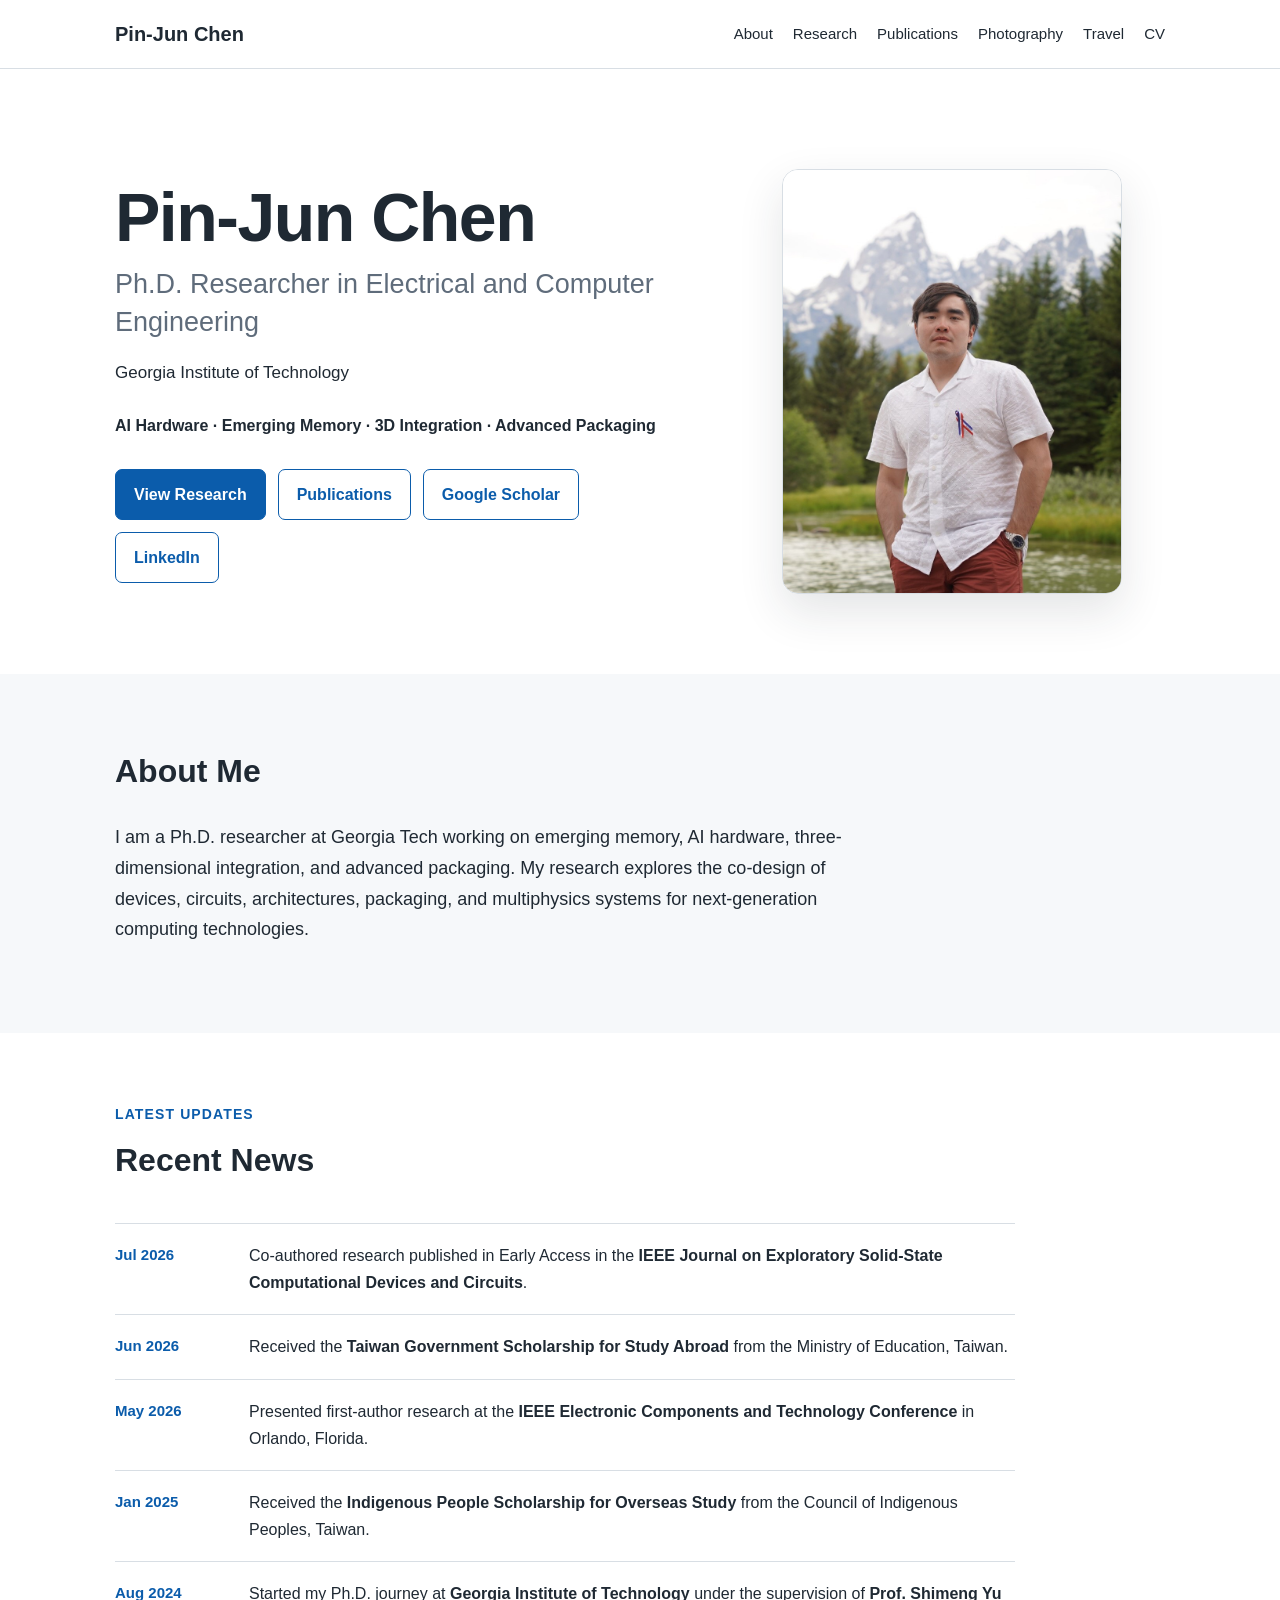
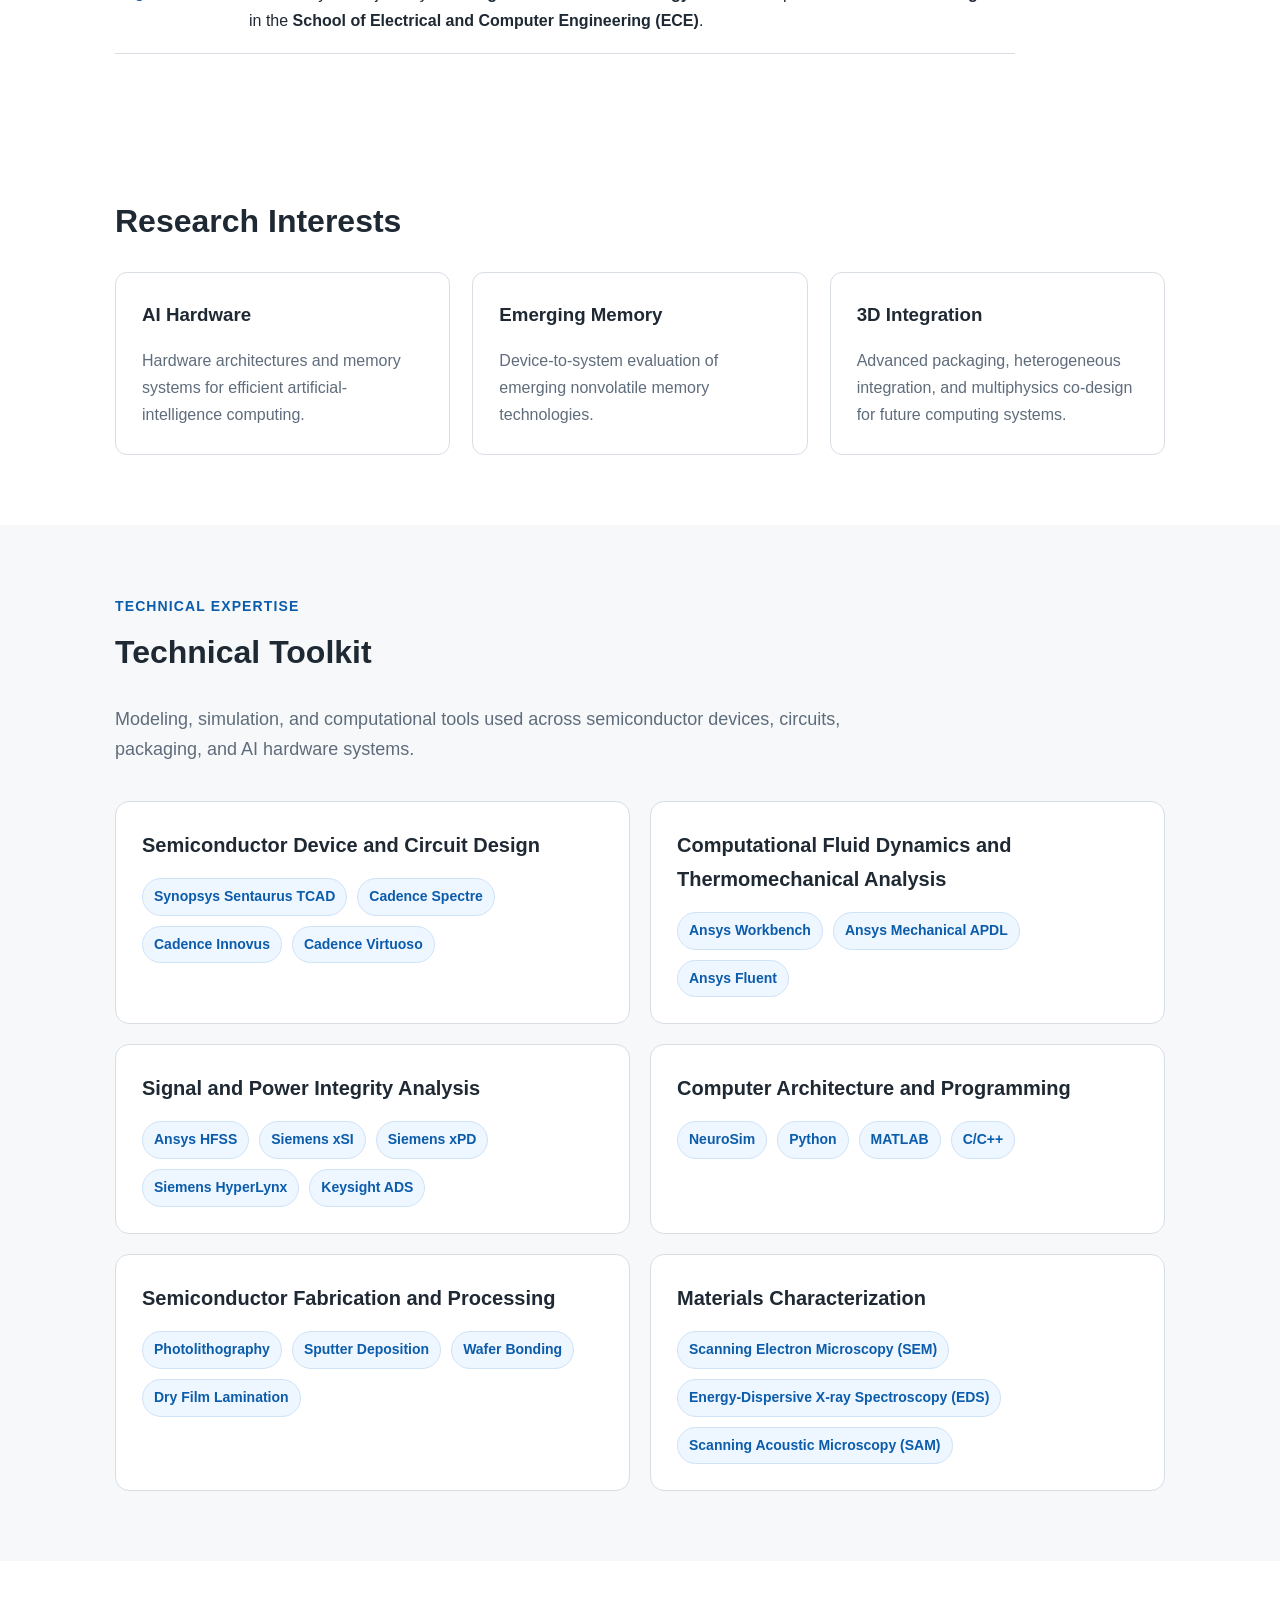
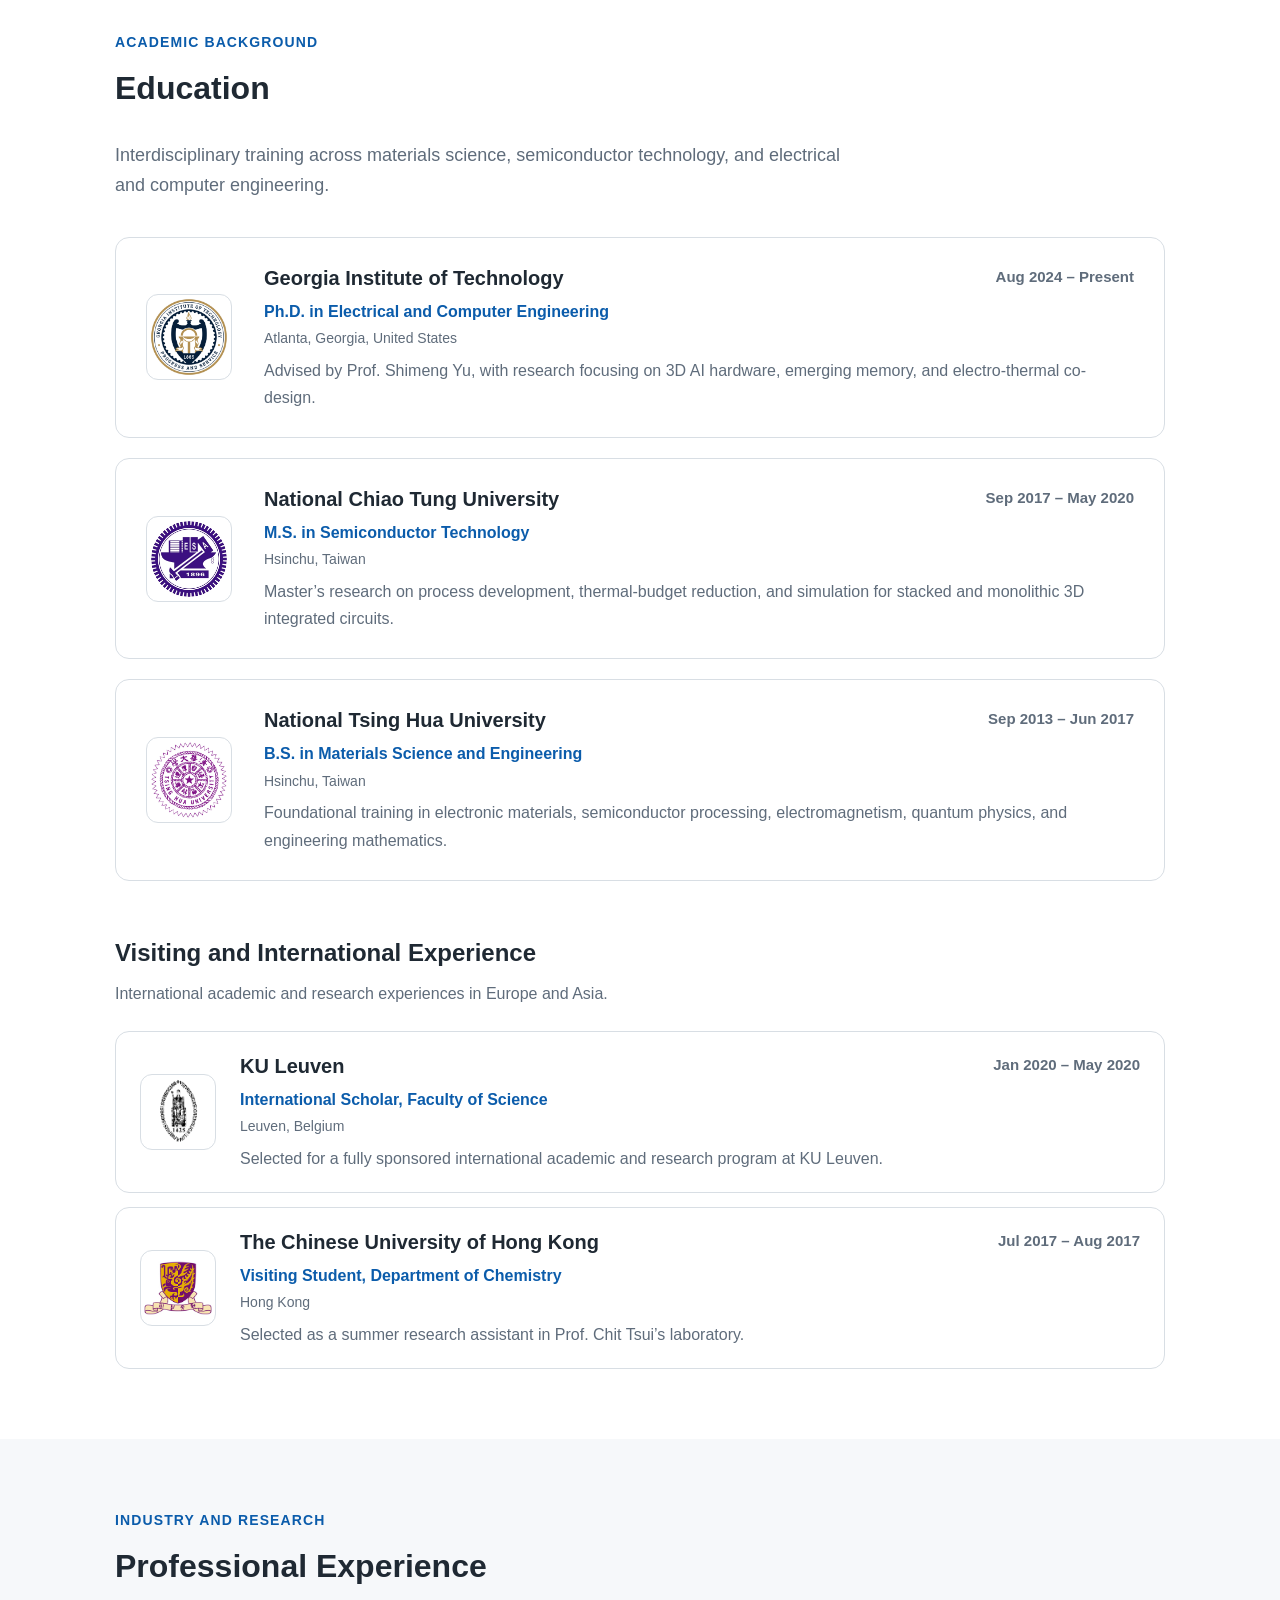
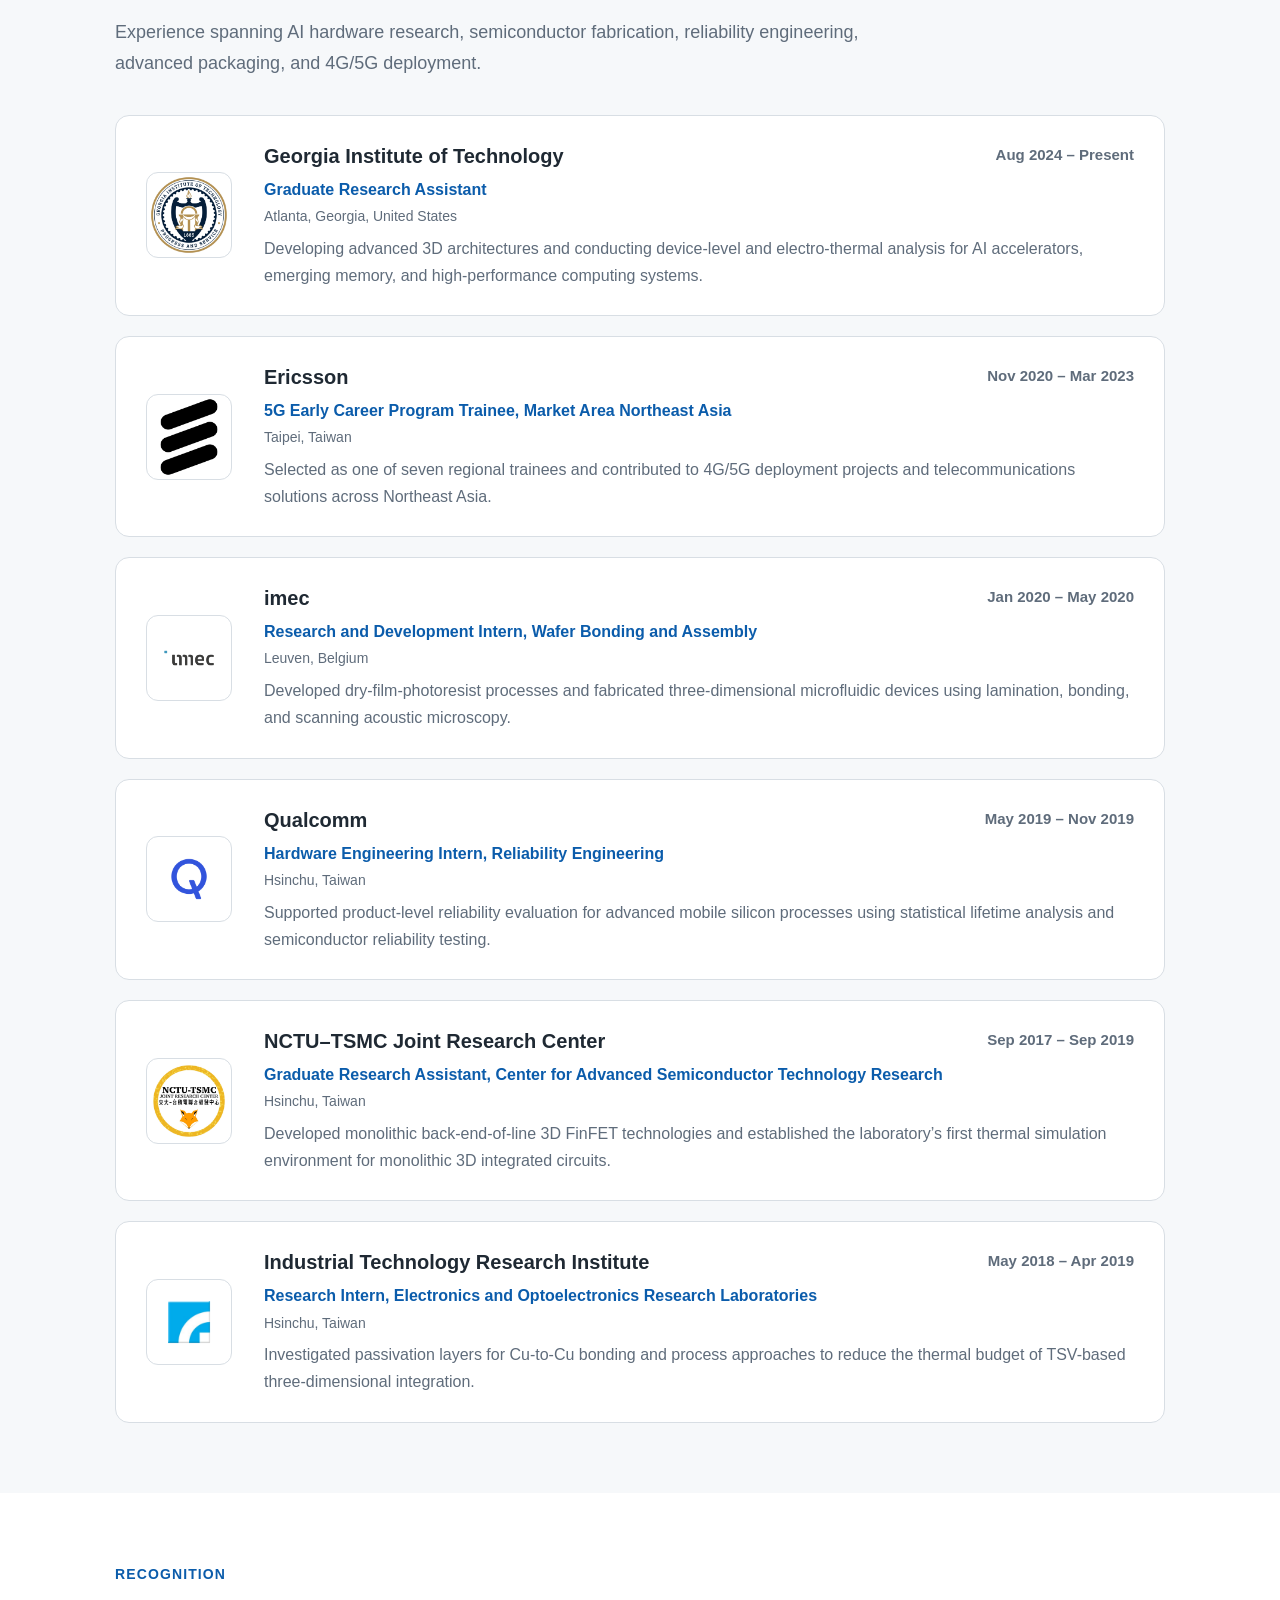
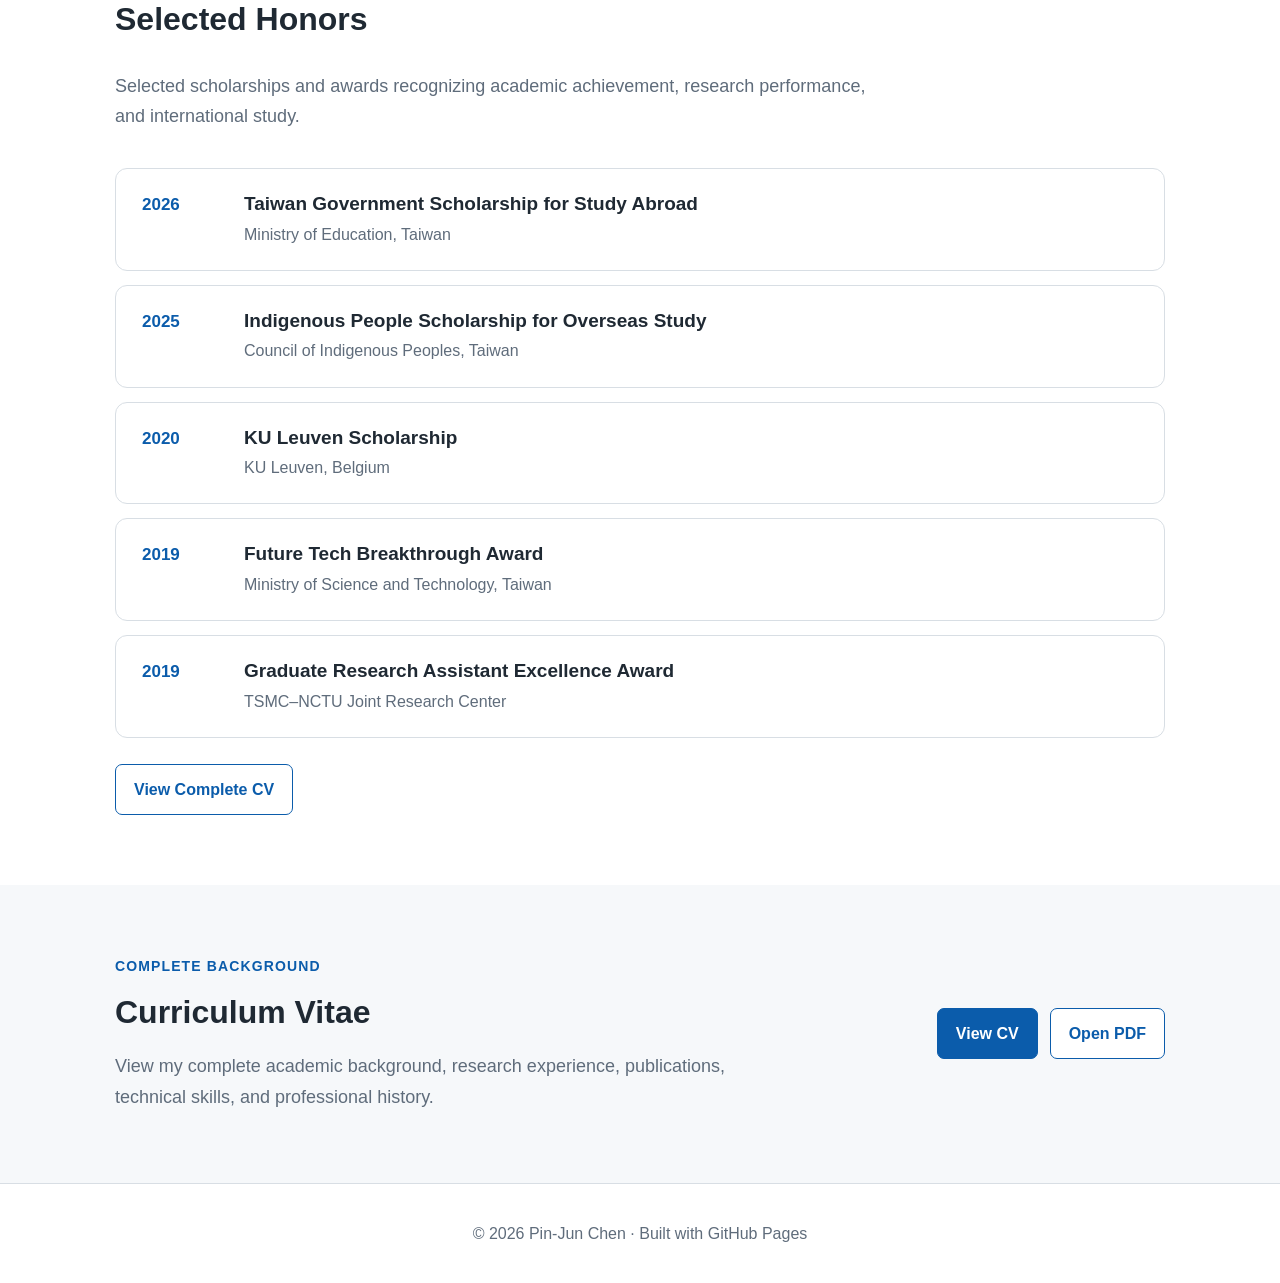
==== commit eaab0189: "Update award details in index.html" ====
--- a/index.html
+++ b/index.html
@@ -704,10 +704,10 @@
         <span class="honor-year">2019</span>
 
         <div>
-          <h3>TSMC Fellowship</h3>
+          <h3>Graduate Research Assistant Excellence Award</h3>
 
           <p>
-            Taiwan Semiconductor Manufacturing Company
+            TSMC–NCTU Joint Research Center
           </p>
         </div>
       </article>
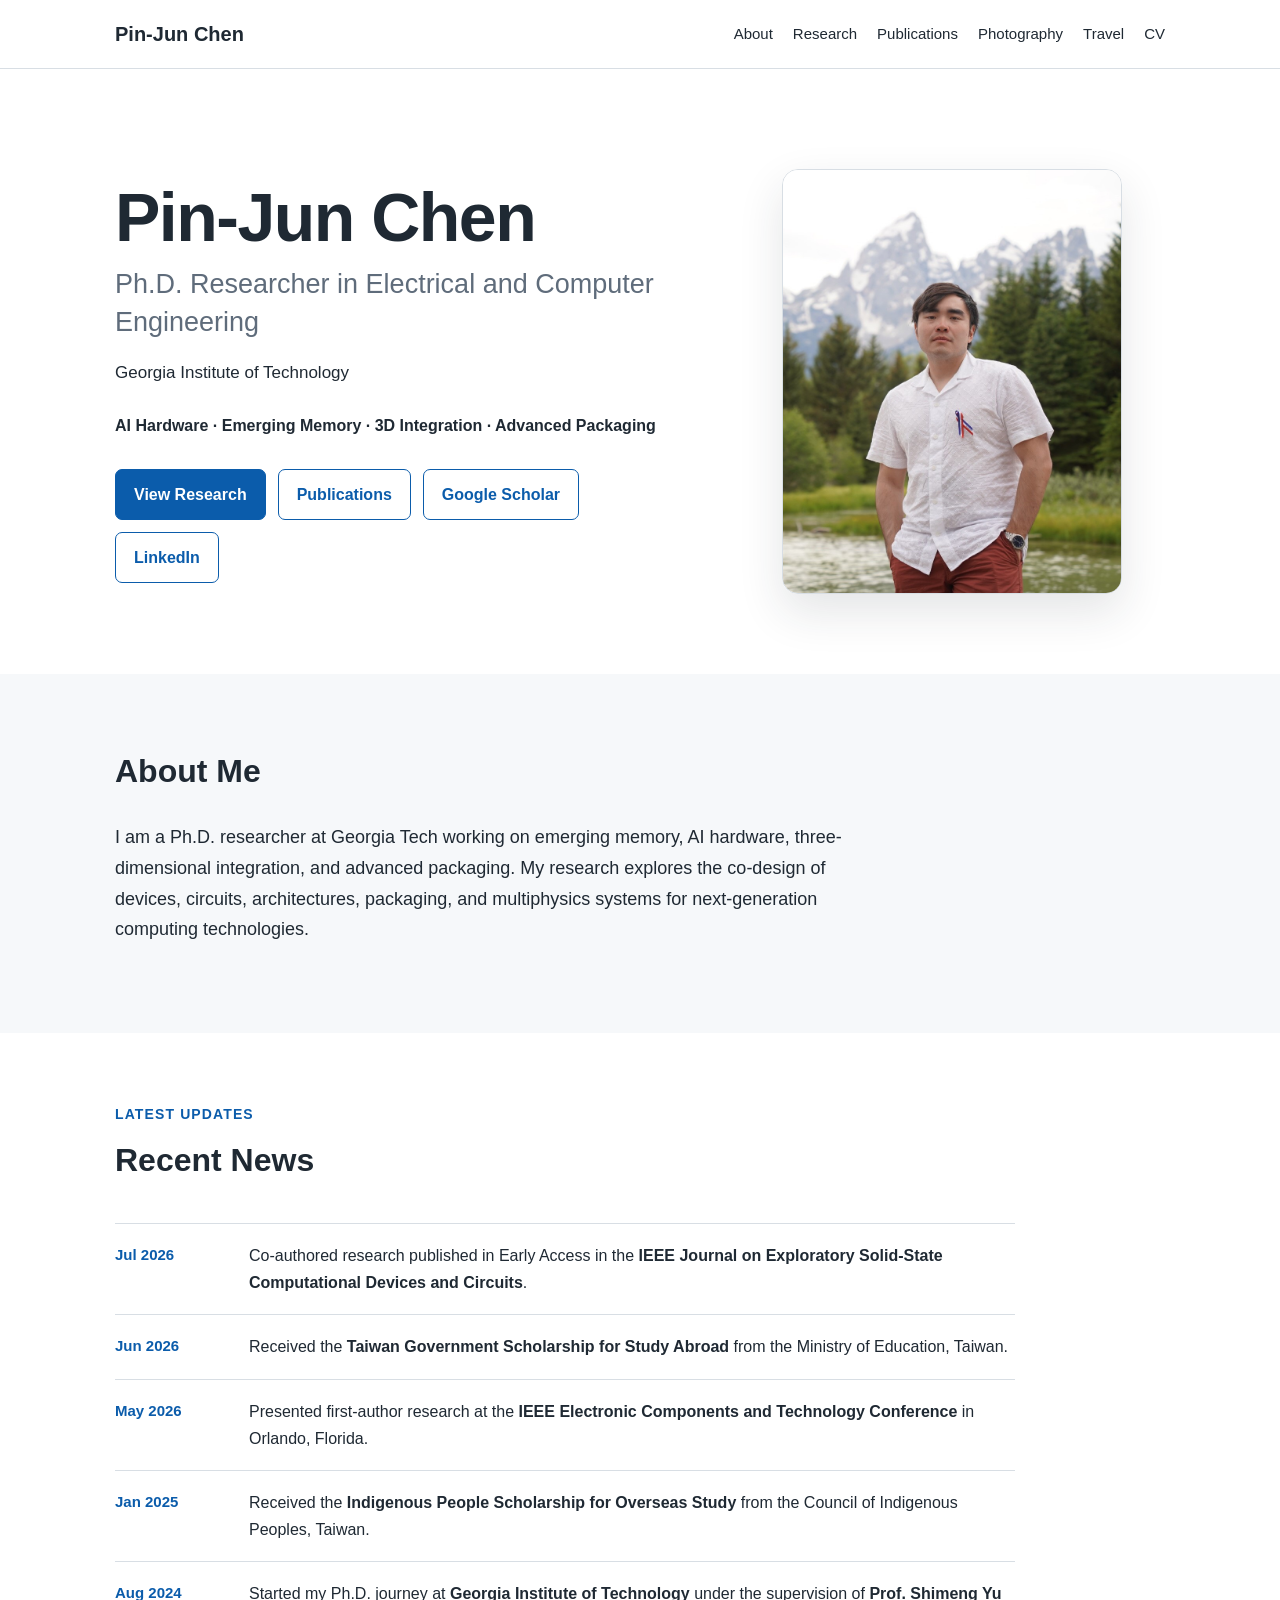
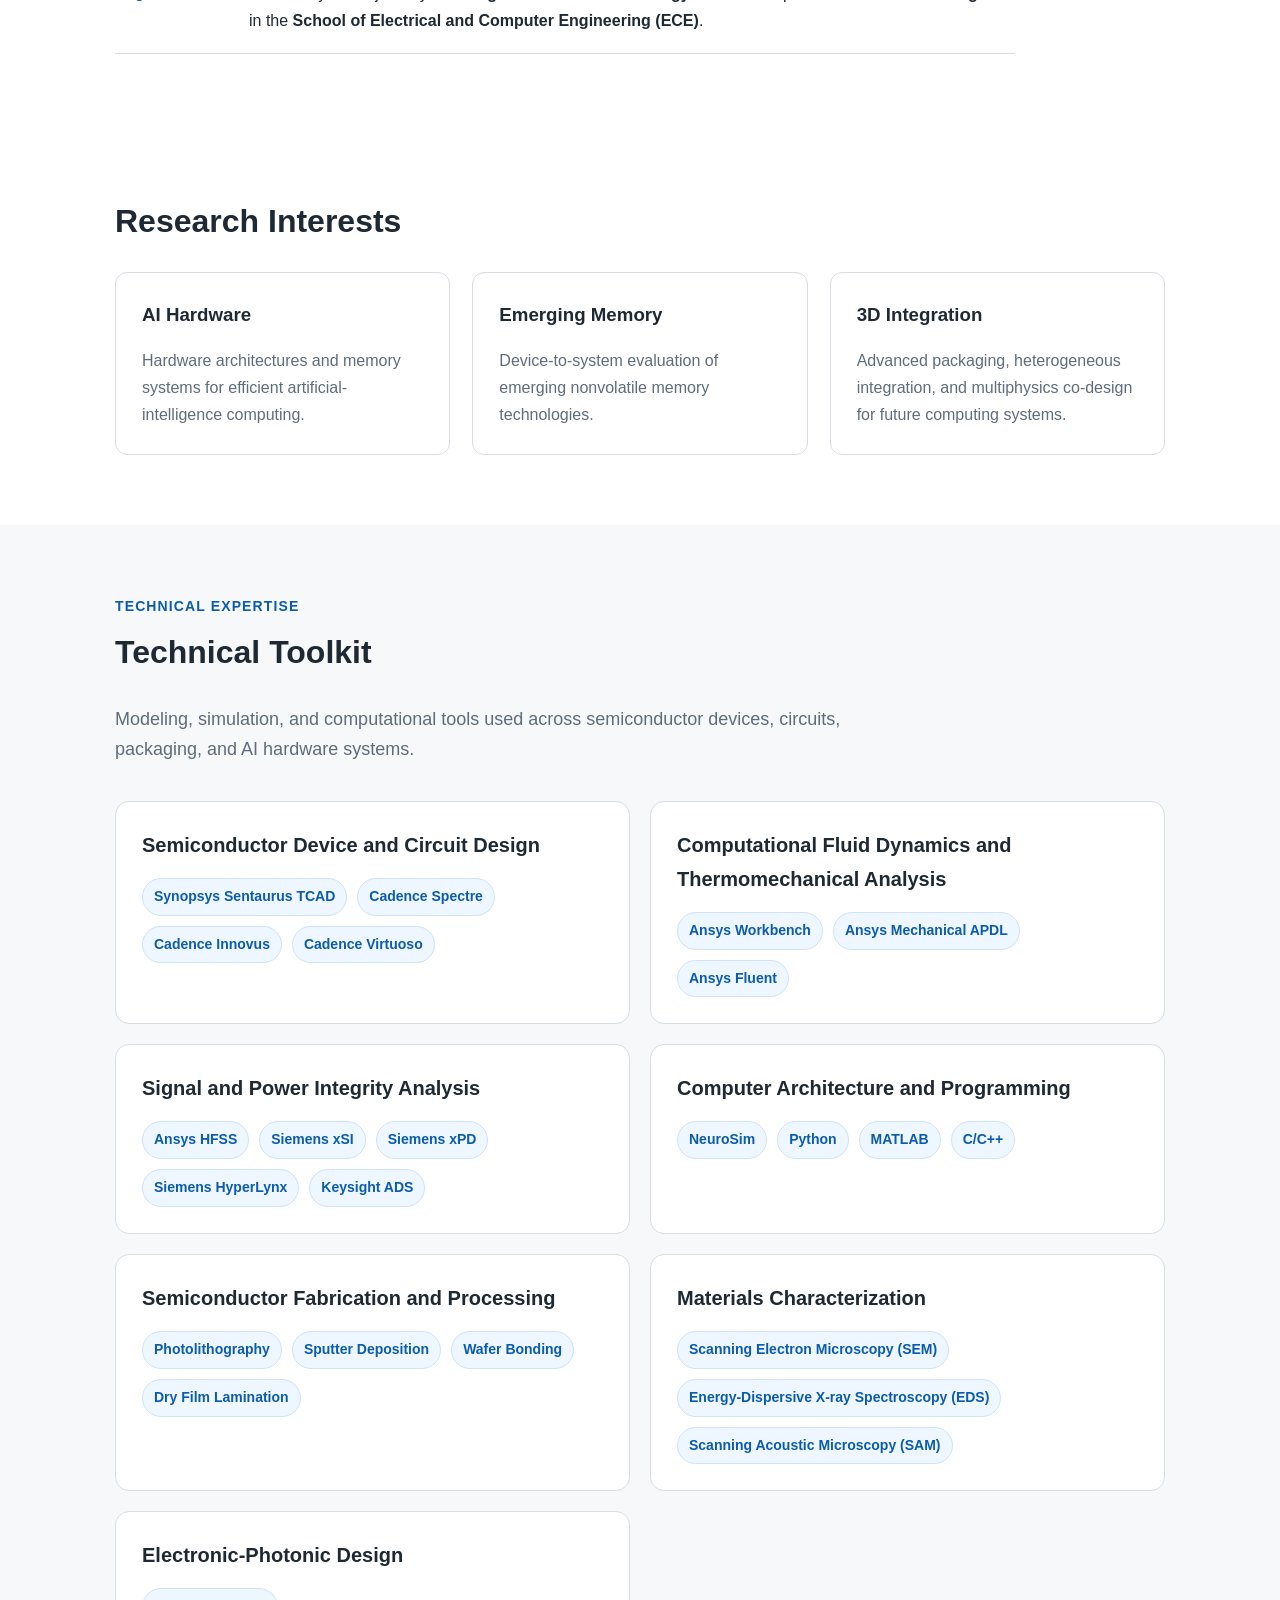
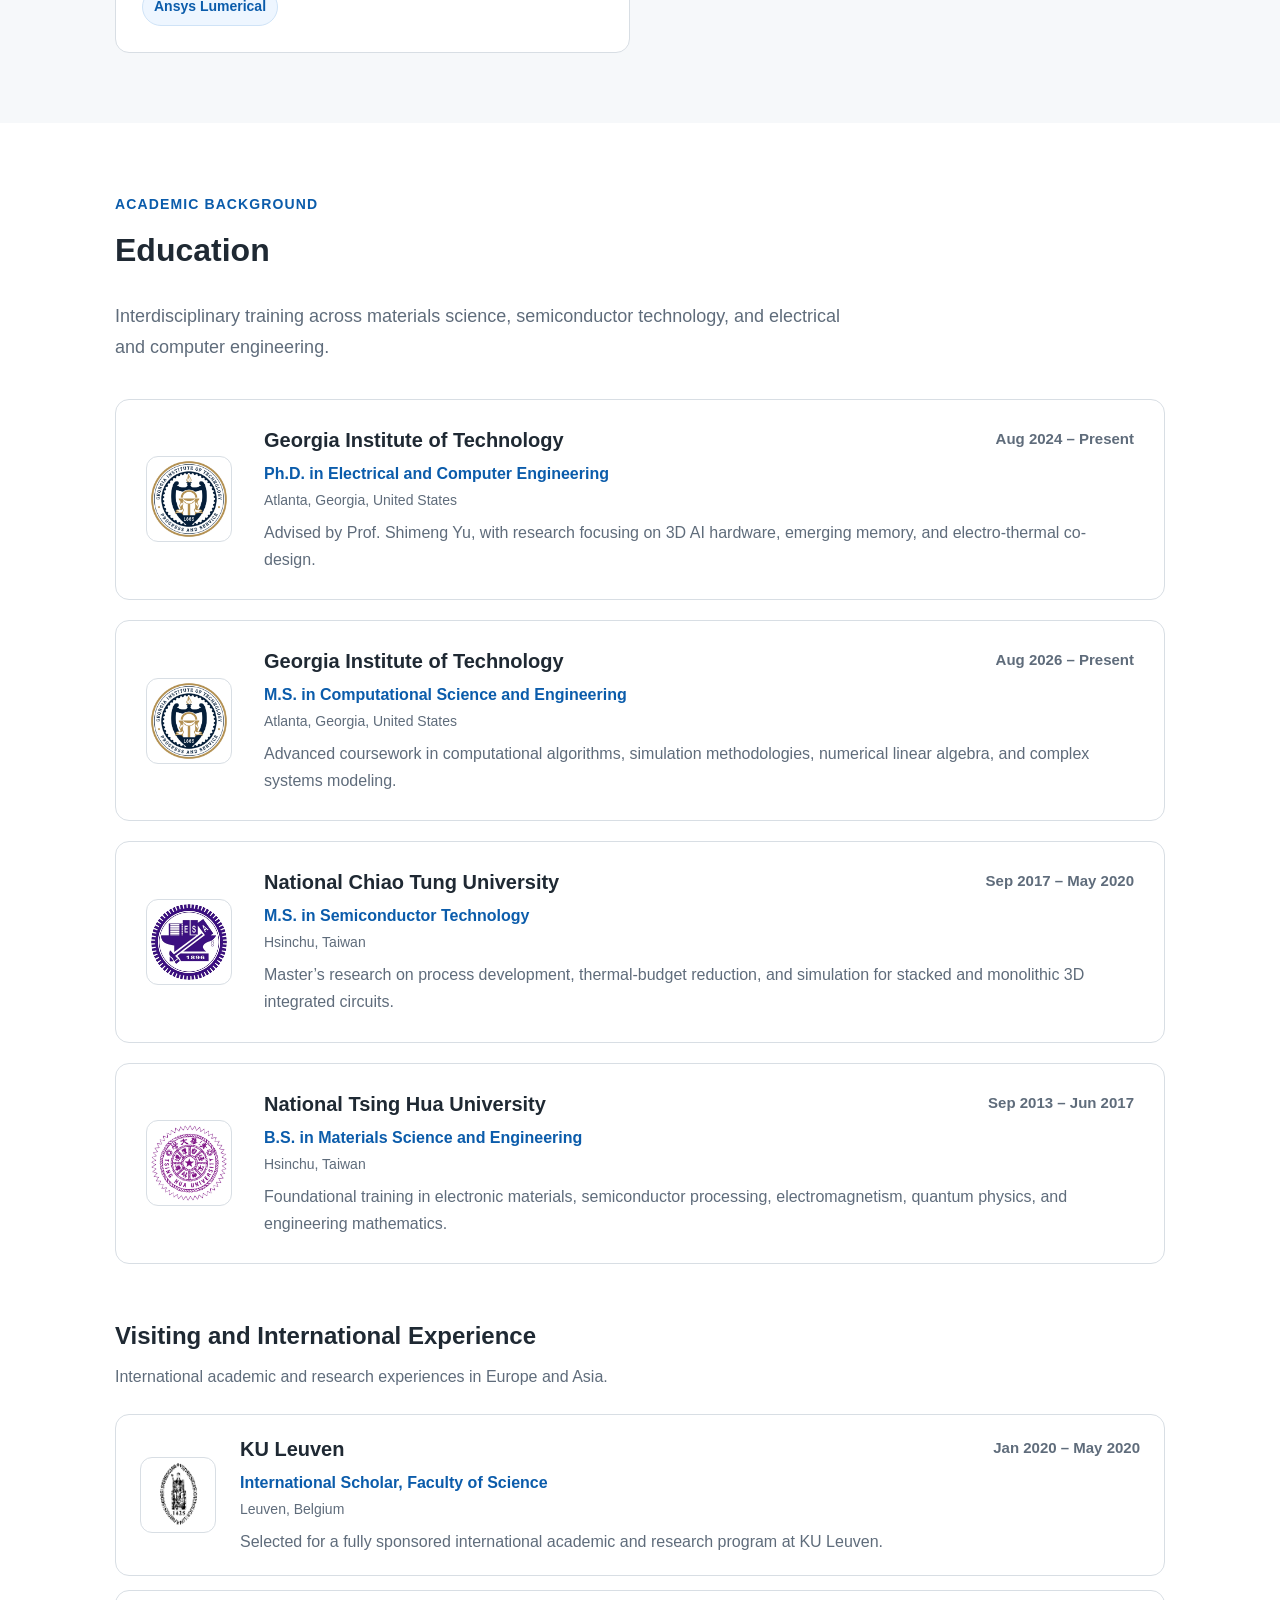
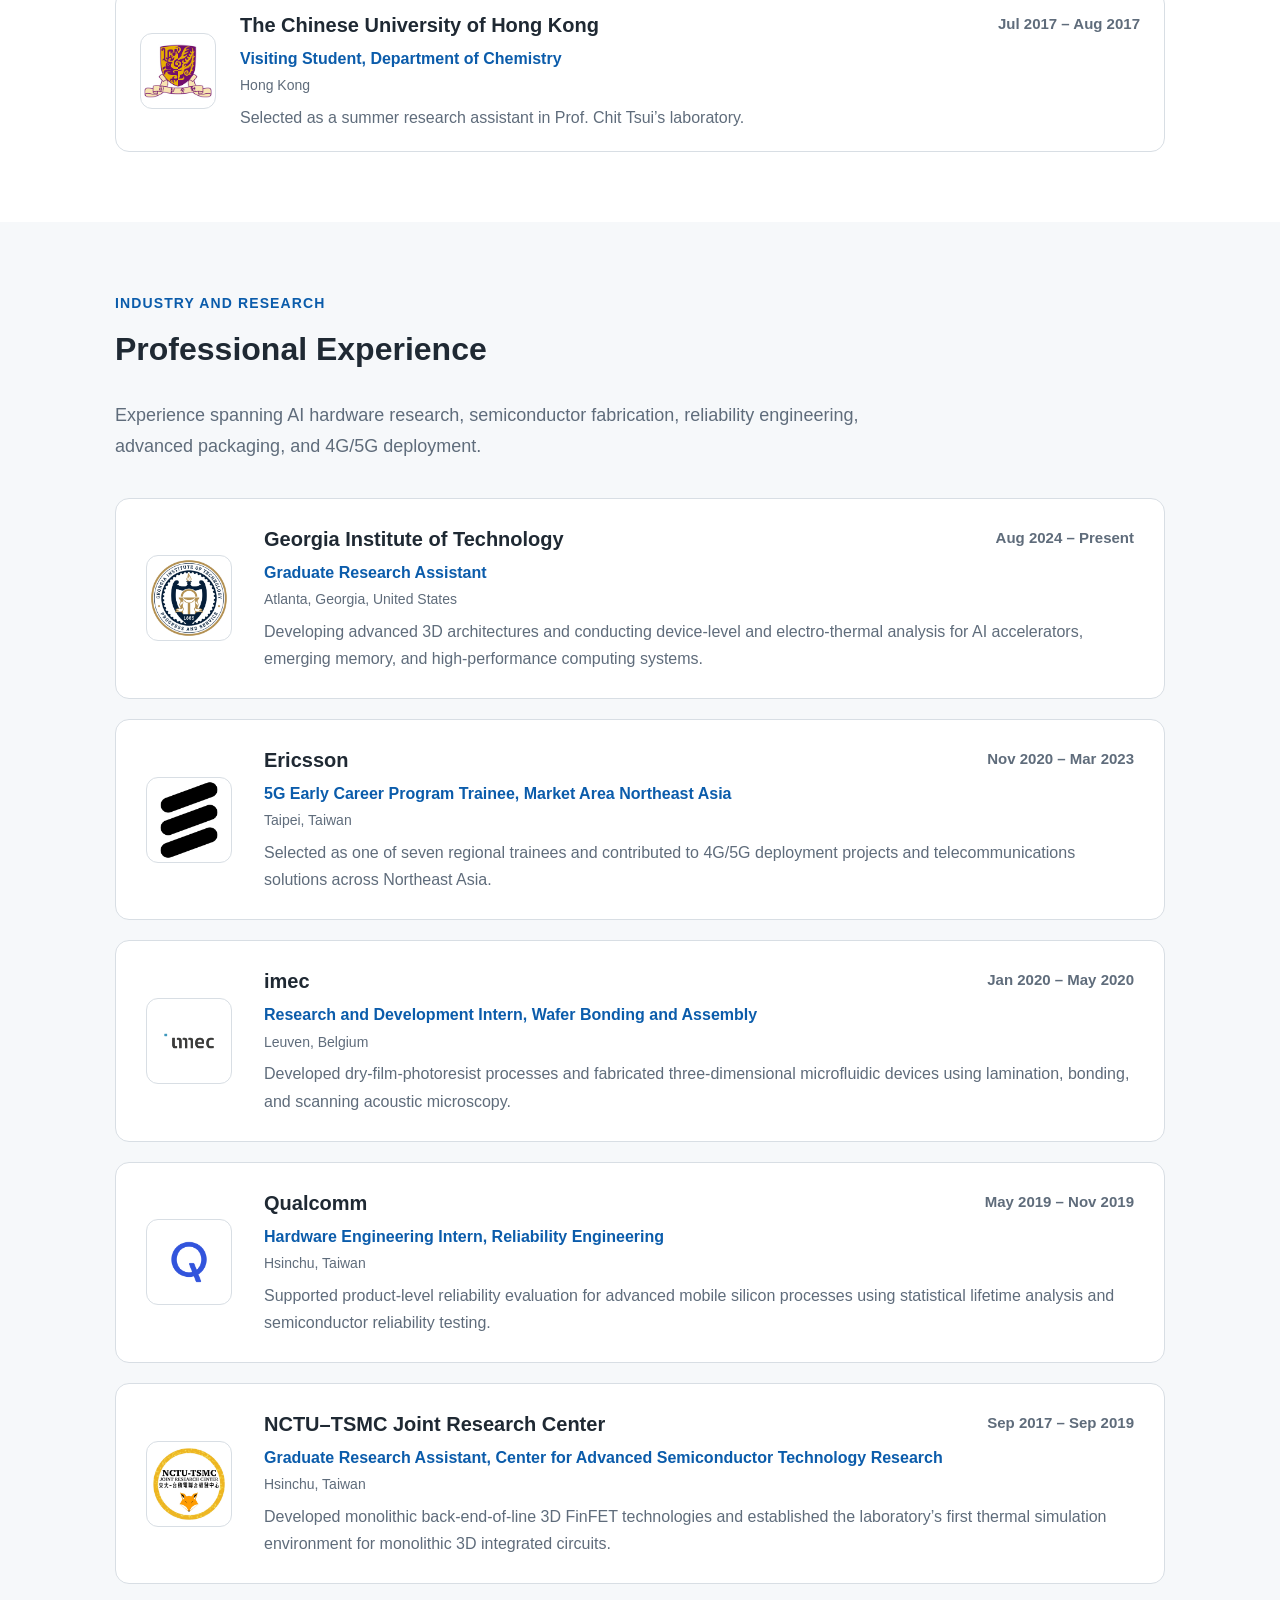
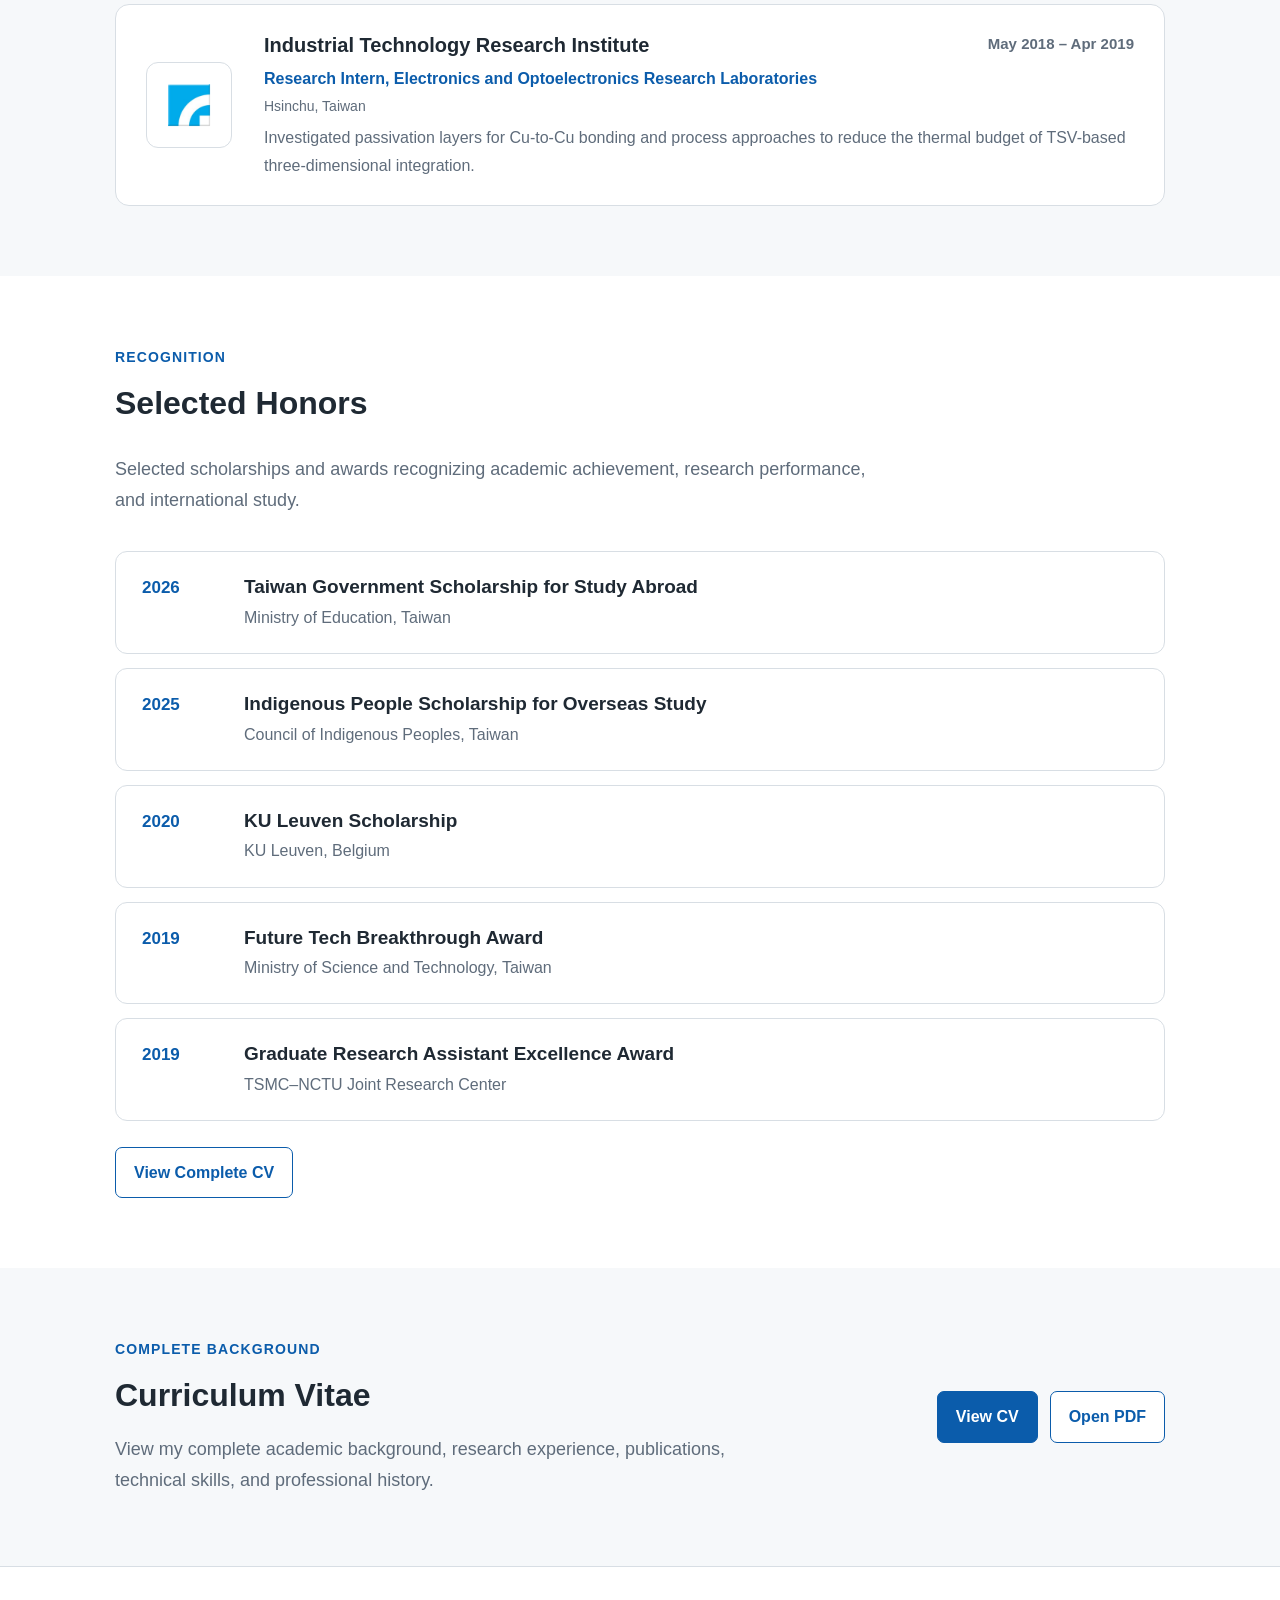
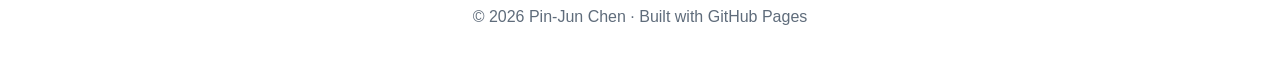
==== commit 20c87b31: "Add Electronic-Photonic Design section and education timeline Added a new skill group for Electronic" ====
--- a/index.html
+++ b/index.html
@@ -279,6 +279,14 @@
         </div>
       </article>
 
+      <article class="skill-group">
+        <h3>Electronic-Photonic Design</h3>
+
+        <div class="skill-tags">
+          <span>Ansys Lumerical</span>
+        </div>
+      </article>
+
     </div>
   </div>
 </section>
@@ -321,6 +329,33 @@
             <p class="timeline-description">
               Advised by Prof. Shimeng Yu, with research focusing on
               3D AI hardware, emerging memory, and electro-thermal co-design.
+            </p>
+          </div>
+        </article>
+
+        <article class="timeline-card">
+          <div class="logo-box">
+            <img
+              src="assets/images/logos/gatech-logo.png"
+              alt="Georgia Institute of Technology logo"
+            >
+          </div>
+  
+          <div class="timeline-content">
+            <div class="timeline-topline">
+              <h3>Georgia Institute of Technology</h3>
+              <span class="timeline-date">Aug 2026 – Present</span>
+            </div>
+  
+            <p class="timeline-role">
+              M.S. in Computational Science and Engineering
+            </p>
+            <p class="timeline-location">
+              Atlanta, Georgia, United States
+            </p>
+            <p class="timeline-description">
+              Advanced coursework in computational algorithms, simulation methodologies, 
+              numerical linear algebra, and complex systems modeling.
             </p>
           </div>
         </article>
